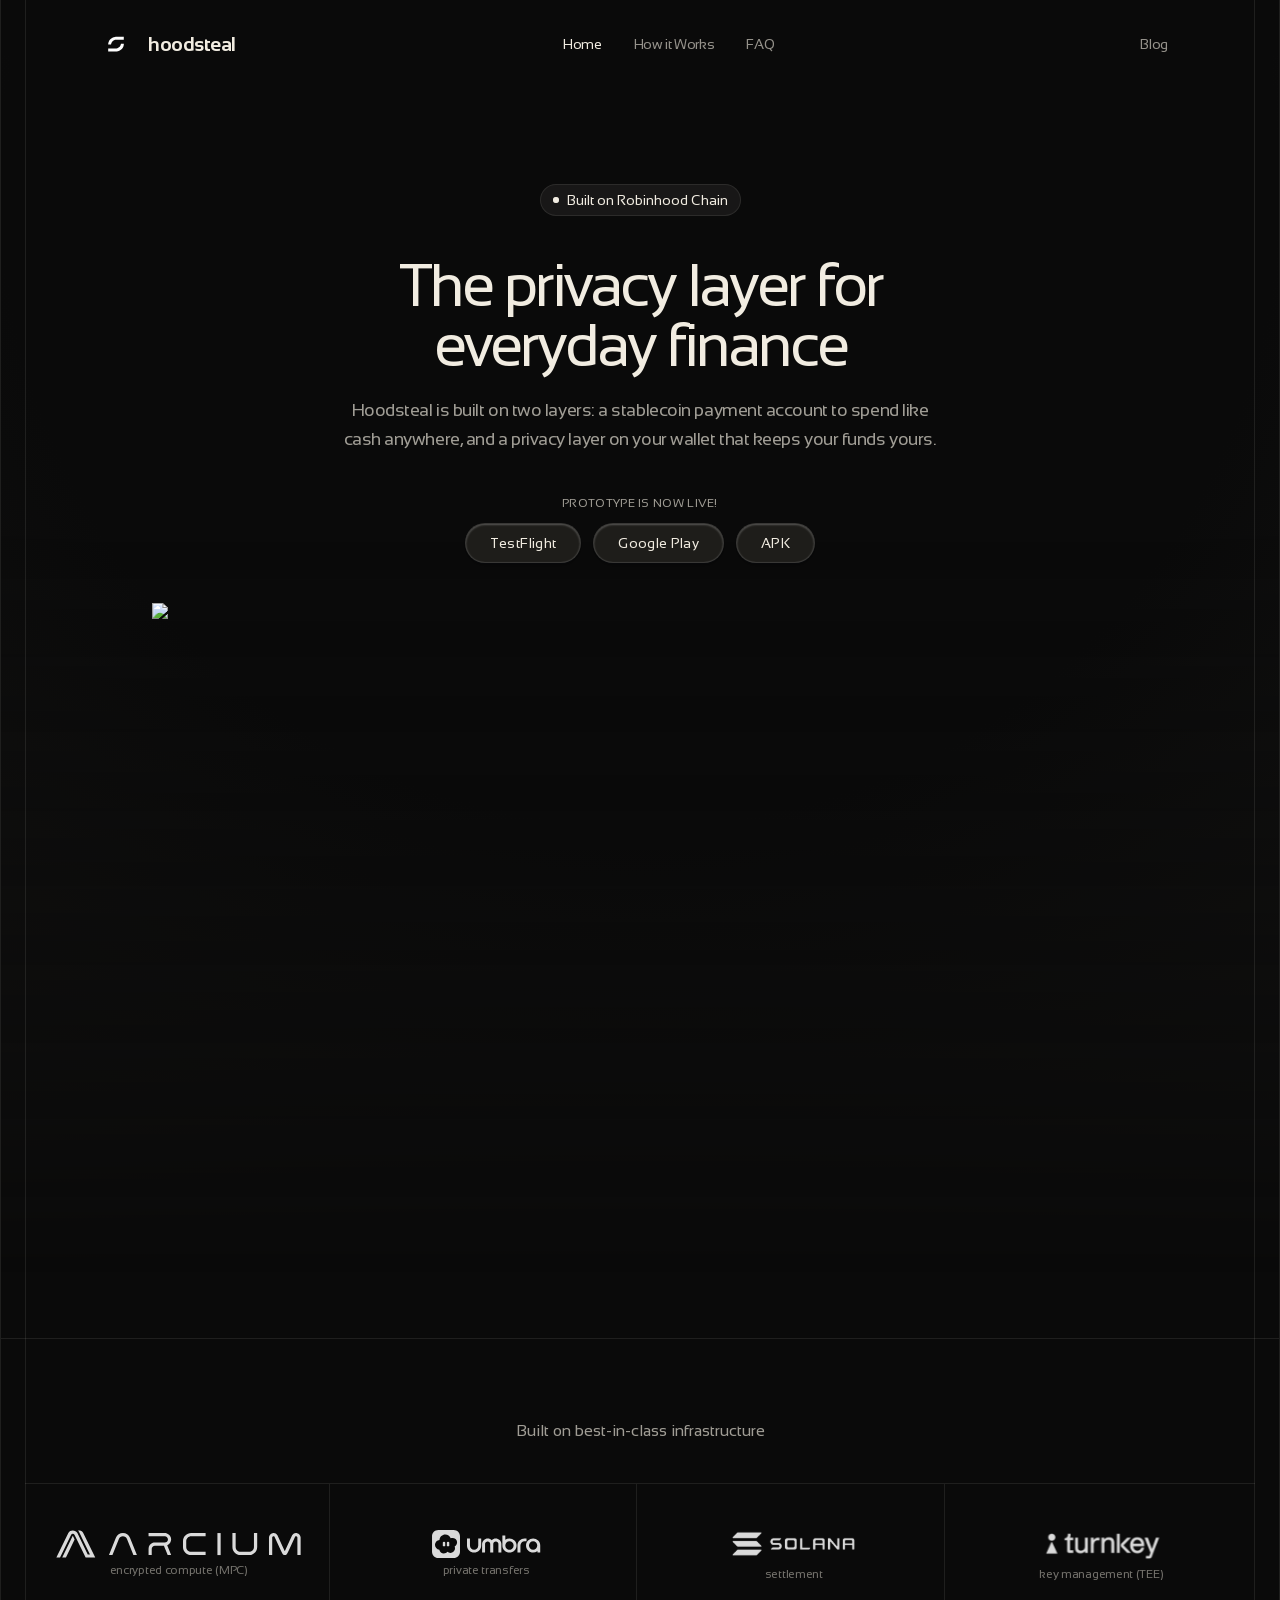
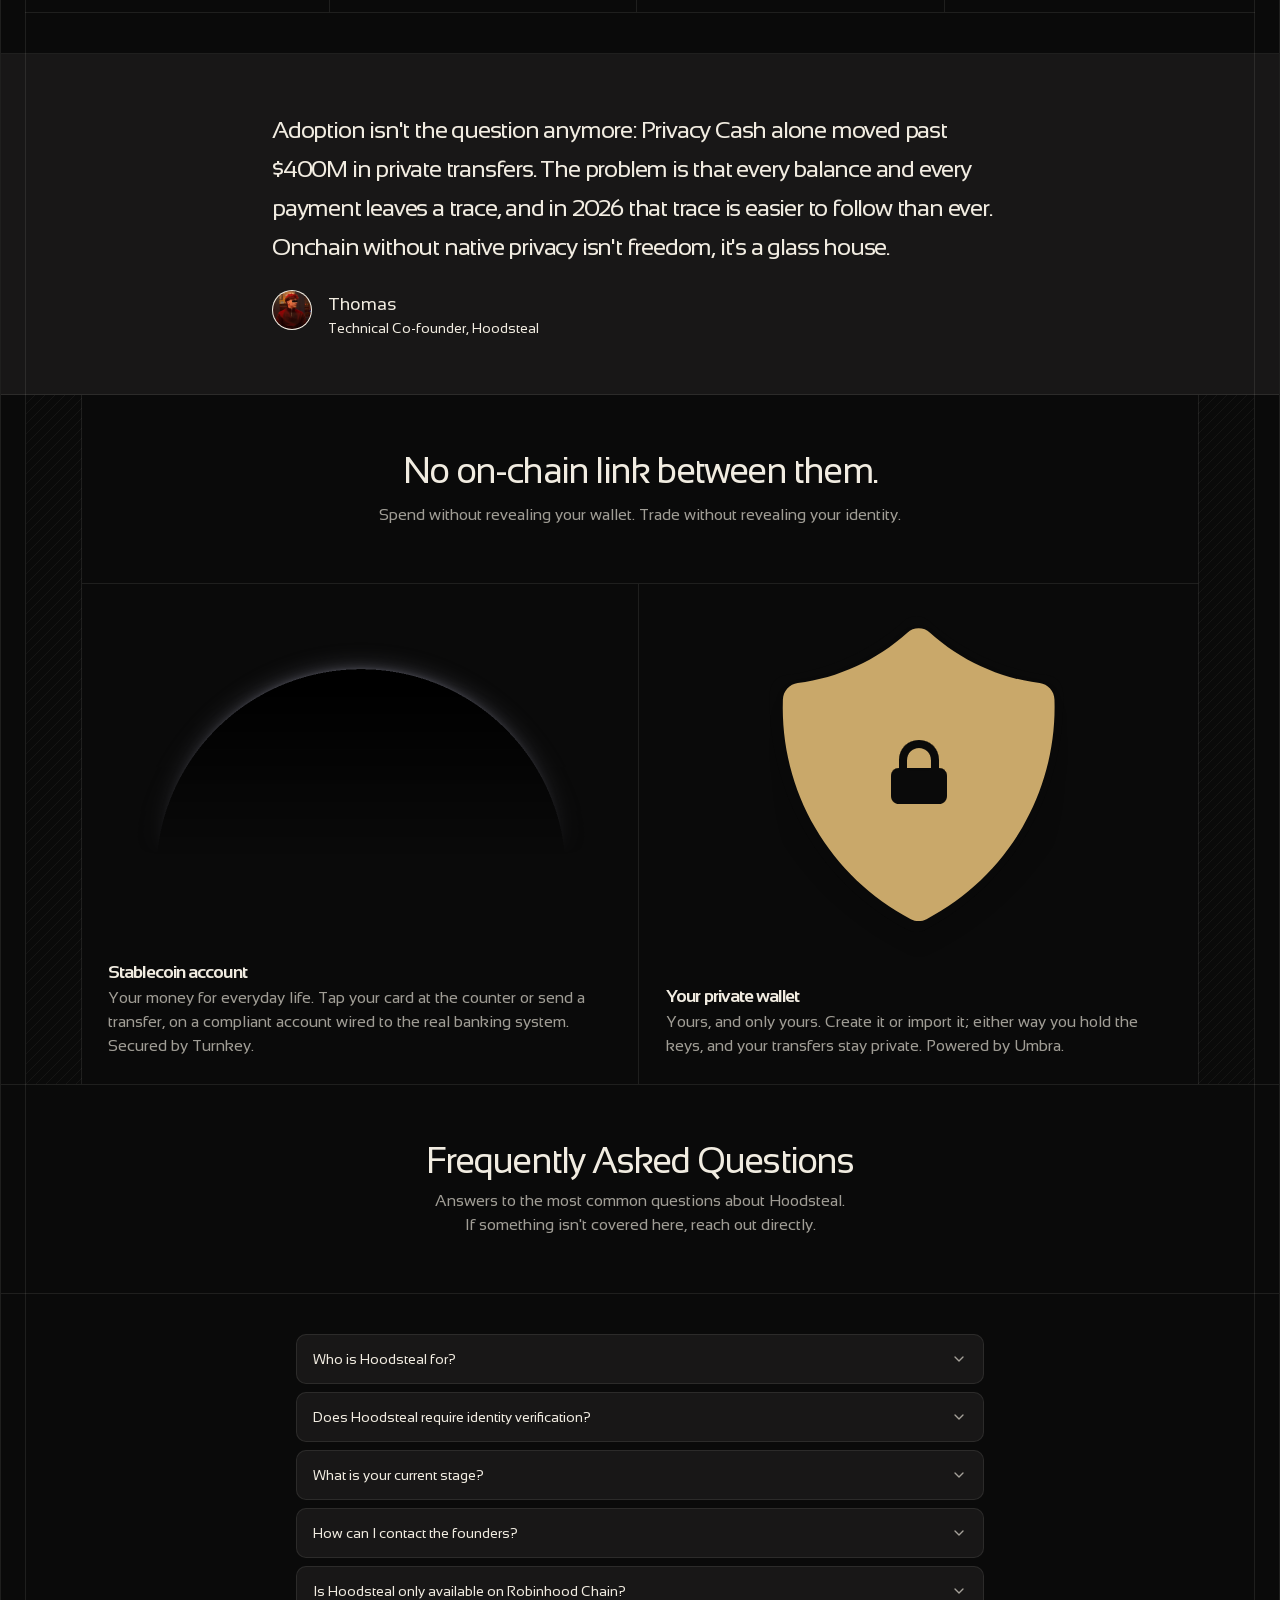
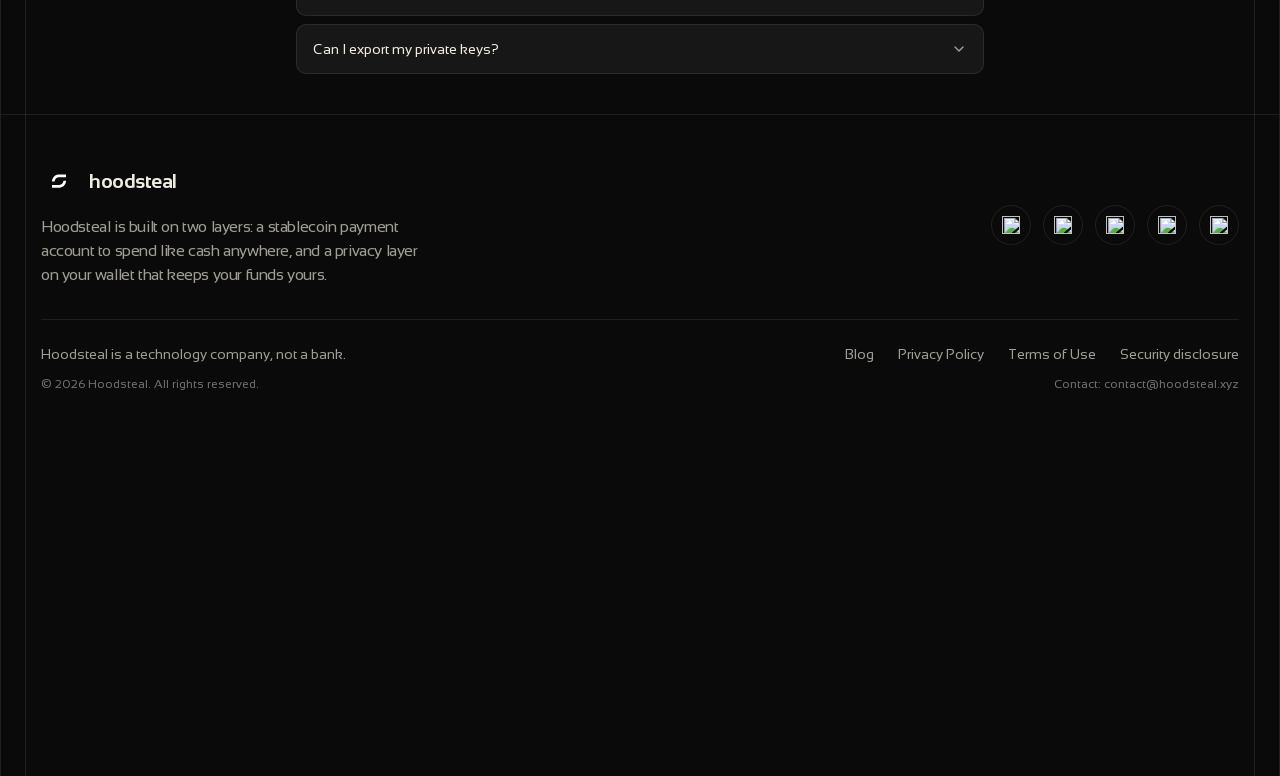
==== index.html @ ff201bd9 "Initial commit: Rebrand stealf.xyz to Hoodsteal on Robinhood Chain" ====
<!DOCTYPE html><html lang="en" class="__variable_ba67a9 __variable_a9c41c __variable_3c557b"><head><meta charSet="utf-8"/><meta name="viewport" content="width=device-width, initial-scale=1"/><link rel="preload" href="/_next/static/media/06fe7ea9749580c5-s.p.ttf" as="font" crossorigin="" type="font/ttf"/><link rel="preload" href="/_next/static/media/1c687d0862daded2-s.p.ttf" as="font" crossorigin="" type="font/ttf"/><link rel="preload" href="/_next/static/media/23cbcd542082c2af-s.p.ttf" as="font" crossorigin="" type="font/ttf"/><link rel="preload" href="/_next/static/media/3c3f42f396696eb4-s.p.ttf" as="font" crossorigin="" type="font/ttf"/><link rel="preload" href="/_next/static/media/5bea6daece9e2be8-s.p.ttf" as="font" crossorigin="" type="font/ttf"/><link rel="preload" href="/_next/static/media/920470eb51dfe776-s.p.woff2" as="font" crossorigin="" type="font/woff2"/><link rel="preload" href="/_next/static/media/bb3ef058b751a6ad-s.p.woff2" as="font" crossorigin="" type="font/woff2"/><link rel="preload" href="/_next/static/media/c4857e84db260e90-s.p.ttf" as="font" crossorigin="" type="font/ttf"/><link rel="preload" as="image" href="/logo-t.svg"/><link rel="preload" as="image" imageSrcSet="/_next/image?url=%2Fscreens%2Fstealth.png&amp;w=3840&amp;q=75 1x"/><link rel="preload" as="image" href="/ppp.jpg"/><link rel="stylesheet" href="/_next/static/css/27b34ae289f50dc9.css" data-precedence="next"/><link rel="preload" as="script" fetchPriority="low" href="/_next/static/chunks/webpack-2f84a1d40ce9568d.js"/><script src="/_next/static/chunks/83db829f-22a892fe2573d749.js" async=""></script><script src="/_next/static/chunks/290-7fe73a35433db22b.js" async=""></script><script src="/_next/static/chunks/main-app-5fc37a087f6f7d04.js" async=""></script><script src="/_next/static/chunks/942-6213d824976a6590.js" async=""></script><script src="/_next/static/chunks/450-610bcaa0eae041f2.js" async=""></script><script src="/_next/static/chunks/672-66812e7d692795d1.js" async=""></script><script src="/_next/static/chunks/app/layout-b8604949ff3d7496.js" async=""></script><script src="/_next/static/chunks/88-3aece5ede40f82ca.js" async=""></script><script src="/_next/static/chunks/app/page-c9288352ba126baf.js" async=""></script><meta name="next-size-adjust" content=""/><meta name="theme-color" content="black"/><title>Hoodsteal</title><meta name="description" content="Hoodsteal is a stablecoin-based neobank focused on privacy, we combine confidentiality with a complete banking experience while staying fully compliant."/><link rel="manifest" href="/site.webmanifest"/><meta property="og:title" content="Hoodsteal"/><meta property="og:description" content="Hoodsteal is a stablecoin-based neobank focused on privacy, we combine confidentiality with a complete banking experience while staying fully compliant."/><meta property="og:image:alt" content="Hoodsteal — privacy-first neobank on Robinhood Chain"/><meta property="og:image:type" content="image/png"/><meta property="og:image" content="https://hoodsteal.xyz/opengraph-image?9d8b057db3fbd80e"/><meta property="og:image:width" content="1200"/><meta property="og:image:height" content="630"/><meta name="twitter:card" content="summary_large_image"/><meta name="twitter:title" content="Hoodsteal"/><meta name="twitter:description" content="Hoodsteal is a stablecoin-based neobank focused on privacy, we combine confidentiality with a complete banking experience while staying fully compliant."/><meta name="twitter:image:alt" content="Hoodsteal — privacy-first neobank on Robinhood Chain"/><meta name="twitter:image:type" content="image/png"/><meta name="twitter:image" content="https://hoodsteal.xyz/opengraph-image?9d8b057db3fbd80e"/><meta name="twitter:image:width" content="1200"/><meta name="twitter:image:height" content="630"/><link rel="icon" href="/favicon.ico" sizes="any"/><link rel="icon" href="/favicon-16x16.png" type="image/png" sizes="16x16"/><link rel="icon" href="/favicon-32x32.png" type="image/png" sizes="32x32"/><link rel="apple-touch-icon" href="/apple-touch-icon.png" sizes="180x180"/><script src="/_next/static/chunks/polyfills-42372ed130431b0a.js" noModule=""></script></head><body class="antialiased font-sans bg-background overflow-x-clip"><script>((e,t,r,n,o,i,a,s)=>{let l=document.documentElement,u=["light","dark"];function c(t){var r;(Array.isArray(e)?e:[e]).forEach(e=>{let r="class"===e,n=r&&i?o.map(e=>i[e]||e):o;r?(l.classList.remove(...n),l.classList.add(i&&i[t]?i[t]:t)):l.setAttribute(e,t)}),r=t,s&&u.includes(r)&&(l.style.colorScheme=r)}if(n)c(n);else try{let e=localStorage.getItem(t)||r,n=a&&"system"===e?window.matchMedia("(prefers-color-scheme: dark)").matches?"dark":"light":e;c(n)}catch(e){}})("class","theme","dark",null,["light","dark"],null,true,true)</script><div class="max-w-7xl mx-auto border-x relative"><div class="block w-px h-full border-l border-border absolute top-0 left-6 z-10"></div><div class="block w-px h-full border-r border-border absolute top-0 right-6 z-10"></div><header class="sticky z-50 flex justify-center transition-all duration-300 md:mx-0 top-4 mx-0"><div style="max-width:100%;width:70rem"><div class="mx-auto max-w-7xl rounded-2xl transition-all duration-300 xl:px-0 shadow-none px-7"><div class="flex h-[56px] items-center justify-between p-4"><a class="flex items-center gap-3" href="/"><img alt="hoodsteal" width="40" height="40" decoding="async" data-nimg="1" class="size-7 md:size-10 object-contain" style="color:transparent" src="/logo-t.svg"/><p class="text-xl font-bold text-foreground tracking-tight">hoodsteal</p></a><div class="w-full hidden md:block"><ul class="relative mx-auto flex w-fit rounded-full h-11 px-2 items-center justify-center"><li class="z-10 cursor-pointer h-full flex items-center justify-center px-4 py-2 text-sm font-medium transition-colors duration-200 text-foreground tracking-tight"><a href="#hero">Home</a></li><li class="z-10 cursor-pointer h-full flex items-center justify-center px-4 py-2 text-sm font-medium transition-colors duration-200 text-foreground/60 hover:text-foreground tracking-tight"><a href="#bento">How it Works</a></li><li class="z-10 cursor-pointer h-full flex items-center justify-center px-4 py-2 text-sm font-medium transition-colors duration-200 text-foreground/60 hover:text-foreground tracking-tight"><a href="#faq">FAQ</a></li></ul></div><div class="flex flex-row items-center gap-1 md:gap-3 shrink-0"><a class="px-4 py-2 hidden md:flex items-center rounded-full text-sm font-medium tracking-tight transition-colors duration-200 text-foreground/60 hover:text-foreground" href="/blog">Blog</a><button class="md:hidden border border-border size-8 rounded-md cursor-pointer flex items-center justify-center"><svg xmlns="http://www.w3.org/2000/svg" width="24" height="24" viewBox="0 0 24 24" fill="none" stroke="currentColor" stroke-width="2" stroke-linecap="round" stroke-linejoin="round" class="lucide lucide-menu size-5"><line x1="4" x2="20" y1="12" y2="12"></line><line x1="4" x2="20" y1="6" y2="6"></line><line x1="4" x2="20" y1="18" y2="18"></line></svg></button></div></div></div></div></header><main class="flex flex-col items-center justify-center divide-y divide-border min-h-screen w-full"><section id="hero" class="w-full relative"><div class="relative flex flex-col items-center w-full px-6"><div class="absolute inset-0"><div class="absolute inset-0 -z-10 w-full h-full [background:radial-gradient(125%_125%_at_50%_10%,var(--background)_40%,var(--secondary)_100%)] rounded-b-xl" style="mask-image:linear-gradient(to bottom, black 35%, transparent 95%);-webkit-mask-image:linear-gradient(to bottom, black 35%, transparent 95%)"></div></div><div class="relative z-10 pt-20 md:pt-32 max-w-3xl mx-auto h-full w-full flex flex-col gap-10 items-center justify-center"><p class="border border-border bg-accent rounded-full text-sm h-8 px-3 flex items-center gap-2"><span class="relative flex size-1.5"><span class="absolute inline-flex h-full w-full animate-ping rounded-full bg-foreground opacity-60"></span><span class="relative inline-flex size-1.5 rounded-full bg-foreground"></span></span>Built on Robinhood Chain</p><div class="flex flex-col items-center justify-center gap-5"><h1 class="text-3xl md:text-4xl lg:text-5xl xl:text-6xl font-medium tracking-tighter text-balance text-center text-foreground">The privacy layer for everyday finance</h1><p class="text-base md:text-lg text-center text-muted-foreground font-medium text-balance leading-relaxed tracking-tight">Hoodsteal is built on two layers: a stablecoin payment account to spend like cash anywhere, and a privacy layer on your wallet that keeps your funds yours.</p></div><div class="flex flex-col items-center justify-center gap-3 w-full"><span class="text-xs font-medium uppercase tracking-wide text-muted-foreground">Prototype is now live!</span><div class="flex flex-col sm:flex-row items-center justify-center gap-3 w-full"><a target="_blank" rel="noreferrer" class="bg-secondary h-10 flex items-center justify-center text-sm font-medium tracking-wide rounded-full text-primary-foreground dark:text-secondary-foreground w-auto px-6 shadow-[inset_0_1px_2px_rgba(255,255,255,0.25),0_3px_3px_-1.5px_rgba(16,24,40,0.06),0_1px_1px_rgba(16,24,40,0.08)] border border-white/[0.12] hover:bg-secondary/80 transition-all ease-out active:scale-95" href="https://testflight.apple.com/join/TXbFmeER">TestFlight</a><a target="_blank" rel="noreferrer" class="bg-secondary h-10 flex items-center justify-center text-sm font-medium tracking-wide rounded-full text-primary-foreground dark:text-secondary-foreground w-auto px-6 shadow-[inset_0_1px_2px_rgba(255,255,255,0.25),0_3px_3px_-1.5px_rgba(16,24,40,0.06),0_1px_1px_rgba(16,24,40,0.08)] border border-white/[0.12] hover:bg-secondary/80 transition-all ease-out active:scale-95" href="https://play.google.com/apps/testing/com.hoodsteal.app">Google Play</a><a target="_blank" rel="noreferrer" class="bg-secondary h-10 flex items-center justify-center text-sm font-medium tracking-wide rounded-full text-primary-foreground dark:text-secondary-foreground w-auto px-6 shadow-[inset_0_1px_2px_rgba(255,255,255,0.25),0_3px_3px_-1.5px_rgba(16,24,40,0.06),0_1px_1px_rgba(16,24,40,0.08)] border border-white/[0.12] hover:bg-secondary/80 transition-all ease-out active:scale-95" href="https://expo.dev/artifacts/eas/7fjSoJZQP4zAuQrhsmGGUi.apk">APK</a></div></div></div><div class="relative z-10 w-full max-w-5xl mx-auto mt-10 px-6"><img alt="Hoodsteal app preview" width="2664" height="2008" decoding="async" data-nimg="1" class="w-full h-auto" style="color:transparent;mask-image:linear-gradient(to bottom, black 35%, transparent 95%);-webkit-mask-image:linear-gradient(to bottom, black 35%, transparent 95%)" srcSet="/_next/image?url=%2Fscreens%2Fstealth.png&amp;w=3840&amp;q=75 1x" src="/_next/image?url=%2Fscreens%2Fstealth.png&amp;w=3840&amp;q=75"/></div></div></section><section id="company" class="flex flex-col items-center justify-center gap-10 py-10 pt-20 w-full relative px-6"><p class="text-muted-foreground font-medium">Built on best-in-class infrastructure</p><div class="grid w-full max-w-7xl grid-cols-2 md:grid-cols-4 overflow-hidden border-y border-border items-center justify-center z-20"><a target="_blank" rel="noreferrer" class="group w-full h-24 md:h-32 flex flex-col items-center justify-center relative p-3 md:p-4 gap-1.5 md:gap-2 before:absolute before:-left-1 before:top-0 before:z-10 before:h-screen before:w-px before:bg-border before:content-[&#x27;&#x27;] after:absolute after:-top-1 after:left-0 after:z-10 after:h-px after:w-screen after:bg-border after:content-[&#x27;&#x27;]" href="https://www.arcium.com"><div class="transition-all duration-300 ease-[cubic-bezier(0.165,0.84,0.44,1)] translate-y-2 group-hover:-translate-y-3 grid place-items-center"><img alt="Arcium" loading="lazy" width="140" height="32" decoding="async" data-nimg="1" class="h-7 w-auto object-contain brightness-0 invert opacity-85" style="color:transparent" src="/icons-protocols/arcium.svg"/></div><span class="text-xs text-muted-foreground tracking-tight text-center transition-all duration-300 ease-[cubic-bezier(0.165,0.84,0.44,1)] opacity-70 group-hover:opacity-100 translate-y-1 group-hover:translate-y-0">encrypted compute (MPC)</span><div class="absolute bottom-2 right-3 opacity-0 group-hover:opacity-100 transition-opacity duration-300 ease-[cubic-bezier(0.165,0.84,0.44,1)]"><svg xmlns="http://www.w3.org/2000/svg" width="24" height="24" viewBox="0 0 24 24" fill="none" stroke="currentColor" stroke-width="2" stroke-linecap="round" stroke-linejoin="round" class="lucide lucide-arrow-right w-3.5 h-3.5 text-muted-foreground"><path d="M5 12h14"></path><path d="m12 5 7 7-7 7"></path></svg></div></a><a target="_blank" rel="noreferrer" class="group w-full h-24 md:h-32 flex flex-col items-center justify-center relative p-3 md:p-4 gap-1.5 md:gap-2 before:absolute before:-left-1 before:top-0 before:z-10 before:h-screen before:w-px before:bg-border before:content-[&#x27;&#x27;] after:absolute after:-top-1 after:left-0 after:z-10 after:h-px after:w-screen after:bg-border after:content-[&#x27;&#x27;]" href="https://www.umbraprivacy.com"><div class="transition-all duration-300 ease-[cubic-bezier(0.165,0.84,0.44,1)] translate-y-2 group-hover:-translate-y-3 grid place-items-center"><img alt="Arcium" loading="lazy" width="160" height="40" decoding="async" data-nimg="1" class="h-7 w-auto object-contain brightness-0 invert opacity-85" style="color:transparent" src="/icons-protocols/umbra.svg"/></div><span class="text-xs text-muted-foreground tracking-tight text-center transition-all duration-300 ease-[cubic-bezier(0.165,0.84,0.44,1)] opacity-70 group-hover:opacity-100 translate-y-1 group-hover:translate-y-0">private transfers</span><div class="absolute bottom-2 right-3 opacity-0 group-hover:opacity-100 transition-opacity duration-300 ease-[cubic-bezier(0.165,0.84,0.44,1)]"><svg xmlns="http://www.w3.org/2000/svg" width="24" height="24" viewBox="0 0 24 24" fill="none" stroke="currentColor" stroke-width="2" stroke-linecap="round" stroke-linejoin="round" class="lucide lucide-arrow-right w-3.5 h-3.5 text-muted-foreground"><path d="M5 12h14"></path><path d="m12 5 7 7-7 7"></path></svg></div></a><a target="_blank" rel="noreferrer" class="group w-full h-24 md:h-32 flex flex-col items-center justify-center relative p-3 md:p-4 gap-1.5 md:gap-2 before:absolute before:-left-1 before:top-0 before:z-10 before:h-screen before:w-px before:bg-border before:content-[&#x27;&#x27;] after:absolute after:-top-1 after:left-0 after:z-10 after:h-px after:w-screen after:bg-border after:content-[&#x27;&#x27;]" href="https://solana.com/"><div class="transition-all duration-300 ease-[cubic-bezier(0.165,0.84,0.44,1)] translate-y-2 group-hover:-translate-y-3 grid place-items-center"><img alt="Robinhood Chain" loading="lazy" width="140" height="32" decoding="async" data-nimg="1" class="h-9 w-auto object-contain brightness-0 invert opacity-85" style="color:transparent" src="/icons-protocols/solana.svg"/></div><span class="text-xs text-muted-foreground tracking-tight text-center transition-all duration-300 ease-[cubic-bezier(0.165,0.84,0.44,1)] opacity-70 group-hover:opacity-100 translate-y-1 group-hover:translate-y-0">settlement</span><div class="absolute bottom-2 right-3 opacity-0 group-hover:opacity-100 transition-opacity duration-300 ease-[cubic-bezier(0.165,0.84,0.44,1)]"><svg xmlns="http://www.w3.org/2000/svg" width="24" height="24" viewBox="0 0 24 24" fill="none" stroke="currentColor" stroke-width="2" stroke-linecap="round" stroke-linejoin="round" class="lucide lucide-arrow-right w-3.5 h-3.5 text-muted-foreground"><path d="M5 12h14"></path><path d="m12 5 7 7-7 7"></path></svg></div></a><a target="_blank" rel="noreferrer" class="group w-full h-24 md:h-32 flex flex-col items-center justify-center relative p-3 md:p-4 gap-1.5 md:gap-2 before:absolute before:-left-1 before:top-0 before:z-10 before:h-screen before:w-px before:bg-border before:content-[&#x27;&#x27;] after:absolute after:-top-1 after:left-0 after:z-10 after:h-px after:w-screen after:bg-border after:content-[&#x27;&#x27;]" href="https://www.turnkey.com"><div class="transition-all duration-300 ease-[cubic-bezier(0.165,0.84,0.44,1)] translate-y-2 group-hover:-translate-y-3 grid place-items-center"><img alt="Turnkey" loading="lazy" width="140" height="32" decoding="async" data-nimg="1" class="h-9 w-auto object-contain brightness-0 invert opacity-85" style="color:transparent" src="/icons-protocols/turnkey.svg"/></div><span class="text-xs text-muted-foreground tracking-tight text-center transition-all duration-300 ease-[cubic-bezier(0.165,0.84,0.44,1)] opacity-70 group-hover:opacity-100 translate-y-1 group-hover:translate-y-0">key management (TEE)</span><div class="absolute bottom-2 right-3 opacity-0 group-hover:opacity-100 transition-opacity duration-300 ease-[cubic-bezier(0.165,0.84,0.44,1)]"><svg xmlns="http://www.w3.org/2000/svg" width="24" height="24" viewBox="0 0 24 24" fill="none" stroke="currentColor" stroke-width="2" stroke-linecap="round" stroke-linejoin="round" class="lucide lucide-arrow-right w-3.5 h-3.5 text-muted-foreground"><path d="M5 12h14"></path><path d="m12 5 7 7-7 7"></path></svg></div></a></div></section><section id="quote" class="flex flex-col items-center justify-center gap-8 w-full p-14 bg-accent z-20"><blockquote class="max-w-3xl text-left px-4"><p class="text-xl md:text-2xl text-foreground leading-relaxed tracking-tighter font-medium mb-6">Adoption isn&#x27;t the question anymore: Privacy Cash alone moved past $400M in private transfers. The problem is that every balance and every payment leaves a trace, and in 2026 that trace is easier to follow than ever. Onchain without native privacy isn&#x27;t freedom, it&#x27;s a glass house.</p><div class="flex gap-4"><div class="size-10 rounded-full bg-primary border border-border"><img src="/ppp.jpg" alt="Thomas" class="size-full rounded-full object-contain"/></div><div class="text-left"><cite class="text-lg font-medium text-foreground not-italic">Thomas</cite><p class="text-sm text-foreground">Technical Co-founder, Hoodsteal</p></div></div></blockquote></section><section id="bento" class="flex flex-col items-center justify-center w-full relative px-5 md:px-10"><div class="border-x mx-5 md:mx-10 relative"><div class="absolute top-0 -left-4 md:-left-14 h-full w-4 md:w-14 text-foreground/5 bg-[size:10px_10px] [background-image:repeating-linear-gradient(315deg,currentColor_0_1px,#0000_0_50%)]"></div><div class="absolute top-0 -right-4 md:-right-14 h-full w-4 md:w-14 text-foreground/5 bg-[size:10px_10px] [background-image:repeating-linear-gradient(315deg,currentColor_0_1px,#0000_0_50%)]"></div><div class="border-b w-full h-full p-10 md:p-14"><div class="max-w-xl mx-auto flex flex-col items-center justify-center gap-2"><h2 class="text-3xl md:text-4xl font-medium tracking-tighter text-center text-balance pb-1">No on-chain link between them.</h2><p class="text-muted-foreground text-center text-balance font-medium">Spend without revealing your wallet. Trade without revealing your identity.</p></div></div><div class="grid grid-cols-1 md:grid-cols-2 overflow-hidden"><div class="flex flex-col items-start justify-end min-h-[600px] md:min-h-[500px] p-0.5 relative before:absolute before:-left-0.5 before:top-0 before:z-10 before:h-screen before:w-px before:bg-border before:content-[&#x27;&#x27;] after:absolute after:-top-0.5 after:left-0 after:z-10 after:h-px after:w-screen after:bg-border after:content-[&#x27;&#x27;] group cursor-pointer max-h-[400px] group"><div class="relative flex size-full items-center justify-center h-full overflow-hidden"><div class="relative flex size-full max-w-lg items-center justify-center overflow-hidden [mask-image:linear-gradient(to_top,transparent,black_50%)] -translate-y-20"><div class="absolute inset-0 mx-auto aspect-[1/1] w-full max-w-[600px] top-28"><canvas class="size-full opacity-0 transition-opacity duration-500 [contain:layout_paint_size]"></canvas></div></div></div><div class="flex-1 flex-col gap-2 p-6"><h3 class="text-lg tracking-tighter font-semibold">Stablecoin account</h3><p class="text-muted-foreground">Your money for everyday life. Tap your card at the counter or send a transfer, on a compliant account wired to the real banking system. Secured by Turnkey.</p></div></div><div class="flex flex-col items-start justify-end min-h-[600px] md:min-h-[500px] p-0.5 relative before:absolute before:-left-0.5 before:top-0 before:z-10 before:h-screen before:w-px before:bg-border before:content-[&#x27;&#x27;] after:absolute after:-top-0.5 after:left-0 after:z-10 after:h-px after:w-screen after:bg-border after:content-[&#x27;&#x27;] group cursor-pointer max-h-[400px] group"><div class="relative flex size-full items-center justify-center h-full overflow-hidden"><div class="relative flex size-full items-center justify-center overflow-hidden transition-all duration-300 hover:[mask-image:none] hover:[webkit-mask-image:none]" style="-webkit-mask-image:url(&quot;data:image/svg+xml,%3Csvg width=&#x27;265&#x27; height=&#x27;268&#x27; viewBox=&#x27;0 0 265 268&#x27; xmlns=&#x27;http://www.w3.org/2000/svg&#x27;%3E%3Cpath fillRule=&#x27;evenodd&#x27; clipRule=&#x27;evenodd&#x27; d=&#x27;M121.384 4.5393C124.406 1.99342 128.319 0.585938 132.374 0.585938C136.429 0.585938 140.342 1.99342 143.365 4.5393C173.074 29.6304 210.174 45.6338 249.754 50.4314C253.64 50.9018 257.221 52.6601 259.855 55.3912C262.489 58.1223 264.005 61.6477 264.13 65.3354C265.616 106.338 254.748 146.9 232.782 182.329C210.816 217.759 178.649 246.61 140.002 265.547C137.645 266.701 135.028 267.301 132.371 267.298C129.715 267.294 127.1 266.686 124.747 265.526C86.0991 246.59 53.9325 217.739 31.9665 182.309C10.0005 146.879 -0.867679 106.317 0.618784 65.3147C0.748654 61.6306 2.26627 58.1102 4.9001 55.3833C7.53394 52.6565 11.1121 50.9012 14.9945 50.4314C54.572 45.6396 91.6716 29.6435 121.384 4.56V4.5393Z&#x27; fill=&#x27;black&#x27;/%3E%3C/svg%3E&quot;);mask-image:url(&quot;data:image/svg+xml,%3Csvg width=&#x27;265&#x27; height=&#x27;268&#x27; viewBox=&#x27;0 0 265 268&#x27; xmlns=&#x27;http://www.w3.org/2000/svg&#x27;%3E%3Cpath fillRule=&#x27;evenodd&#x27; clipRule=&#x27;evenodd&#x27; d=&#x27;M121.384 4.5393C124.406 1.99342 128.319 0.585938 132.374 0.585938C136.429 0.585938 140.342 1.99342 143.365 4.5393C173.074 29.6304 210.174 45.6338 249.754 50.4314C253.64 50.9018 257.221 52.6601 259.855 55.3912C262.489 58.1223 264.005 61.6477 264.13 65.3354C265.616 106.338 254.748 146.9 232.782 182.329C210.816 217.759 178.649 246.61 140.002 265.547C137.645 266.701 135.028 267.301 132.371 267.298C129.715 267.294 127.1 266.686 124.747 265.526C86.0991 246.59 53.9325 217.739 31.9665 182.309C10.0005 146.879 -0.867679 106.317 0.618784 65.3147C0.748654 61.6306 2.26627 58.1102 4.9001 55.3833C7.53394 52.6565 11.1121 50.9012 14.9945 50.4314C54.572 45.6396 91.6716 29.6435 121.384 4.56V4.5393Z&#x27; fill=&#x27;black&#x27;/%3E%3C/svg%3E&quot;);-webkit-mask-size:contain;mask-size:contain;-webkit-mask-repeat:no-repeat;mask-position:center"><div class="absolute top-[55%] md:top-[58%] left-[55%] md:left-[57%] -translate-x-1/2 -translate-y-1/2  size-full z-10"><svg xmlns="http://www.w3.org/2000/svg" width="227" height="244" viewBox="0 0 227 244" fill="none" class="size-[90%] md:size-[85%] object-contain fill-background"><path fill-rule="evenodd" clip-rule="evenodd" d="M104.06 3.61671C106.656 1.28763 110.017 0 113.5 0C116.983 0 120.344 1.28763 122.94 3.61671C148.459 26.5711 180.325 41.2118 214.322 45.6008C217.66 46.0312 220.736 47.6398 222.999 50.1383C225.262 52.6369 226.563 55.862 226.67 59.2357C227.947 96.7468 218.612 133.854 199.744 166.267C180.877 198.68 153.248 225.074 120.052 242.398C118.028 243.454 115.779 244.003 113.498 244C111.216 243.997 108.969 243.441 106.948 242.379C73.7524 225.055 46.1231 198.661 27.2556 166.248C8.38807 133.835 -0.947042 96.7279 0.329744 59.2168C0.441295 55.8464 1.74484 52.6258 4.00715 50.1311C6.26946 47.6365 9.34293 46.0306 12.6777 45.6008C46.6725 41.2171 78.5389 26.5832 104.06 3.63565V3.61671Z"></path></svg></div><div class="absolute top-[58%] md:top-[60%] left-1/2 -translate-x-1/2 -translate-y-1/2  size-full z-20"><svg xmlns="http://www.w3.org/2000/svg" width="245" height="282" viewBox="0 0 245 282" class="size-full object-contain fill-[var(--gold)]"><g filter="url(#filter0_dddd_2_33)"><path fill-rule="evenodd" clip-rule="evenodd" d="M113.664 7.33065C116.025 5.21236 119.082 4.04126 122.25 4.04126C125.418 4.04126 128.475 5.21236 130.836 7.33065C154.045 28.2076 183.028 41.5233 213.948 45.5151C216.984 45.9065 219.781 47.3695 221.839 49.6419C223.897 51.9144 225.081 54.8476 225.178 57.916C226.339 92.0322 217.849 125.781 200.689 155.261C183.529 184.74 158.4 208.746 128.209 224.501C126.368 225.462 124.323 225.962 122.248 225.959C120.173 225.956 118.13 225.45 116.291 224.484C86.0997 208.728 60.971 184.723 43.811 155.244C26.6511 125.764 18.1608 92.015 19.322 57.8988C19.4235 54.8334 20.6091 51.9043 22.6666 49.6354C24.7242 47.3665 27.5195 45.906 30.5524 45.5151C61.4706 41.5281 90.4531 28.2186 113.664 7.34787V7.33065Z"></path></g><defs><filter id="filter0_dddd_2_33" x="0.217041" y="0.0412598" width="244.066" height="292.917" filterUnits="userSpaceOnUse" color-interpolation-filters="sRGB"><feFlood flood-opacity="0" result="BackgroundImageFix"></feFlood><feColorMatrix in="SourceAlpha" type="matrix" values="0 0 0 0 0 0 0 0 0 0 0 0 0 0 0 0 0 0 127 0" result="hardAlpha"></feColorMatrix><feOffset dy="3"></feOffset><feGaussianBlur stdDeviation="3.5"></feGaussianBlur><feColorMatrix type="matrix" values="0 0 0 0 0 0 0 0 0 0 0 0 0 0 0 0 0 0 0.04 0"></feColorMatrix><feBlend mode="normal" in2="BackgroundImageFix" result="effect1_dropShadow_2_33"></feBlend><feColorMatrix in="SourceAlpha" type="matrix" values="0 0 0 0 0 0 0 0 0 0 0 0 0 0 0 0 0 0 127 0" result="hardAlpha"></feColorMatrix><feOffset dy="12"></feOffset><feGaussianBlur stdDeviation="6"></feGaussianBlur><feColorMatrix type="matrix" values="0 0 0 0 0 0 0 0 0 0 0 0 0 0 0 0 0 0 0.04 0"></feColorMatrix><feBlend mode="normal" in2="effect1_dropShadow_2_33" result="effect2_dropShadow_2_33"></feBlend><feColorMatrix in="SourceAlpha" type="matrix" values="0 0 0 0 0 0 0 0 0 0 0 0 0 0 0 0 0 0 127 0" result="hardAlpha"></feColorMatrix><feOffset dy="27"></feOffset><feGaussianBlur stdDeviation="8"></feGaussianBlur><feColorMatrix type="matrix" values="0 0 0 0 0 0 0 0 0 0 0 0 0 0 0 0 0 0 0.02 0"></feColorMatrix><feBlend mode="normal" in2="effect2_dropShadow_2_33" result="effect3_dropShadow_2_33"></feBlend><feColorMatrix in="SourceAlpha" type="matrix" values="0 0 0 0 0 0 0 0 0 0 0 0 0 0 0 0 0 0 127 0" result="hardAlpha"></feColorMatrix><feOffset dy="48"></feOffset><feGaussianBlur stdDeviation="9.5"></feGaussianBlur><feColorMatrix type="matrix" values="0 0 0 0 0 0 0 0 0 0 0 0 0 0 0 0 0 0 0.01 0"></feColorMatrix><feBlend mode="normal" in2="effect3_dropShadow_2_33" result="effect4_dropShadow_2_33"></feBlend><feBlend mode="normal" in="SourceGraphic" in2="effect4_dropShadow_2_33" result="shape"></feBlend></filter></defs></svg></div><div class="absolute top-1/2 left-1/2 -translate-x-1/2 -translate-y-1/2 z-30"><svg xmlns="http://www.w3.org/2000/svg" width="81" height="80" viewBox="0 0 81 80" class="fill-background"><g filter="url(#filter0_iiii_2_34)"><path fill-rule="evenodd" clip-rule="evenodd" d="M20.5 36V28C20.5 22.6957 22.6071 17.6086 26.3579 13.8579C30.1086 10.1071 35.1957 8 40.5 8C45.8043 8 50.8914 10.1071 54.6421 13.8579C58.3929 17.6086 60.5 22.6957 60.5 28V36C62.6217 36 64.6566 36.8429 66.1569 38.3431C67.6571 39.8434 68.5 41.8783 68.5 44V64C68.5 66.1217 67.6571 68.1566 66.1569 69.6569C64.6566 71.1571 62.6217 72 60.5 72H20.5C18.3783 72 16.3434 71.1571 14.8431 69.6569C13.3429 68.1566 12.5 66.1217 12.5 64V44C12.5 41.8783 13.3429 39.8434 14.8431 38.3431C16.3434 36.8429 18.3783 36 20.5 36ZM52.5 28V36H28.5V28C28.5 24.8174 29.7643 21.7652 32.0147 19.5147C34.2652 17.2643 37.3174 16 40.5 16C43.6826 16 46.7348 17.2643 48.9853 19.5147C51.2357 21.7652 52.5 24.8174 52.5 28Z"></path></g><defs><filter id="filter0_iiii_2_34" x="12.5" y="8" width="56" height="70" filterUnits="userSpaceOnUse" color-interpolation-filters="sRGB"><feFlood flood-opacity="0" result="BackgroundImageFix"></feFlood><feBlend mode="normal" in="SourceGraphic" in2="BackgroundImageFix" result="shape"></feBlend><feColorMatrix in="SourceAlpha" type="matrix" values="0 0 0 0 0 0 0 0 0 0 0 0 0 0 0 0 0 0 127 0" result="hardAlpha"></feColorMatrix><feOffset dy="1"></feOffset><feGaussianBlur stdDeviation="1"></feGaussianBlur><feComposite in2="hardAlpha" operator="arithmetic" k2="-1" k3="1"></feComposite><feColorMatrix type="matrix" values="0 0 0 0 0 0 0 0 0 0 0 0 0 0 0 0 0 0 0.1 0"></feColorMatrix><feBlend mode="normal" in2="shape" result="effect1_innerShadow_2_34"></feBlend><feColorMatrix in="SourceAlpha" type="matrix" values="0 0 0 0 0 0 0 0 0 0 0 0 0 0 0 0 0 0 127 0" result="hardAlpha"></feColorMatrix><feOffset dy="3"></feOffset><feGaussianBlur stdDeviation="1.5"></feGaussianBlur><feComposite in2="hardAlpha" operator="arithmetic" k2="-1" k3="1"></feComposite><feColorMatrix type="matrix" values="0 0 0 0 0 0 0 0 0 0 0 0 0 0 0 0 0 0 0.09 0"></feColorMatrix><feBlend mode="normal" in2="effect1_innerShadow_2_34" result="effect2_innerShadow_2_34"></feBlend><feColorMatrix in="SourceAlpha" type="matrix" values="0 0 0 0 0 0 0 0 0 0 0 0 0 0 0 0 0 0 127 0" result="hardAlpha"></feColorMatrix><feOffset dy="8"></feOffset><feGaussianBlur stdDeviation="2.5"></feGaussianBlur><feComposite in2="hardAlpha" operator="arithmetic" k2="-1" k3="1"></feComposite><feColorMatrix type="matrix" values="0 0 0 0 0 0 0 0 0 0 0 0 0 0 0 0 0 0 0.05 0"></feColorMatrix><feBlend mode="normal" in2="effect2_innerShadow_2_34" result="effect3_innerShadow_2_34"></feBlend><feColorMatrix in="SourceAlpha" type="matrix" values="0 0 0 0 0 0 0 0 0 0 0 0 0 0 0 0 0 0 127 0" result="hardAlpha"></feColorMatrix><feOffset dy="14"></feOffset><feGaussianBlur stdDeviation="3"></feGaussianBlur><feComposite in2="hardAlpha" operator="arithmetic" k2="-1" k3="1"></feComposite><feColorMatrix type="matrix" values="0 0 0 0 0 0 0 0 0 0 0 0 0 0 0 0 0 0 0.01 0"></feColorMatrix><feBlend mode="normal" in2="effect3_innerShadow_2_34" result="effect4_innerShadow_2_34"></feBlend></filter></defs></svg></div><div class="size-full" style="opacity:0"><div class="size-full"><canvas class="pointer-events-none" style="width:0;height:0"></canvas></div></div></div></div><div class="flex-1 flex-col gap-2 p-6"><h3 class="text-lg tracking-tighter font-semibold">Your private wallet</h3><p class="text-muted-foreground">Yours, and only yours. Create it or import it; either way you hold the keys, and your transfers stay private. Powered by Umbra.</p></div></div></div></div></section><section id="faq" class="flex flex-col items-center justify-center gap-10 pb-10 w-full relative"><div class="border-b w-full h-full p-10 md:p-14"><div class="max-w-xl mx-auto flex flex-col items-center justify-center gap-2"><h2 class="text-3xl md:text-4xl font-medium tracking-tighter text-center text-balance">Frequently Asked Questions</h2><p class="text-muted-foreground text-center text-balance font-medium">Answers to the most common questions about Hoodsteal. If something isn&#x27;t covered here, reach out directly.</p></div></div><div class="max-w-3xl w-full mx-auto px-10"><div data-slot="accordion" class="w-full border-b-0 grid gap-2" data-orientation="vertical"><div data-state="closed" data-orientation="vertical" data-slot="accordion-item" class="last:border-b-0 border-0 grid gap-2"><h3 data-orientation="vertical" data-state="closed" class="flex"><button type="button" aria-controls="radix-«Rjaf5b»" aria-expanded="false" data-state="closed" data-orientation="vertical" id="radix-«R3af5b»" data-slot="accordion-trigger" class="focus-visible:border-ring focus-visible:ring-ring/50 flex flex-1 items-start justify-between gap-4 text-left text-sm font-medium transition-all outline-none focus-visible:ring-[3px] disabled:pointer-events-none disabled:opacity-50 [&amp;[data-state=open]&gt;svg]:rotate-180 border bg-accent border-border rounded-lg px-4 py-3.5 cursor-pointer no-underline hover:no-underline data-[state=open]:ring data-[state=open]:ring-primary/20" data-radix-collection-item="">Who is Hoodsteal for?<svg xmlns="http://www.w3.org/2000/svg" width="24" height="24" viewBox="0 0 24 24" fill="none" stroke="currentColor" stroke-width="2" stroke-linecap="round" stroke-linejoin="round" class="lucide lucide-chevron-down text-muted-foreground pointer-events-none size-4 shrink-0 translate-y-0.5 transition-transform duration-200"><path d="m6 9 6 6 6-6"></path></svg></button></h3><div data-state="closed" id="radix-«Rjaf5b»" hidden="" role="region" aria-labelledby="radix-«R3af5b»" data-orientation="vertical" data-slot="accordion-content" class="data-[state=closed]:animate-accordion-up data-[state=open]:animate-accordion-down overflow-hidden text-sm" style="--radix-accordion-content-height:var(--radix-collapsible-content-height);--radix-accordion-content-width:var(--radix-collapsible-content-width)"></div></div><div data-state="closed" data-orientation="vertical" data-slot="accordion-item" class="last:border-b-0 border-0 grid gap-2"><h3 data-orientation="vertical" data-state="closed" class="flex"><button type="button" aria-controls="radix-«Rlaf5b»" aria-expanded="false" data-state="closed" data-orientation="vertical" id="radix-«R5af5b»" data-slot="accordion-trigger" class="focus-visible:border-ring focus-visible:ring-ring/50 flex flex-1 items-start justify-between gap-4 text-left text-sm font-medium transition-all outline-none focus-visible:ring-[3px] disabled:pointer-events-none disabled:opacity-50 [&amp;[data-state=open]&gt;svg]:rotate-180 border bg-accent border-border rounded-lg px-4 py-3.5 cursor-pointer no-underline hover:no-underline data-[state=open]:ring data-[state=open]:ring-primary/20" data-radix-collection-item="">Does Hoodsteal require identity verification?<svg xmlns="http://www.w3.org/2000/svg" width="24" height="24" viewBox="0 0 24 24" fill="none" stroke="currentColor" stroke-width="2" stroke-linecap="round" stroke-linejoin="round" class="lucide lucide-chevron-down text-muted-foreground pointer-events-none size-4 shrink-0 translate-y-0.5 transition-transform duration-200"><path d="m6 9 6 6 6-6"></path></svg></button></h3><div data-state="closed" id="radix-«Rlaf5b»" hidden="" role="region" aria-labelledby="radix-«R5af5b»" data-orientation="vertical" data-slot="accordion-content" class="data-[state=closed]:animate-accordion-up data-[state=open]:animate-accordion-down overflow-hidden text-sm" style="--radix-accordion-content-height:var(--radix-collapsible-content-height);--radix-accordion-content-width:var(--radix-collapsible-content-width)"></div></div><div data-state="closed" data-orientation="vertical" data-slot="accordion-item" class="last:border-b-0 border-0 grid gap-2"><h3 data-orientation="vertical" data-state="closed" class="flex"><button type="button" aria-controls="radix-«Rnaf5b»" aria-expanded="false" data-state="closed" data-orientation="vertical" id="radix-«R7af5b»" data-slot="accordion-trigger" class="focus-visible:border-ring focus-visible:ring-ring/50 flex flex-1 items-start justify-between gap-4 text-left text-sm font-medium transition-all outline-none focus-visible:ring-[3px] disabled:pointer-events-none disabled:opacity-50 [&amp;[data-state=open]&gt;svg]:rotate-180 border bg-accent border-border rounded-lg px-4 py-3.5 cursor-pointer no-underline hover:no-underline data-[state=open]:ring data-[state=open]:ring-primary/20" data-radix-collection-item="">What is your current stage?<svg xmlns="http://www.w3.org/2000/svg" width="24" height="24" viewBox="0 0 24 24" fill="none" stroke="currentColor" stroke-width="2" stroke-linecap="round" stroke-linejoin="round" class="lucide lucide-chevron-down text-muted-foreground pointer-events-none size-4 shrink-0 translate-y-0.5 transition-transform duration-200"><path d="m6 9 6 6 6-6"></path></svg></button></h3><div data-state="closed" id="radix-«Rnaf5b»" hidden="" role="region" aria-labelledby="radix-«R7af5b»" data-orientation="vertical" data-slot="accordion-content" class="data-[state=closed]:animate-accordion-up data-[state=open]:animate-accordion-down overflow-hidden text-sm" style="--radix-accordion-content-height:var(--radix-collapsible-content-height);--radix-accordion-content-width:var(--radix-collapsible-content-width)"></div></div><div data-state="closed" data-orientation="vertical" data-slot="accordion-item" class="last:border-b-0 border-0 grid gap-2"><h3 data-orientation="vertical" data-state="closed" class="flex"><button type="button" aria-controls="radix-«Rpaf5b»" aria-expanded="false" data-state="closed" data-orientation="vertical" id="radix-«R9af5b»" data-slot="accordion-trigger" class="focus-visible:border-ring focus-visible:ring-ring/50 flex flex-1 items-start justify-between gap-4 text-left text-sm font-medium transition-all outline-none focus-visible:ring-[3px] disabled:pointer-events-none disabled:opacity-50 [&amp;[data-state=open]&gt;svg]:rotate-180 border bg-accent border-border rounded-lg px-4 py-3.5 cursor-pointer no-underline hover:no-underline data-[state=open]:ring data-[state=open]:ring-primary/20" data-radix-collection-item="">How can I contact the founders?<svg xmlns="http://www.w3.org/2000/svg" width="24" height="24" viewBox="0 0 24 24" fill="none" stroke="currentColor" stroke-width="2" stroke-linecap="round" stroke-linejoin="round" class="lucide lucide-chevron-down text-muted-foreground pointer-events-none size-4 shrink-0 translate-y-0.5 transition-transform duration-200"><path d="m6 9 6 6 6-6"></path></svg></button></h3><div data-state="closed" id="radix-«Rpaf5b»" hidden="" role="region" aria-labelledby="radix-«R9af5b»" data-orientation="vertical" data-slot="accordion-content" class="data-[state=closed]:animate-accordion-up data-[state=open]:animate-accordion-down overflow-hidden text-sm" style="--radix-accordion-content-height:var(--radix-collapsible-content-height);--radix-accordion-content-width:var(--radix-collapsible-content-width)"></div></div><div data-state="closed" data-orientation="vertical" data-slot="accordion-item" class="last:border-b-0 border-0 grid gap-2"><h3 data-orientation="vertical" data-state="closed" class="flex"><button type="button" aria-controls="radix-«Rraf5b»" aria-expanded="false" data-state="closed" data-orientation="vertical" id="radix-«Rbaf5b»" data-slot="accordion-trigger" class="focus-visible:border-ring focus-visible:ring-ring/50 flex flex-1 items-start justify-between gap-4 text-left text-sm font-medium transition-all outline-none focus-visible:ring-[3px] disabled:pointer-events-none disabled:opacity-50 [&amp;[data-state=open]&gt;svg]:rotate-180 border bg-accent border-border rounded-lg px-4 py-3.5 cursor-pointer no-underline hover:no-underline data-[state=open]:ring data-[state=open]:ring-primary/20" data-radix-collection-item="">Is Hoodsteal only available on Robinhood Chain?<svg xmlns="http://www.w3.org/2000/svg" width="24" height="24" viewBox="0 0 24 24" fill="none" stroke="currentColor" stroke-width="2" stroke-linecap="round" stroke-linejoin="round" class="lucide lucide-chevron-down text-muted-foreground pointer-events-none size-4 shrink-0 translate-y-0.5 transition-transform duration-200"><path d="m6 9 6 6 6-6"></path></svg></button></h3><div data-state="closed" id="radix-«Rraf5b»" hidden="" role="region" aria-labelledby="radix-«Rbaf5b»" data-orientation="vertical" data-slot="accordion-content" class="data-[state=closed]:animate-accordion-up data-[state=open]:animate-accordion-down overflow-hidden text-sm" style="--radix-accordion-content-height:var(--radix-collapsible-content-height);--radix-accordion-content-width:var(--radix-collapsible-content-width)"></div></div><div data-state="closed" data-orientation="vertical" data-slot="accordion-item" class="last:border-b-0 border-0 grid gap-2"><h3 data-orientation="vertical" data-state="closed" class="flex"><button type="button" aria-controls="radix-«Rtaf5b»" aria-expanded="false" data-state="closed" data-orientation="vertical" id="radix-«Rdaf5b»" data-slot="accordion-trigger" class="focus-visible:border-ring focus-visible:ring-ring/50 flex flex-1 items-start justify-between gap-4 text-left text-sm font-medium transition-all outline-none focus-visible:ring-[3px] disabled:pointer-events-none disabled:opacity-50 [&amp;[data-state=open]&gt;svg]:rotate-180 border bg-accent border-border rounded-lg px-4 py-3.5 cursor-pointer no-underline hover:no-underline data-[state=open]:ring data-[state=open]:ring-primary/20" data-radix-collection-item="">Can I export my private keys?<svg xmlns="http://www.w3.org/2000/svg" width="24" height="24" viewBox="0 0 24 24" fill="none" stroke="currentColor" stroke-width="2" stroke-linecap="round" stroke-linejoin="round" class="lucide lucide-chevron-down text-muted-foreground pointer-events-none size-4 shrink-0 translate-y-0.5 transition-transform duration-200"><path d="m6 9 6 6 6-6"></path></svg></button></h3><div data-state="closed" id="radix-«Rtaf5b»" hidden="" role="region" aria-labelledby="radix-«Rdaf5b»" data-orientation="vertical" data-slot="accordion-content" class="data-[state=closed]:animate-accordion-up data-[state=open]:animate-accordion-down overflow-hidden text-sm" style="--radix-accordion-content-height:var(--radix-collapsible-content-height);--radix-accordion-content-width:var(--radix-collapsible-content-width)"></div></div></div></div></section><footer id="footer" class="w-full pb-0"><div class="flex flex-col gap-8 px-10 pt-12 pb-8"><div class="flex flex-col md:flex-row md:items-center md:justify-between gap-8"><div class="flex flex-col items-start gap-y-4 max-w-sm"><a class="flex items-center gap-3 w-fit" href="/"><img alt="hoodsteal" loading="lazy" width="40" height="40" decoding="async" data-nimg="1" class="size-9 object-contain" style="color:transparent" src="/logo-t.svg"/><p class="text-xl font-bold text-foreground tracking-tight">hoodsteal</p></a><p class="tracking-tight text-muted-foreground font-medium">Hoodsteal is built on two layers: a stablecoin payment account to spend like cash anywhere, and a privacy layer on your wallet that keeps your funds yours.</p></div><div class="flex items-center gap-3"><a target="_blank" rel="noreferrer" aria-label="X" class="size-10 rounded-full border border-border flex items-center justify-center text-foreground/70 hover:text-foreground hover:bg-secondary transition-colors" href="https://x.com/hoodsteal"><img alt="" loading="lazy" width="20" height="20" decoding="async" data-nimg="1" class="size-[18px] object-contain " style="color:transparent" srcSet="/_next/image?url=%2Fsocial-icons%2Fx.png&amp;w=32&amp;q=75 1x, /_next/image?url=%2Fsocial-icons%2Fx.png&amp;w=48&amp;q=75 2x" src="/_next/image?url=%2Fsocial-icons%2Fx.png&amp;w=48&amp;q=75"/></a><a target="_blank" rel="noreferrer" aria-label="Discord" class="size-10 rounded-full border border-border flex items-center justify-center text-foreground/70 hover:text-foreground hover:bg-secondary transition-colors" href="https://discord.com/invite/7w2TFCm6Ft"><img alt="" loading="lazy" width="20" height="20" decoding="async" data-nimg="1" class="size-[18px] object-contain " style="color:transparent" srcSet="/_next/image?url=%2Fsocial-icons%2Fdiscord.png&amp;w=32&amp;q=75 1x, /_next/image?url=%2Fsocial-icons%2Fdiscord.png&amp;w=48&amp;q=75 2x" src="/_next/image?url=%2Fsocial-icons%2Fdiscord.png&amp;w=48&amp;q=75"/></a><a target="_blank" rel="noreferrer" aria-label="Telegram" class="size-10 rounded-full border border-border flex items-center justify-center text-foreground/70 hover:text-foreground hover:bg-secondary transition-colors" href="https://t.me/+1KiIlJTX5WIzMmM0"><img alt="" loading="lazy" width="20" height="20" decoding="async" data-nimg="1" class="size-[18px] object-contain " style="color:transparent" srcSet="/_next/image?url=%2Fsocial-icons%2Ftg.png&amp;w=32&amp;q=75 1x, /_next/image?url=%2Fsocial-icons%2Ftg.png&amp;w=48&amp;q=75 2x" src="/_next/image?url=%2Fsocial-icons%2Ftg.png&amp;w=48&amp;q=75"/></a><a target="_blank" rel="noreferrer" aria-label="LinkedIn" class="size-10 rounded-full border border-border flex items-center justify-center text-foreground/70 hover:text-foreground hover:bg-secondary transition-colors" href="https://www.linkedin.com/company/hoodsteal-finance/people/?viewAsMember=true"><img alt="" loading="lazy" width="20" height="20" decoding="async" data-nimg="1" class="size-[18px] object-contain " style="color:transparent" srcSet="/_next/image?url=%2Fsocial-icons%2Flinkedin.png&amp;w=32&amp;q=75 1x, /_next/image?url=%2Fsocial-icons%2Flinkedin.png&amp;w=48&amp;q=75 2x" src="/_next/image?url=%2Fsocial-icons%2Flinkedin.png&amp;w=48&amp;q=75"/></a><a target="_blank" rel="noreferrer" aria-label="Medium" class="size-10 rounded-full border border-border flex items-center justify-center text-foreground/70 hover:text-foreground hover:bg-secondary transition-colors" href="https://medium.com/p/bd5a6f88da14?postPublishedType=initial"><img alt="" loading="lazy" width="20" height="20" decoding="async" data-nimg="1" class="size-[18px] object-contain " style="color:transparent" srcSet="/_next/image?url=%2Fsocial-icons%2Fmedium.png&amp;w=32&amp;q=75 1x, /_next/image?url=%2Fsocial-icons%2Fmedium.png&amp;w=48&amp;q=75 2x" src="/_next/image?url=%2Fsocial-icons%2Fmedium.png&amp;w=48&amp;q=75"/></a></div></div><div class="flex flex-col gap-3 pt-6 border-t border-border text-sm text-muted-foreground"><div class="flex flex-col md:flex-row md:items-center md:justify-between gap-3"><span>Hoodsteal is a technology company, not a bank.</span><div class="flex flex-wrap items-center gap-x-6 gap-y-2"><a class="hover:text-foreground transition-colors" href="/blog">Blog</a><a class="hover:text-foreground transition-colors" href="/privacy">Privacy Policy</a><a class="hover:text-foreground transition-colors" href="/terms">Terms of Use</a><a href="mailto:contact@hoodsteal.xyz?subject=Security%20disclosure" class="hover:text-foreground transition-colors">Security disclosure</a></div></div><div class="flex flex-col md:flex-row md:items-center md:justify-between gap-3 text-xs"><span class="text-muted-foreground/70">© <!-- -->2026<!-- --> Hoodsteal. All rights reserved.</span><span class="text-muted-foreground/70">Contact:<!-- --> <a href="mailto:contact@hoodsteal.xyz" class="hover:text-foreground transition-colors">contact@hoodsteal.xyz</a></span></div></div></div><div class="w-full h-48 md:h-64 relative mt-24 z-0"><div class="absolute inset-0 bg-gradient-to-t from-transparent to-background z-10 from-40%"></div><div class="absolute inset-0 mx-6"><div class="h-full w-full"><canvas class="pointer-events-none" style="width:0;height:0"></canvas></div></div></div></footer></main></div><script src="/_next/static/chunks/webpack-2f84a1d40ce9568d.js" async=""></script><script>(self.__next_f=self.__next_f||[]).push([0])</script><script>self.__next_f.push([1,"1:\"$Sreact.fragment\"\n2:I[6563,[\"942\",\"static/chunks/942-6213d824976a6590.js\",\"450\",\"static/chunks/450-610bcaa0eae041f2.js\",\"672\",\"static/chunks/672-66812e7d692795d1.js\",\"177\",\"static/chunks/app/layout-b8604949ff3d7496.js\"],\"ThemeProvider\"]\n3:I[752,[\"942\",\"static/chunks/942-6213d824976a6590.js\",\"450\",\"static/chunks/450-610bcaa0eae041f2.js\",\"672\",\"static/chunks/672-66812e7d692795d1.js\",\"177\",\"static/chunks/app/layout-b8604949ff3d7496.js\"],\"Navbar\"]\n4:I[3915,[],\"\"]\n5:I[5975,[],\"\"]\n6:I[5618,[\"942\",\"static/chunks/942-6213d824976a6590.js\",\"88\",\"static/chunks/88-3aece5ede40f82ca.js\",\"672\",\"static/chunks/672-66812e7d692795d1.js\",\"974\",\"static/chunks/app/page-c9288352ba126baf.js\"],\"\"]\n7:I[6207,[\"942\",\"static/chunks/942-6213d824976a6590.js\",\"88\",\"static/chunks/88-3aece5ede40f82ca.js\",\"672\",\"static/chunks/672-66812e7d692795d1.js\",\"974\",\"static/chunks/app/page-c9288352ba126baf.js\"],\"Image\"]\n8:I[7288,[\"942\",\"static/chunks/942-6213d824976a6590.js\",\"88\",\"static/chunks/88-3aece5ede40f82ca.js\",\"672\",\"static/chunks/672-66812e7d692795d1.js\",\"974\",\"static/chunks/app/page-c9288352ba126baf.js\"],\"BentoSection\"]\n9:I[1725,[\"942\",\"static/chunks/942-6213d824976a6590.js\",\"88\",\"static/chunks/88-3aece5ede40f82ca.js\",\"672\",\"static/chunks/672-66812e7d692795d1.js\",\"974\",\"static/chunks/app/page-c9288352ba126baf.js\"],\"Accordion\"]\na:I[1725,[\"942\",\"static/chunks/942-6213d824976a6590.js\",\"88\",\"static/chunks/88-3aece5ede40f82ca.js\",\"672\",\"static/chunks/672-66812e7d692795d1.js\",\"974\",\"static/chunks/app/page-c9288352ba126baf.js\"],\"AccordionItem\"]\nb:I[1725,[\"942\",\"static/chunks/942-6213d824976a6590.js\",\"88\",\"static/chunks/88-3aece5ede40f82ca.js\",\"672\",\"static/chunks/672-66812e7d692795d1.js\",\"974\",\"static/chunks/app/page-c9288352ba126baf.js\"],\"AccordionTrigger\"]\nc:I[1725,[\"942\",\"static/chunks/942-6213d824976a6590.js\",\"88\",\"static/chunks/88-3aece5ede40f82ca.js\",\"672\",\"static/chunks/672-66812e7d692795d1.js\",\"974\",\"static/chunks/app/page-c9288352ba126baf.js\"],\"AccordionContent\"]\nd:I[9714,[\"942\",\"static/chunks/942-6213d824976a6590.js\",\"88\",\"static/chunks/88-3"])</script><script>self.__next_f.push([1,"aece5ede40f82ca.js\",\"672\",\"static/chunks/672-66812e7d692795d1.js\",\"974\",\"static/chunks/app/page-c9288352ba126baf.js\"],\"FooterSection\"]\ne:I[665,[],\"OutletBoundary\"]\n11:I[665,[],\"ViewportBoundary\"]\n13:I[665,[],\"MetadataBoundary\"]\n15:I[9022,[],\"\"]\n:HL[\"/_next/static/media/06fe7ea9749580c5-s.p.ttf\",\"font\",{\"crossOrigin\":\"\",\"type\":\"font/ttf\"}]\n:HL[\"/_next/static/media/1c687d0862daded2-s.p.ttf\",\"font\",{\"crossOrigin\":\"\",\"type\":\"font/ttf\"}]\n:HL[\"/_next/static/media/23cbcd542082c2af-s.p.ttf\",\"font\",{\"crossOrigin\":\"\",\"type\":\"font/ttf\"}]\n:HL[\"/_next/static/media/3c3f42f396696eb4-s.p.ttf\",\"font\",{\"crossOrigin\":\"\",\"type\":\"font/ttf\"}]\n:HL[\"/_next/static/media/5bea6daece9e2be8-s.p.ttf\",\"font\",{\"crossOrigin\":\"\",\"type\":\"font/ttf\"}]\n:HL[\"/_next/static/media/920470eb51dfe776-s.p.woff2\",\"font\",{\"crossOrigin\":\"\",\"type\":\"font/woff2\"}]\n:HL[\"/_next/static/media/bb3ef058b751a6ad-s.p.woff2\",\"font\",{\"crossOrigin\":\"\",\"type\":\"font/woff2\"}]\n:HL[\"/_next/static/media/c4857e84db260e90-s.p.ttf\",\"font\",{\"crossOrigin\":\"\",\"type\":\"font/ttf\"}]\n:HL[\"/_next/static/css/27b34ae289f50dc9.css\",\"style\"]\n"])</script><script>self.__next_f.push([1,"0:{\"P\":null,\"b\":\"fuaYF6F8lCTgTNXzeuWdl\",\"p\":\"\",\"c\":[\"\",\"\"],\"i\":false,\"f\":[[[\"\",{\"children\":[\"__PAGE__\",{}]},\"$undefined\",\"$undefined\",true],[\"\",[\"$\",\"$1\",\"c\",{\"children\":[[[\"$\",\"link\",\"0\",{\"rel\":\"stylesheet\",\"href\":\"/_next/static/css/27b34ae289f50dc9.css\",\"precedence\":\"next\",\"crossOrigin\":\"$undefined\",\"nonce\":\"$undefined\"}]],[\"$\",\"html\",null,{\"lang\":\"en\",\"suppressHydrationWarning\":true,\"className\":\"__variable_ba67a9 __variable_a9c41c __variable_3c557b\",\"children\":[\"$\",\"body\",null,{\"className\":\"antialiased font-sans bg-background overflow-x-clip\",\"children\":[\"$\",\"$L2\",null,{\"attribute\":\"class\",\"defaultTheme\":\"dark\",\"disableTransitionOnChange\":true,\"children\":[\"$\",\"div\",null,{\"className\":\"max-w-7xl mx-auto border-x relative\",\"children\":[[\"$\",\"div\",null,{\"className\":\"block w-px h-full border-l border-border absolute top-0 left-6 z-10\"}],[\"$\",\"div\",null,{\"className\":\"block w-px h-full border-r border-border absolute top-0 right-6 z-10\"}],[\"$\",\"$L3\",null,{}],[\"$\",\"$L4\",null,{\"parallelRouterKey\":\"children\",\"error\":\"$undefined\",\"errorStyles\":\"$undefined\",\"errorScripts\":\"$undefined\",\"template\":[\"$\",\"$L5\",null,{}],\"templateStyles\":\"$undefined\",\"templateScripts\":\"$undefined\",\"notFound\":[[[\"$\",\"title\",null,{\"children\":\"404: This page could not be found.\"}],[\"$\",\"div\",null,{\"style\":{\"fontFamily\":\"system-ui,\\\"Segoe UI\\\",Roboto,Helvetica,Arial,sans-serif,\\\"Apple Color Emoji\\\",\\\"Segoe UI Emoji\\\"\",\"height\":\"100vh\",\"textAlign\":\"center\",\"display\":\"flex\",\"flexDirection\":\"column\",\"alignItems\":\"center\",\"justifyContent\":\"center\"},\"children\":[\"$\",\"div\",null,{\"children\":[[\"$\",\"style\",null,{\"dangerouslySetInnerHTML\":{\"__html\":\"body{color:#000;background:#fff;margin:0}.next-error-h1{border-right:1px solid rgba(0,0,0,.3)}@media (prefers-color-scheme:dark){body{color:#fff;background:#000}.next-error-h1{border-right:1px solid rgba(255,255,255,.3)}}\"}}],[\"$\",\"h1\",null,{\"className\":\"next-error-h1\",\"style\":{\"display\":\"inline-block\",\"margin\":\"0 20px 0 0\",\"padding\":\"0 23px 0 0\",\"fontSize\":24,\"fontWeight\":500,\"verticalAlign\":\"top\",\"lineHeight\":\"49px\"},\"children\":404}],[\"$\",\"div\",null,{\"style\":{\"display\":\"inline-block\"},\"children\":[\"$\",\"h2\",null,{\"style\":{\"fontSize\":14,\"fontWeight\":400,\"lineHeight\":\"49px\",\"margin\":0},\"children\":\"This page could not be found.\"}]}]]}]}]],[]],\"forbidden\":\"$undefined\",\"unauthorized\":\"$undefined\"}]]}]}]}]}]]}],{\"children\":[\"__PAGE__\",[\"$\",\"$1\",\"c\",{\"children\":[[\"$\",\"main\",null,{\"className\":\"flex flex-col items-center justify-center divide-y divide-border min-h-screen w-full\",\"children\":[[\"$\",\"section\",null,{\"id\":\"hero\",\"className\":\"w-full relative\",\"children\":[\"$\",\"div\",null,{\"className\":\"relative flex flex-col items-center w-full px-6\",\"children\":[[\"$\",\"div\",null,{\"className\":\"absolute inset-0\",\"children\":[\"$\",\"div\",null,{\"className\":\"absolute inset-0 -z-10 w-full h-full [background:radial-gradient(125%_125%_at_50%_10%,var(--background)_40%,var(--secondary)_100%)] rounded-b-xl\",\"style\":{\"maskImage\":\"linear-gradient(to bottom, black 35%, transparent 95%)\",\"WebkitMaskImage\":\"linear-gradient(to bottom, black 35%, transparent 95%)\"}}]}],[\"$\",\"div\",null,{\"className\":\"relative z-10 pt-20 md:pt-32 max-w-3xl mx-auto h-full w-full flex flex-col gap-10 items-center justify-center\",\"children\":[[\"$\",\"p\",null,{\"className\":\"border border-border bg-accent rounded-full text-sm h-8 px-3 flex items-center gap-2\",\"children\":[[\"$\",\"span\",null,{\"className\":\"relative flex size-1.5\",\"children\":[[\"$\",\"span\",null,{\"className\":\"absolute inline-flex h-full w-full animate-ping rounded-full bg-foreground opacity-60\"}],[\"$\",\"span\",null,{\"className\":\"relative inline-flex size-1.5 rounded-full bg-foreground\"}]]}],\"Built on Robinhood Chain\"]}],[\"$\",\"div\",null,{\"className\":\"flex flex-col items-center justify-center gap-5\",\"children\":[[\"$\",\"h1\",null,{\"className\":\"text-3xl md:text-4xl lg:text-5xl xl:text-6xl font-medium tracking-tighter text-balance text-center text-foreground\",\"children\":\"The privacy layer for everyday finance\"}],[\"$\",\"p\",null,{\"className\":\"text-base md:text-lg text-center text-muted-foreground font-medium text-balance leading-relaxed tracking-tight\",\"children\":\"Hoodsteal is built on two layers: a stablecoin payment account to spend like cash anywhere, and a privacy layer on your wallet that keeps your funds yours.\"}]]}],[\"$\",\"div\",null,{\"className\":\"flex flex-col items-center justify-center gap-3 w-full\",\"children\":[[\"$\",\"span\",null,{\"className\":\"text-xs font-medium uppercase tracking-wide text-muted-foreground\",\"children\":\"Prototype is now live!\"}],[\"$\",\"div\",null,{\"className\":\"flex flex-col sm:flex-row items-center justify-center gap-3 w-full\",\"children\":[[\"$\",\"$L6\",\"1\",{\"href\":\"https://testflight.apple.com/join/TXbFmeER\",\"target\":\"_blank\",\"rel\":\"noreferrer\",\"className\":\"bg-secondary h-10 flex items-center justify-center text-sm font-medium tracking-wide rounded-full text-primary-foreground dark:text-secondary-foreground w-auto px-6 shadow-[inset_0_1px_2px_rgba(255,255,255,0.25),0_3px_3px_-1.5px_rgba(16,24,40,0.06),0_1px_1px_rgba(16,24,40,0.08)] border border-white/[0.12] hover:bg-secondary/80 transition-all ease-out active:scale-95\",\"children\":\"TestFlight\"}],[\"$\",\"$L6\",\"2\",{\"href\":\"https://play.google.com/apps/testing/com.hoodsteal.app\",\"target\":\"_blank\",\"rel\":\"noreferrer\",\"className\":\"bg-secondary h-10 flex items-center justify-center text-sm font-medium tracking-wide rounded-full text-primary-foreground dark:text-secondary-foreground w-auto px-6 shadow-[inset_0_1px_2px_rgba(255,255,255,0.25),0_3px_3px_-1.5px_rgba(16,24,40,0.06),0_1px_1px_rgba(16,24,40,0.08)] border border-white/[0.12] hover:bg-secondary/80 transition-all ease-out active:scale-95\",\"children\":\"Google Play\"}],[\"$\",\"$L6\",\"3\",{\"href\":\"https://expo.dev/artifacts/eas/7fjSoJZQP4zAuQrhsmGGUi.apk\",\"target\":\"_blank\",\"rel\":\"noreferrer\",\"className\":\"bg-secondary h-10 flex items-center justify-center text-sm font-medium tracking-wide rounded-full text-primary-foreground dark:text-secondary-foreground w-auto px-6 shadow-[inset_0_1px_2px_rgba(255,255,255,0.25),0_3px_3px_-1.5px_rgba(16,24,40,0.06),0_1px_1px_rgba(16,24,40,0.08)] border border-white/[0.12] hover:bg-secondary/80 transition-all ease-out active:scale-95\",\"children\":\"APK\"}]]}]]}]]}],[\"$\",\"div\",null,{\"className\":\"relative z-10 w-full max-w-5xl mx-auto mt-10 px-6\",\"children\":[\"$\",\"$L7\",null,{\"src\":\"/screens/stealth.png\",\"alt\":\"Hoodsteal app preview\",\"width\":2664,\"height\":2008,\"priority\":true,\"className\":\"w-full h-auto\",\"style\":{\"maskImage\":\"linear-gradient(to bottom, black 35%, transparent 95%)\",\"WebkitMaskImage\":\"linear-gradient(to bottom, black 35%, transparent 95%)\"}}]}]]}]}],[\"$\",\"section\",null,{\"id\":\"company\",\"className\":\"flex flex-col items-center justify-center gap-10 py-10 pt-20 w-full relative px-6\",\"children\":[[\"$\",\"p\",null,{\"className\":\"text-muted-foreground font-medium\",\"children\":\"Built on best-in-class infrastructure\"}],[\"$\",\"div\",null,{\"className\":\"grid w-full max-w-7xl grid-cols-2 md:grid-cols-4 overflow-hidden border-y border-border items-center justify-center z-20\",\"children\":[[\"$\",\"$L6\",\"1\",{\"href\":\"https://www.arcium.com\",\"target\":\"_blank\",\"rel\":\"noreferrer\",\"className\":\"group w-full h-24 md:h-32 flex flex-col items-center justify-center relative p-3 md:p-4 gap-1.5 md:gap-2 before:absolute before:-left-1 before:top-0 before:z-10 before:h-screen before:w-px before:bg-border before:content-[''] after:absolute after:-top-1 after:left-0 after:z-10 after:h-px after:w-screen after:bg-border after:content-['']\",\"children\":[[\"$\",\"div\",null,{\"className\":\"transition-all duration-300 ease-[cubic-bezier(0.165,0.84,0.44,1)] translate-y-2 group-hover:-translate-y-3 grid place-items-center\",\"children\":[\"$\",\"$L7\",null,{\"src\":\"/icons-protocols/arcium.svg\",\"alt\":\"Arcium\",\"width\":140,\"height\":32,\"className\":\"h-7 w-auto object-contain brightness-0 invert opacity-85\"}]}],[\"$\",\"span\",null,{\"className\":\"text-xs text-muted-foreground tracking-tight text-center transition-all duration-300 ease-[cubic-bezier(0.165,0.84,0.44,1)] opacity-70 group-hover:opacity-100 translate-y-1 group-hover:translate-y-0\",\"children\":\"encrypted compute (MPC)\"}],[\"$\",\"div\",null,{\"className\":\"absolute bottom-2 right-3 opacity-0 group-hover:opacity-100 transition-opacity duration-300 ease-[cubic-bezier(0.165,0.84,0.44,1)]\",\"children\":[\"$\",\"svg\",null,{\"ref\":\"$undefined\",\"xmlns\":\"http://www.w3.org/2000/svg\",\"width\":24,\"height\":24,\"viewBox\":\"0 0 24 24\",\"fill\":\"none\",\"stroke\":\"currentColor\",\"strokeWidth\":2,\"strokeLinecap\":\"round\",\"strokeLinejoin\":\"round\",\"className\":\"lucide lucide-arrow-right w-3.5 h-3.5 text-muted-foreground\",\"children\":[[\"$\",\"path\",\"1ays0h\",{\"d\":\"M5 12h14\"}],[\"$\",\"path\",\"xquz4c\",{\"d\":\"m12 5 7 7-7 7\"}],\"$undefined\"]}]}]]}],[\"$\",\"$L6\",\"2\",{\"href\":\"https://www.umbraprivacy.com\",\"target\":\"_blank\",\"rel\":\"noreferrer\",\"className\":\"group w-full h-24 md:h-32 flex flex-col items-center justify-center relative p-3 md:p-4 gap-1.5 md:gap-2 before:absolute before:-left-1 before:top-0 before:z-10 before:h-screen before:w-px before:bg-border before:content-[''] after:absolute after:-top-1 after:left-0 after:z-10 after:h-px after:w-screen after:bg-border after:content-['']\",\"children\":[[\"$\",\"div\",null,{\"className\":\"transition-all duration-300 ease-[cubic-bezier(0.165,0.84,0.44,1)] translate-y-2 group-hover:-translate-y-3 grid place-items-center\",\"children\":[\"$\",\"$L7\",null,{\"src\":\"/icons-protocols/umbra.svg\",\"alt\":\"Arcium\",\"width\":160,\"height\":40,\"className\":\"h-7 w-auto object-contain brightness-0 invert opacity-85\"}]}],[\"$\",\"span\",null,{\"className\":\"text-xs text-muted-foreground tracking-tight text-center transition-all duration-300 ease-[cubic-bezier(0.165,0.84,0.44,1)] opacity-70 group-hover:opacity-100 translate-y-1 group-hover:translate-y-0\",\"children\":\"private transfers\"}],[\"$\",\"div\",null,{\"className\":\"absolute bottom-2 right-3 opacity-0 group-hover:opacity-100 transition-opacity duration-300 ease-[cubic-bezier(0.165,0.84,0.44,1)]\",\"children\":[\"$\",\"svg\",null,{\"ref\":\"$undefined\",\"xmlns\":\"http://www.w3.org/2000/svg\",\"width\":24,\"height\":24,\"viewBox\":\"0 0 24 24\",\"fill\":\"none\",\"stroke\":\"currentColor\",\"strokeWidth\":2,\"strokeLinecap\":\"round\",\"strokeLinejoin\":\"round\",\"className\":\"lucide lucide-arrow-right w-3.5 h-3.5 text-muted-foreground\",\"children\":[[\"$\",\"path\",\"1ays0h\",{\"d\":\"M5 12h14\"}],[\"$\",\"path\",\"xquz4c\",{\"d\":\"m12 5 7 7-7 7\"}],\"$undefined\"]}]}]]}],[\"$\",\"$L6\",\"3\",{\"href\":\"https://solana.com/\",\"target\":\"_blank\",\"rel\":\"noreferrer\",\"className\":\"group w-full h-24 md:h-32 flex flex-col items-center justify-center relative p-3 md:p-4 gap-1.5 md:gap-2 before:absolute before:-left-1 before:top-0 before:z-10 before:h-screen before:w-px before:bg-border before:content-[''] after:absolute after:-top-1 after:left-0 after:z-10 after:h-px after:w-screen after:bg-border after:content-['']\",\"children\":[[\"$\",\"div\",null,{\"className\":\"transition-all duration-300 ease-[cubic-bezier(0.165,0.84,0.44,1)] translate-y-2 group-hover:-translate-y-3 grid place-items-center\",\"children\":[\"$\",\"$L7\",null,{\"src\":\"/icons-protocols/solana.svg\",\"alt\":\"Solana\",\"width\":140,\"height\":32,\"className\":\"h-9 w-auto object-contain brightness-0 invert opacity-85\"}]}],[\"$\",\"span\",null,{\"className\":\"text-xs text-muted-foreground tracking-tight text-center transition-all duration-300 ease-[cubic-bezier(0.165,0.84,0.44,1)] opacity-70 group-hover:opacity-100 translate-y-1 group-hover:translate-y-0\",\"children\":\"settlement\"}],[\"$\",\"div\",null,{\"className\":\"absolute bottom-2 right-3 opacity-0 group-hover:opacity-100 transition-opacity duration-300 ease-[cubic-bezier(0.165,0.84,0.44,1)]\",\"children\":[\"$\",\"svg\",null,{\"ref\":\"$undefined\",\"xmlns\":\"http://www.w3.org/2000/svg\",\"width\":24,\"height\":24,\"viewBox\":\"0 0 24 24\",\"fill\":\"none\",\"stroke\":\"currentColor\",\"strokeWidth\":2,\"strokeLinecap\":\"round\",\"strokeLinejoin\":\"round\",\"className\":\"lucide lucide-arrow-right w-3.5 h-3.5 text-muted-foreground\",\"children\":[[\"$\",\"path\",\"1ays0h\",{\"d\":\"M5 12h14\"}],[\"$\",\"path\",\"xquz4c\",{\"d\":\"m12 5 7 7-7 7\"}],\"$undefined\"]}]}]]}],[\"$\",\"$L6\",\"4\",{\"href\":\"https://www.turnkey.com\",\"target\":\"_blank\",\"rel\":\"noreferrer\",\"className\":\"group w-full h-24 md:h-32 flex flex-col items-center justify-center relative p-3 md:p-4 gap-1.5 md:gap-2 before:absolute before:-left-1 before:top-0 before:z-10 before:h-screen before:w-px before:bg-border before:content-[''] after:absolute after:-top-1 after:left-0 after:z-10 after:h-px after:w-screen after:bg-border after:content-['']\",\"children\":[[\"$\",\"div\",null,{\"className\":\"transition-all duration-300 ease-[cubic-bezier(0.165,0.84,0.44,1)] translate-y-2 group-hover:-translate-y-3 grid place-items-center\",\"children\":[\"$\",\"$L7\",null,{\"src\":\"/icons-protocols/turnkey.svg\",\"alt\":\"Turnkey\",\"width\":140,\"height\":32,\"className\":\"h-9 w-auto object-contain brightness-0 invert opacity-85\"}]}],[\"$\",\"span\",null,{\"className\":\"text-xs text-muted-foreground tracking-tight text-center transition-all duration-300 ease-[cubic-bezier(0.165,0.84,0.44,1)] opacity-70 group-hover:opacity-100 translate-y-1 group-hover:translate-y-0\",\"children\":\"key management (TEE)\"}],[\"$\",\"div\",null,{\"className\":\"absolute bottom-2 right-3 opacity-0 group-hover:opacity-100 transition-opacity duration-300 ease-[cubic-bezier(0.165,0.84,0.44,1)]\",\"children\":[\"$\",\"svg\",null,{\"ref\":\"$undefined\",\"xmlns\":\"http://www.w3.org/2000/svg\",\"width\":24,\"height\":24,\"viewBox\":\"0 0 24 24\",\"fill\":\"none\",\"stroke\":\"currentColor\",\"strokeWidth\":2,\"strokeLinecap\":\"round\",\"strokeLinejoin\":\"round\",\"className\":\"lucide lucide-arrow-right w-3.5 h-3.5 text-muted-foreground\",\"children\":[[\"$\",\"path\",\"1ays0h\",{\"d\":\"M5 12h14\"}],[\"$\",\"path\",\"xquz4c\",{\"d\":\"m12 5 7 7-7 7\"}],\"$undefined\"]}]}]]}]]}]]}],[\"$\",\"section\",null,{\"id\":\"quote\",\"className\":\"flex flex-col items-center justify-center gap-8 w-full p-14 bg-accent z-20\",\"children\":[\"$\",\"blockquote\",null,{\"className\":\"max-w-3xl text-left px-4\",\"children\":[[\"$\",\"p\",null,{\"className\":\"text-xl md:text-2xl text-foreground leading-relaxed tracking-tighter font-medium mb-6\",\"children\":\"Adoption isn't the question anymore: Privacy Cash alone moved past $400M in private transfers. The problem is that every balance and every payment leaves a trace, and in 2026 that trace is easier to follow than ever. Onchain without native privacy isn't freedom, it's a glass house.\"}],[\"$\",\"div\",null,{\"className\":\"flex gap-4\",\"children\":[[\"$\",\"div\",null,{\"className\":\"size-10 rounded-full bg-primary border border-border\",\"children\":[\"$\",\"img\",null,{\"src\":\"/ppp.jpg\",\"alt\":\"Thomas\",\"className\":\"size-full rounded-full object-contain\"}]}],[\"$\",\"div\",null,{\"className\":\"text-left\",\"children\":[[\"$\",\"cite\",null,{\"className\":\"text-lg font-medium text-foreground not-italic\",\"children\":\"Thomas\"}],[\"$\",\"p\",null,{\"className\":\"text-sm text-foreground\",\"children\":\"Technical Co-founder, Hoodsteal\"}]]}]]}]]}]}],[\"$\",\"$L8\",null,{}],[\"$\",\"section\",null,{\"id\":\"faq\",\"className\":\"flex flex-col items-center justify-center gap-10 pb-10 w-full relative\",\"children\":[[\"$\",\"div\",null,{\"className\":\"border-b w-full h-full p-10 md:p-14\",\"children\":[\"$\",\"div\",null,{\"className\":\"max-w-xl mx-auto flex flex-col items-center justify-center gap-2\",\"children\":[[\"$\",\"h2\",null,{\"className\":\"text-3xl md:text-4xl font-medium tracking-tighter text-center text-balance\",\"children\":\"Frequently Asked Questions\"}],[\"$\",\"p\",null,{\"className\":\"text-muted-foreground text-center text-balance font-medium\",\"children\":\"Answers to the most common questions about Hoodsteal. If something isn't covered here, reach out directly.\"}]]}]}],[\"$\",\"div\",null,{\"className\":\"max-w-3xl w-full mx-auto px-10\",\"children\":[\"$\",\"$L9\",null,{\"type\":\"single\",\"collapsible\":true,\"className\":\"w-full border-b-0 grid gap-2\",\"children\":[[\"$\",\"$La\",\"0\",{\"value\":\"0\",\"className\":\"border-0 grid gap-2\",\"children\":[[\"$\",\"$Lb\",null,{\"className\":\"border bg-accent border-border rounded-lg px-4 py-3.5 cursor-pointer no-underline hover:no-underline data-[state=open]:ring data-[state=open]:ring-primary/20\",\"children\":\"Who is Hoodsteal for?\"}],[\"$\",\"$Lc\",null,{\"className\":\"p-3 border text-foreground rounded-lg bg-accent\",\"children\":[\"$\",\"p\",null,{\"className\":\"text-foreground font-medium leading-relaxed\",\"children\":\"Crypto-native users whose financial life already lives onchain: traders, freelancers paid in USDC, founders. They want to run their money from their phone and stay private by default, without giving up the cards and bank transfers they still rely on every day.\"}]}]]}],[\"$\",\"$La\",\"1\",{\"value\":\"1\",\"className\":\"border-0 grid gap-2\",\"children\":[[\"$\",\"$Lb\",null,{\"className\":\"border bg-accent border-border rounded-lg px-4 py-3.5 cursor-pointer no-underline hover:no-underline data-[state=open]:ring data-[state=open]:ring-primary/20\",\"children\":\"Does Hoodsteal require identity verification?\"}],[\"$\",\"$Lc\",null,{\"className\":\"p-3 border text-foreground rounded-lg bg-accent\",\"children\":[\"$\",\"p\",null,{\"className\":\"text-foreground font-medium leading-relaxed\",\"children\":\"Only for the banking side: cards, virtual account, bank transfers. The private wallet stays permissionless, and you can use it without ever passing KYC. We apply KYC where the law demands it, not across the whole product.\"}]}]]}],[\"$\",\"$La\",\"2\",{\"value\":\"2\",\"className\":\"border-0 grid gap-2\",\"children\":[[\"$\",\"$Lb\",null,{\"className\":\"border bg-accent border-border rounded-lg px-4 py-3.5 cursor-pointer no-underline hover:no-underline data-[state=open]:ring data-[state=open]:ring-primary/20\",\"children\":\"What is your current stage?\"}],[\"$\",\"$Lc\",null,{\"className\":\"p-3 border text-foreground rounded-lg bg-accent\",\"children\":[\"$\",\"p\",null,{\"className\":\"text-foreground font-medium leading-relaxed\",\"children\":\"Hoodsteal is in private beta with private transfers and the dual-layer architecture already live. We're currently raising our first round.\"}]}]]}],[\"$\",\"$La\",\"3\",{\"value\":\"3\",\"className\":\"border-0 grid gap-2\",\"children\":[[\"$\",\"$Lb\",null,{\"className\":\"border bg-accent border-border rounded-lg px-4 py-3.5 cursor-pointer no-underline hover:no-underline data-[state=open]:ring data-[state=open]:ring-primary/20\",\"children\":\"How can I contact the founders?\"}],[\"$\",\"$Lc\",null,{\"className\":\"p-3 border text-foreground rounded-lg bg-accent\",\"children\":[\"$\",\"p\",null,{\"className\":\"text-foreground font-medium leading-relaxed\",\"children\":\"Reach us on Telegram: @CECOR2B\"}]}]]}],[\"$\",\"$La\",\"4\",{\"value\":\"4\",\"className\":\"border-0 grid gap-2\",\"children\":[[\"$\",\"$Lb\",null,{\"className\":\"border bg-accent border-border rounded-lg px-4 py-3.5 cursor-pointer no-underline hover:no-underline data-[state=open]:ring data-[state=open]:ring-primary/20\",\"children\":\"Is Hoodsteal only available on Robinhood Chain?\"}],[\"$\",\"$Lc\",null,{\"className\":\"p-3 border text-foreground rounded-lg bg-accent\",\"children\":[\"$\",\"p\",null,{\"className\":\"text-foreground font-medium leading-relaxed\",\"children\":\"Yes. Arcium brings protocol-level confidentiality to Robinhood Chain without giving up the liquidity and DeFi depth that make the chain worth using. Zcash and Monero solved privacy years ago, but neither has that ecosystem around it, so you'd be trading one problem for another.\"}]}]]}],[\"$\",\"$La\",\"5\",{\"value\":\"5\",\"className\":\"border-0 grid gap-2\",\"children\":[[\"$\",\"$Lb\",null,{\"className\":\"border bg-accent border-border rounded-lg px-4 py-3.5 cursor-pointer no-underline hover:no-underline data-[state=open]:ring data-[state=open]:ring-primary/20\",\"children\":\"Can I export my private keys?\"}],[\"$\",\"$Lc\",null,{\"className\":\"p-3 border text-foreground rounded-lg bg-accent\",\"children\":[\"$\",\"p\",null,{\"className\":\"text-foreground font-medium leading-relaxed\",\"children\":\"Yes. Hoodsteal is self-custodial. Turnkey holds your stablecoin account key inside a Trusted Execution Environment, so it's never exposed. Your private wallet key never leaves your device.\"}]}]]}]]}]}]]}],[\"$\",\"$Ld\",null,{}]]}],\"$undefined\",null,[\"$\",\"$Le\",null,{\"children\":[\"$Lf\",\"$L10\",null]}]]}],{},null,false]},null,false],[\"$\",\"$1\",\"h\",{\"children\":[null,[\"$\",\"$1\",\"KTIKehc3h4Zgm3Ex0lFiE\",{\"children\":[[\"$\",\"$L11\",null,{\"children\":\"$L12\"}],[\"$\",\"meta\",null,{\"name\":\"next-size-adjust\",\"content\":\"\"}]]}],[\"$\",\"$L13\",null,{\"children\":\"$L14\"}]]}],false]],\"m\":\"$undefined\",\"G\":[\"$15\",\"$undefined\"],\"s\":false,\"S\":true}\n"])</script><script>self.__next_f.push([1,"12:[[\"$\",\"meta\",\"0\",{\"charSet\":\"utf-8\"}],[\"$\",\"meta\",\"1\",{\"name\":\"viewport\",\"content\":\"width=device-width, initial-scale=1\"}],[\"$\",\"meta\",\"2\",{\"name\":\"theme-color\",\"content\":\"black\"}]]\nf:null\n"])</script><script>self.__next_f.push([1,"10:null\n"])</script><script>self.__next_f.push([1,"14:[[\"$\",\"title\",\"0\",{\"children\":\"Hoodsteal\"}],[\"$\",\"meta\",\"1\",{\"name\":\"description\",\"content\":\"Hoodsteal is a stablecoin-based neobank focused on privacy, we combine confidentiality with a complete banking experience while staying fully compliant.\"}],[\"$\",\"link\",\"2\",{\"rel\":\"manifest\",\"href\":\"/site.webmanifest\",\"crossOrigin\":\"$undefined\"}],[\"$\",\"meta\",\"3\",{\"property\":\"og:title\",\"content\":\"Hoodsteal\"}],[\"$\",\"meta\",\"4\",{\"property\":\"og:description\",\"content\":\"Hoodsteal is a stablecoin-based neobank focused on privacy, we combine confidentiality with a complete banking experience while staying fully compliant.\"}],[\"$\",\"meta\",\"5\",{\"property\":\"og:image:alt\",\"content\":\"Hoodsteal — privacy-first neobank on Robinhood Chain\"}],[\"$\",\"meta\",\"6\",{\"property\":\"og:image:type\",\"content\":\"image/png\"}],[\"$\",\"meta\",\"7\",{\"property\":\"og:image\",\"content\":\"https://hoodsteal.xyz/opengraph-image?9d8b057db3fbd80e\"}],[\"$\",\"meta\",\"8\",{\"property\":\"og:image:width\",\"content\":\"1200\"}],[\"$\",\"meta\",\"9\",{\"property\":\"og:image:height\",\"content\":\"630\"}],[\"$\",\"meta\",\"10\",{\"name\":\"twitter:card\",\"content\":\"summary_large_image\"}],[\"$\",\"meta\",\"11\",{\"name\":\"twitter:title\",\"content\":\"Hoodsteal\"}],[\"$\",\"meta\",\"12\",{\"name\":\"twitter:description\",\"content\":\"Hoodsteal is a stablecoin-based neobank focused on privacy, we combine confidentiality with a complete banking experience while staying fully compliant.\"}],[\"$\",\"meta\",\"13\",{\"name\":\"twitter:image:alt\",\"content\":\"Hoodsteal — privacy-first neobank on Robinhood Chain\"}],[\"$\",\"meta\",\"14\",{\"name\":\"twitter:image:type\",\"content\":\"image/png\"}],[\"$\",\"meta\",\"15\",{\"name\":\"twitter:image\",\"content\":\"https://hoodsteal.xyz/opengraph-image?9d8b057db3fbd80e\"}],[\"$\",\"meta\",\"16\",{\"name\":\"twitter:image:width\",\"content\":\"1200\"}],[\"$\",\"meta\",\"17\",{\"name\":\"twitter:image:height\",\"content\":\"630\"}],[\"$\",\"link\",\"18\",{\"rel\":\"icon\",\"href\":\"/favicon.ico\",\"sizes\":\"any\"}],[\"$\",\"link\",\"19\",{\"rel\":\"icon\",\"href\":\"/favicon-16x16.png\",\"type\":\"image/png\",\"sizes\":\"16x16\"}],[\"$\",\"link\",\"20\",{\"rel\":\"icon\",\"href\":\"/favicon-32x32.png\",\"type\":\"image/png\",\"sizes\":\"32x32\"}],[\"$\",\"link\",\"21\",{\"rel\":\"apple-touch-icon\",\"href\":\"/apple-touch-icon.png\",\"sizes\":\"180x180\"}]]\n"])</script></body></html>
---- _next/static/css/27b34ae289f50dc9.css ----
@font-face{font-family:sansation;src:url(/_next/static/media/23cbcd542082c2af-s.p.ttf) format("truetype");font-display:swap;font-weight:300;font-style:normal}@font-face{font-family:sansation;src:url(/_next/static/media/c4857e84db260e90-s.p.ttf) format("truetype");font-display:swap;font-weight:300;font-style:italic}@font-face{font-family:sansation;src:url(/_next/static/media/5bea6daece9e2be8-s.p.ttf) format("truetype");font-display:swap;font-weight:400;font-style:normal}@font-face{font-family:sansation;src:url(/_next/static/media/06fe7ea9749580c5-s.p.ttf) format("truetype");font-display:swap;font-weight:400;font-style:italic}@font-face{font-family:sansation;src:url(/_next/static/media/1c687d0862daded2-s.p.ttf) format("truetype");font-display:swap;font-weight:700;font-style:normal}@font-face{font-family:sansation;src:url(/_next/static/media/3c3f42f396696eb4-s.p.ttf) format("truetype");font-display:swap;font-weight:700;font-style:italic}@font-face{font-family:sansation Fallback;src:local("Arial");ascent-override:87.94%;descent-override:20.78%;line-gap-override:0.00%;size-adjust:102.94%}.__className_ba67a9{font-family:sansation,sansation Fallback}.__variable_ba67a9{--font-sans:"sansation","sansation Fallback"}@font-face{font-family:Cormorant Garamond;font-style:italic;font-weight:500;font-display:swap;src:url(/_next/static/media/9564176a1c72e95e-s.woff2) format("woff2");unicode-range:u+0460-052f,u+1c80-1c8a,u+20b4,u+2de0-2dff,u+a640-a69f,u+fe2e-fe2f}@font-face{font-family:Cormorant Garamond;font-style:italic;font-weight:500;font-display:swap;src:url(/_next/static/media/16f2640564796f51-s.woff2) format("woff2");unicode-range:u+0301,u+0400-045f,u+0490-0491,u+04b0-04b1,u+2116}@font-face{font-family:Cormorant Garamond;font-style:italic;font-weight:500;font-display:swap;src:url(/_next/static/media/2e714ea0a947acb0-s.woff2) format("woff2");unicode-range:u+0102-0103,u+0110-0111,u+0128-0129,u+0168-0169,u+01a0-01a1,u+01af-01b0,u+0300-0301,u+0303-0304,u+0308-0309,u+0323,u+0329,u+1ea0-1ef9,u+20ab}@font-face{font-family:Cormorant Garamond;font-style:italic;font-weight:500;font-display:swap;src:url(/_next/static/media/986d0b4e8c08be46-s.woff2) format("woff2");unicode-range:u+0100-02ba,u+02bd-02c5,u+02c7-02cc,u+02ce-02d7,u+02dd-02ff,u+0304,u+0308,u+0329,u+1d00-1dbf,u+1e00-1e9f,u+1ef2-1eff,u+2020,u+20a0-20ab,u+20ad-20c0,u+2113,u+2c60-2c7f,u+a720-a7ff}@font-face{font-family:Cormorant Garamond;font-style:italic;font-weight:500;font-display:swap;src:url(/_next/static/media/920470eb51dfe776-s.p.woff2) format("woff2");unicode-range:u+00??,u+0131,u+0152-0153,u+02bb-02bc,u+02c6,u+02da,u+02dc,u+0304,u+0308,u+0329,u+2000-206f,u+20ac,u+2122,u+2191,u+2193,u+2212,u+2215,u+feff,u+fffd}@font-face{font-family:Cormorant Garamond Fallback;src:local("Times New Roman");ascent-override:95.27%;descent-override:29.59%;line-gap-override:0.00%;size-adjust:96.98%}.__className_a9c41c{font-family:Cormorant Garamond,Cormorant Garamond Fallback;font-weight:500;font-style:italic}.__variable_a9c41c{--font-serif:"Cormorant Garamond","Cormorant Garamond Fallback"}@font-face{font-family:JetBrains Mono;font-style:normal;font-weight:100 800;font-display:swap;src:url(/_next/static/media/886030b0b59bc5a7-s.woff2) format("woff2");unicode-range:u+0460-052f,u+1c80-1c8a,u+20b4,u+2de0-2dff,u+a640-a69f,u+fe2e-fe2f}@font-face{font-family:JetBrains Mono;font-style:normal;font-weight:100 800;font-display:swap;src:url(/_next/static/media/0aa834ed78bf6d07-s.woff2) format("woff2");unicode-range:u+0301,u+0400-045f,u+0490-0491,u+04b0-04b1,u+2116}@font-face{font-family:JetBrains Mono;font-style:normal;font-weight:100 800;font-display:swap;src:url(/_next/static/media/67957d42bae0796d-s.woff2) format("woff2");unicode-range:u+0370-0377,u+037a-037f,u+0384-038a,u+038c,u+038e-03a1,u+03a3-03ff}@font-face{font-family:JetBrains Mono;font-style:normal;font-weight:100 800;font-display:swap;src:url(/_next/static/media/f911b923c6adde36-s.woff2) format("woff2");unicode-range:u+0102-0103,u+0110-0111,u+0128-0129,u+0168-0169,u+01a0-01a1,u+01af-01b0,u+0300-0301,u+0303-0304,u+0308-0309,u+0323,u+0329,u+1ea0-1ef9,u+20ab}@font-face{font-family:JetBrains Mono;font-style:normal;font-weight:100 800;font-display:swap;src:url(/_next/static/media/939c4f875ee75fbb-s.woff2) format("woff2");unicode-range:u+0100-02ba,u+02bd-02c5,u+02c7-02cc,u+02ce-02d7,u+02dd-02ff,u+0304,u+0308,u+0329,u+1d00-1dbf,u+1e00-1e9f,u+1ef2-1eff,u+2020,u+20a0-20ab,u+20ad-20c0,u+2113,u+2c60-2c7f,u+a720-a7ff}@font-face{font-family:JetBrains Mono;font-style:normal;font-weight:100 800;font-display:swap;src:url(/_next/static/media/bb3ef058b751a6ad-s.p.woff2) format("woff2");unicode-range:u+00??,u+0131,u+0152-0153,u+02bb-02bc,u+02c6,u+02da,u+02dc,u+0304,u+0308,u+0329,u+2000-206f,u+20ac,u+2122,u+2191,u+2193,u+2212,u+2215,u+feff,u+fffd}@font-face{font-family:JetBrains Mono Fallback;src:local("Arial");ascent-override:75.79%;descent-override:22.29%;line-gap-override:0.00%;size-adjust:134.59%}.__className_3c557b{font-family:JetBrains Mono,JetBrains Mono Fallback;font-style:normal}.__variable_3c557b{--font-mono:"JetBrains Mono","JetBrains Mono Fallback"}

/*! tailwindcss v4.0.13 | MIT License | https://tailwindcss.com */@layer theme{:host,:root{--font-sans:var(--font-sans);--font-serif:var(--font-serif);--font-mono:var(--font-mono);--color-red-200:oklch(.885 .062 18.334);--color-red-500:oklch(.637 .237 25.331);--color-red-700:oklch(.505 .213 27.518);--color-blue-200:oklch(.882 .059 254.128);--color-blue-500:oklch(.623 .214 259.815);--color-blue-700:oklch(.488 .243 264.376);--color-zinc-800:oklch(.274 .006 286.033);--color-neutral-300:oklch(.87 0 0);--color-neutral-500:oklch(.556 0 0);--color-black:#000;--color-white:#fff;--spacing:.25rem;--container-sm:24rem;--container-lg:32rem;--container-xl:36rem;--container-3xl:48rem;--container-4xl:56rem;--container-5xl:64rem;--container-7xl:80rem;--text-xs:.75rem;--text-xs--line-height:calc(1/.75);--text-sm:.875rem;--text-sm--line-height:calc(1.25/.875);--text-base:1rem;--text-base--line-height:calc(1.5/1);--text-lg:1.125rem;--text-lg--line-height:calc(1.75/1.125);--text-xl:1.25rem;--text-xl--line-height:calc(1.75/1.25);--text-2xl:1.5rem;--text-2xl--line-height:calc(2/1.5);--text-3xl:1.875rem;--text-3xl--line-height:calc(2.25/1.875);--text-4xl:2.25rem;--text-4xl--line-height:calc(2.5/2.25);--text-5xl:3rem;--text-5xl--line-height:1;--text-6xl:3.75rem;--text-6xl--line-height:1;--font-weight-medium:500;--font-weight-semibold:600;--font-weight-bold:700;--tracking-tighter:-.05em;--tracking-tight:-.025em;--tracking-wide:.025em;--leading-relaxed:1.625;--radius-2xl:1rem;--ease-out:cubic-bezier(0,0,.2,1);--animate-ping:ping 1s cubic-bezier(0,0,.2,1)infinite;--blur-sm:8px;--blur-lg:16px;--blur-3xl:64px;--default-transition-duration:.15s;--default-transition-timing-function:cubic-bezier(.4,0,.2,1);--default-font-family:var(--font-sans);--default-font-feature-settings:var(--font-sans--font-feature-settings);--default-font-variation-settings:var(--font-sans--font-variation-settings);--default-mono-font-family:var(--font-mono);--default-mono-font-feature-settings:var(--font-mono--font-feature-settings);--default-mono-font-variation-settings:var(--font-mono--font-variation-settings)}}@layer base{*,::backdrop,:after,:before{box-sizing:border-box;border:0 solid;margin:0;padding:0}::file-selector-button{box-sizing:border-box;border:0 solid;margin:0;padding:0}:host,html{-webkit-text-size-adjust:100%;tab-size:4;line-height:1.5;font-family:var(--default-font-family,ui-sans-serif,system-ui,sans-serif,"Apple Color Emoji","Segoe UI Emoji","Segoe UI Symbol","Noto Color Emoji");font-feature-settings:var(--default-font-feature-settings,normal);font-variation-settings:var(--default-font-variation-settings,normal);-webkit-tap-highlight-color:transparent}body{line-height:inherit}hr{height:0;color:inherit;border-top-width:1px}abbr:where([title]){-webkit-text-decoration:underline dotted;text-decoration:underline dotted}h1,h2,h3,h4,h5,h6{font-size:inherit;font-weight:inherit}a{color:inherit;-webkit-text-decoration:inherit;text-decoration:inherit}b,strong{font-weight:bolder}code,kbd,pre,samp{font-family:var(--default-mono-font-family,ui-monospace,SFMono-Regular,Menlo,Monaco,Consolas,"Liberation Mono","Courier New",monospace);font-feature-settings:var(--default-mono-font-feature-settings,normal);font-variation-settings:var(--default-mono-font-variation-settings,normal);font-size:1em}small{font-size:80%}sub,sup{vertical-align:baseline;font-size:75%;line-height:0;position:relative}sub{bottom:-.25em}sup{top:-.5em}table{text-indent:0;border-color:inherit;border-collapse:collapse}:-moz-focusring{outline:auto}progress{vertical-align:baseline}summary{display:list-item}menu,ol,ul{list-style:none}audio,canvas,embed,iframe,img,object,svg,video{vertical-align:middle;display:block}img,video{max-width:100%;height:auto}button,input,optgroup,select,textarea{font:inherit;font-feature-settings:inherit;font-variation-settings:inherit;letter-spacing:inherit;color:inherit;opacity:1;background-color:#0000;border-radius:0}::file-selector-button{font:inherit;font-feature-settings:inherit;font-variation-settings:inherit;letter-spacing:inherit;color:inherit;opacity:1;background-color:#0000;border-radius:0}:where(select:is([multiple],[size])) optgroup{font-weight:bolder}:where(select:is([multiple],[size])) optgroup option{padding-inline-start:20px}::file-selector-button{margin-inline-end:4px}::placeholder{opacity:1;color:color-mix(in oklab,currentColor 50%,transparent)}textarea{resize:vertical}::-webkit-search-decoration{-webkit-appearance:none}::-webkit-date-and-time-value{min-height:1lh;text-align:inherit}::-webkit-datetime-edit{display:inline-flex}::-webkit-datetime-edit-fields-wrapper{padding:0}::-webkit-datetime-edit,::-webkit-datetime-edit-year-field{padding-block:0}::-webkit-datetime-edit-day-field,::-webkit-datetime-edit-month-field{padding-block:0}::-webkit-datetime-edit-hour-field,::-webkit-datetime-edit-minute-field{padding-block:0}::-webkit-datetime-edit-millisecond-field,::-webkit-datetime-edit-second-field{padding-block:0}::-webkit-datetime-edit-meridiem-field{padding-block:0}:-moz-ui-invalid{box-shadow:none}button,input:where([type=button],[type=reset],[type=submit]){appearance:button}::file-selector-button{appearance:button}::-webkit-inner-spin-button,::-webkit-outer-spin-button{height:auto}[hidden]:where(:not([hidden=until-found])){display:none!important}*{border-color:var(--border);outline-color:color-mix(in oklab,var(--ring)50%,transparent)}html{scroll-behavior:smooth}body,html{overflow-x:clip}body{background-color:var(--background);color:var(--foreground)}}@layer components;@layer utilities{.pointer-events-none{pointer-events:none}.visible{visibility:visible}.sr-only{clip:rect(0,0,0,0);white-space:nowrap;border-width:0;width:1px;height:1px;margin:-1px;padding:0;overflow:hidden}.absolute,.sr-only{position:absolute}.fixed{position:fixed}.relative{position:relative}.static{position:static}.sticky{position:sticky}.inset-0{inset:calc(var(--spacing)*0)}.-inset-x-64{inset-inline:calc(var(--spacing)*-64)}.inset-x-0{inset-inline:calc(var(--spacing)*0)}.-inset-y-24{inset-block:calc(var(--spacing)*-24)}.top-0{top:calc(var(--spacing)*0)}.top-1\/2{top:50%}.top-4{top:calc(var(--spacing)*4)}.top-6{top:calc(var(--spacing)*6)}.top-28{top:calc(var(--spacing)*28)}.top-\[55\%\]{top:55%}.top-\[58\%\]{top:58%}.-right-4{right:calc(var(--spacing)*-4)}.right-0{right:calc(var(--spacing)*0)}.right-3{right:calc(var(--spacing)*3)}.right-6{right:calc(var(--spacing)*6)}.bottom-0{bottom:calc(var(--spacing)*0)}.bottom-2{bottom:calc(var(--spacing)*2)}.bottom-3{bottom:calc(var(--spacing)*3)}.-left-4{left:calc(var(--spacing)*-4)}.left-0{left:calc(var(--spacing)*0)}.left-1\/2{left:50%}.left-6{left:calc(var(--spacing)*6)}.left-\[55\%\]{left:55%}.-z-10{z-index:calc(10*-1)}.z-0{z-index:0}.z-10{z-index:10}.z-20{z-index:20}.z-30{z-index:30}.z-50{z-index:50}.col-span-2{grid-column:span 2/span 2}.col-span-5{grid-column:span 5/span 5}.container{width:100%}@media (width>=40rem){.container{max-width:40rem}}@media (width>=48rem){.container{max-width:48rem}}@media (width>=64rem){.container{max-width:64rem}}@media (width>=80rem){.container{max-width:80rem}}@media (width>=96rem){.container{max-width:96rem}}.mx-0{margin-inline:calc(var(--spacing)*0)}.mx-4{margin-inline:calc(var(--spacing)*4)}.mx-5{margin-inline:calc(var(--spacing)*5)}.mx-6{margin-inline:calc(var(--spacing)*6)}.mx-auto{margin-inline:auto}.my-1\.5{margin-block:calc(var(--spacing)*1.5)}.mt-10{margin-top:calc(var(--spacing)*10)}.mt-24{margin-top:calc(var(--spacing)*24)}.mt-auto{margin-top:auto}.mt-px{margin-top:1px}.mb-4{margin-bottom:calc(var(--spacing)*4)}.mb-6{margin-bottom:calc(var(--spacing)*6)}.mb-10{margin-bottom:calc(var(--spacing)*10)}.mb-12{margin-bottom:calc(var(--spacing)*12)}.block{display:block}.contents{display:contents}.flex{display:flex}.grid{display:grid}.hidden{display:none}.inline{display:inline}.inline-flex{display:inline-flex}.table{display:table}.aspect-\[1\/1\]{aspect-ratio:1}.aspect-\[3\/1\]{aspect-ratio:3}.aspect-\[2211\/3490\]{aspect-ratio:2211/3490}.aspect-auto{aspect-ratio:auto}.size-1\.5{width:calc(var(--spacing)*1.5);height:calc(var(--spacing)*1.5)}.size-4{width:calc(var(--spacing)*4);height:calc(var(--spacing)*4)}.size-5{width:calc(var(--spacing)*5);height:calc(var(--spacing)*5)}.size-7{width:calc(var(--spacing)*7);height:calc(var(--spacing)*7)}.size-8{width:calc(var(--spacing)*8);height:calc(var(--spacing)*8)}.size-9{width:calc(var(--spacing)*9);height:calc(var(--spacing)*9)}.size-10{width:calc(var(--spacing)*10);height:calc(var(--spacing)*10)}.size-\[18px\]{width:18px;height:18px}.size-\[90\%\]{width:90%;height:90%}.size-\[var\(--icon-size\)\]{width:var(--icon-size);height:var(--icon-size)}.size-full{width:100%;height:100%}.h-0{height:calc(var(--spacing)*0)}.h-0\.5{height:calc(var(--spacing)*.5)}.h-3\.5{height:calc(var(--spacing)*3.5)}.h-7{height:calc(var(--spacing)*7)}.h-8{height:calc(var(--spacing)*8)}.h-9{height:calc(var(--spacing)*9)}.h-10{height:calc(var(--spacing)*10)}.h-11{height:calc(var(--spacing)*11)}.h-24{height:calc(var(--spacing)*24)}.h-48{height:calc(var(--spacing)*48)}.h-\[1\.2rem\]{height:1.2rem}.h-\[45px\]{height:45px}.h-\[56px\]{height:56px}.h-auto{height:auto}.h-full{height:100%}.max-h-\[400px\]{max-height:400px}.min-h-\[600px\]{min-height:600px}.min-h-screen{min-height:100vh}.w-0{width:calc(var(--spacing)*0)}.w-0\.5{width:calc(var(--spacing)*.5)}.w-3\.5{width:calc(var(--spacing)*3.5)}.w-4{width:calc(var(--spacing)*4)}.w-8{width:calc(var(--spacing)*8)}.w-\[1\.2rem\]{width:1.2rem}.w-\[95\%\]{width:95%}.w-\[220px\]{width:220px}.w-auto{width:auto}.w-fit{width:fit-content}.w-full{width:100%}.w-px{width:1px}.max-w-3xl{max-width:var(--container-3xl)}.max-w-4xl{max-width:var(--container-4xl)}.max-w-5xl{max-width:var(--container-5xl)}.max-w-7xl{max-width:var(--container-7xl)}.max-w-64{max-width:calc(var(--spacing)*64)}.max-w-\[600px\]{max-width:600px}.max-w-lg{max-width:var(--container-lg)}.max-w-sm{max-width:var(--container-sm)}.max-w-xl{max-width:var(--container-xl)}.flex-1{flex:1}.shrink-0{flex-shrink:0}.-translate-x-1\/2{--tw-translate-x:calc(calc(1/2*100%)*-1)}.-translate-x-1\/2,.-translate-y-1\/2{translate:var(--tw-translate-x)var(--tw-translate-y)}.-translate-y-1\/2{--tw-translate-y:calc(calc(1/2*100%)*-1)}.-translate-y-20{--tw-translate-y:calc(var(--spacing)*-20)}.-translate-y-20,.translate-y-0\.5{translate:var(--tw-translate-x)var(--tw-translate-y)}.translate-y-0\.5{--tw-translate-y:calc(var(--spacing)*.5)}.translate-y-1{--tw-translate-y:calc(var(--spacing)*1)}.translate-y-1,.translate-y-2{translate:var(--tw-translate-x)var(--tw-translate-y)}.translate-y-2{--tw-translate-y:calc(var(--spacing)*2)}.scale-0{--tw-scale-x:0%;--tw-scale-y:0%;--tw-scale-z:0%}.scale-0,.scale-100{scale:var(--tw-scale-x)var(--tw-scale-y)}.scale-100{--tw-scale-x:100%;--tw-scale-y:100%;--tw-scale-z:100%}.rotate-0{rotate:none}.rotate-90{rotate:90deg}.transform{transform:var(--tw-rotate-x)var(--tw-rotate-y)var(--tw-rotate-z)var(--tw-skew-x)var(--tw-skew-y)}.transform-gpu{transform:translateZ(0)var(--tw-rotate-x)var(--tw-rotate-y)var(--tw-rotate-z)var(--tw-skew-x)var(--tw-skew-y)}.animate-marquee{animation:marquee var(--duration)infinite linear}.animate-marquee-vertical{animation:marquee-vertical var(--duration)linear infinite}.animate-orbit{animation:orbit calc(var(--duration)*1s)linear infinite}.animate-ping{animation:var(--animate-ping)}.cursor-pointer{cursor:pointer}.resize{resize:both}.snap-x{scroll-snap-type:x var(--tw-scroll-snap-strictness)}.snap-mandatory{--tw-scroll-snap-strictness:mandatory}.list-disc{list-style-type:disc}.grid-cols-1{grid-template-columns:repeat(1,minmax(0,1fr))}.grid-cols-2{grid-template-columns:repeat(2,minmax(0,1fr))}.grid-cols-5{grid-template-columns:repeat(5,minmax(0,1fr))}.flex-col{flex-direction:column}.flex-row{flex-direction:row}.flex-nowrap{flex-wrap:nowrap}.flex-wrap{flex-wrap:wrap}.place-items-center{place-items:center}.items-center{align-items:center}.items-start{align-items:flex-start}.justify-around{justify-content:space-around}.justify-between{justify-content:space-between}.justify-center{justify-content:center}.justify-end{justify-content:flex-end}.justify-start{justify-content:flex-start}.\[gap\:var\(--gap\)\]{gap:var(--gap)}.gap-1{gap:calc(var(--spacing)*1)}.gap-1\.5{gap:calc(var(--spacing)*1.5)}.gap-2{gap:calc(var(--spacing)*2)}.gap-3{gap:calc(var(--spacing)*3)}.gap-4{gap:calc(var(--spacing)*4)}.gap-5{gap:calc(var(--spacing)*5)}.gap-8{gap:calc(var(--spacing)*8)}.gap-10{gap:calc(var(--spacing)*10)}:where(.space-y-1>:not(:last-child)){--tw-space-y-reverse:0;margin-block-start:calc(calc(var(--spacing)*1)*var(--tw-space-y-reverse));margin-block-end:calc(calc(var(--spacing)*1)*calc(1 - var(--tw-space-y-reverse)))}:where(.space-y-2>:not(:last-child)){--tw-space-y-reverse:0;margin-block-start:calc(calc(var(--spacing)*2)*var(--tw-space-y-reverse));margin-block-end:calc(calc(var(--spacing)*2)*calc(1 - var(--tw-space-y-reverse)))}:where(.space-y-3>:not(:last-child)){--tw-space-y-reverse:0;margin-block-start:calc(calc(var(--spacing)*3)*var(--tw-space-y-reverse));margin-block-end:calc(calc(var(--spacing)*3)*calc(1 - var(--tw-space-y-reverse)))}:where(.space-y-4>:not(:last-child)){--tw-space-y-reverse:0;margin-block-start:calc(calc(var(--spacing)*4)*var(--tw-space-y-reverse));margin-block-end:calc(calc(var(--spacing)*4)*calc(1 - var(--tw-space-y-reverse)))}:where(.space-y-10>:not(:last-child)){--tw-space-y-reverse:0;margin-block-start:calc(calc(var(--spacing)*10)*var(--tw-space-y-reverse));margin-block-end:calc(calc(var(--spacing)*10)*calc(1 - var(--tw-space-y-reverse)))}.gap-x-6{column-gap:calc(var(--spacing)*6)}.gap-x-10{column-gap:calc(var(--spacing)*10)}.gap-y-2{row-gap:calc(var(--spacing)*2)}.gap-y-4{row-gap:calc(var(--spacing)*4)}:where(.divide-y>:not(:last-child)){--tw-divide-y-reverse:0;border-bottom-style:var(--tw-border-style);border-top-style:var(--tw-border-style);border-top-width:calc(1px*var(--tw-divide-y-reverse));border-bottom-width:calc(1px*calc(1 - var(--tw-divide-y-reverse)))}:where(.divide-border>:not(:last-child)){border-color:var(--border)}.overflow-hidden{overflow:hidden}.overflow-x-auto{overflow-x:auto}.overflow-x-clip{overflow-x:clip}.rounded-2xl{border-radius:var(--radius-2xl)}.rounded-full{border-radius:3.40282e+38px}.rounded-lg{border-radius:var(--radius)}.rounded-md{border-radius:calc(var(--radius) - 2px)}.rounded-xl{border-radius:calc(var(--radius) + 4px)}.rounded-b-xl{border-bottom-right-radius:calc(var(--radius) + 4px);border-bottom-left-radius:calc(var(--radius) + 4px)}.border{border-style:var(--tw-border-style);border-width:1px}.border-0{border-style:var(--tw-border-style);border-width:0}.border-x{border-inline-style:var(--tw-border-style);border-inline-width:1px}.border-y{border-block-style:var(--tw-border-style);border-block-width:1px}.border-t{border-top-style:var(--tw-border-style);border-top-width:1px}.border-r{border-right-style:var(--tw-border-style);border-right-width:1px}.border-b{border-bottom-style:var(--tw-border-style);border-bottom-width:1px}.border-b-0{border-bottom-style:var(--tw-border-style);border-bottom-width:0}.border-l{border-left-style:var(--tw-border-style);border-left-width:1px}.border-\[0\,0\,0\,0\.07\]{border-color:0,0,0,.07}.border-border{border-color:var(--border)}.border-input{border-color:var(--input)}.border-red-500{border-color:var(--color-red-500)}.border-white\/\[0\.12\]{border-color:color-mix(in oklab,var(--color-white)12%,transparent)}.bg-accent{background-color:var(--accent)}.bg-accent\/60{background-color:color-mix(in oklab,var(--accent)60%,transparent)}.bg-background{background-color:var(--background)}.bg-background\/75{background-color:color-mix(in oklab,var(--background)75%,transparent)}.bg-black\/50{background-color:color-mix(in oklab,var(--color-black)50%,transparent)}.bg-destructive{background-color:var(--destructive)}.bg-foreground{background-color:var(--foreground)}.bg-neutral-300\/50{background-color:color-mix(in oklab,var(--color-neutral-300)50%,transparent)}.bg-neutral-500{background-color:var(--color-neutral-500)}.bg-primary{background-color:var(--primary)}.bg-secondary{background-color:var(--secondary)}.bg-secondary\/30{background-color:color-mix(in oklab,var(--secondary)30%,transparent)}.bg-gradient-to-b{--tw-gradient-position:to bottom in oklab}.bg-gradient-to-b,.bg-gradient-to-t{background-image:linear-gradient(var(--tw-gradient-stops))}.bg-gradient-to-t{--tw-gradient-position:to top in oklab}.\[background-image\:repeating-linear-gradient\(315deg\,currentColor_0_1px\,\#0000_0_50\%\)\]{background-image:repeating-linear-gradient(315deg,currentColor 0 1px,#0000 0 50%)}.from-\[rgba\(0\,0\,0\,0\.05\)\]{--tw-gradient-from:#0000000d;--tw-gradient-stops:var(--tw-gradient-via-stops,var(--tw-gradient-position),var(--tw-gradient-from)var(--tw-gradient-from-position),var(--tw-gradient-to)var(--tw-gradient-to-position))}.from-transparent{--tw-gradient-from:transparent;--tw-gradient-stops:var(--tw-gradient-via-stops,var(--tw-gradient-position),var(--tw-gradient-from)var(--tw-gradient-from-position),var(--tw-gradient-to)var(--tw-gradient-to-position))}.from-0\%{--tw-gradient-from-position:0%}.from-40\%{--tw-gradient-from-position:40%}.via-\[rgba\(249\,250\,251\,0\.00\)\]{--tw-gradient-via:#f9fafb00;--tw-gradient-via-stops:var(--tw-gradient-position),var(--tw-gradient-from)var(--tw-gradient-from-position),var(--tw-gradient-via)var(--tw-gradient-via-position),var(--tw-gradient-to)var(--tw-gradient-to-position);--tw-gradient-stops:var(--tw-gradient-via-stops)}.to-background{--tw-gradient-to:var(--background);--tw-gradient-stops:var(--tw-gradient-via-stops,var(--tw-gradient-position),var(--tw-gradient-from)var(--tw-gradient-from-position),var(--tw-gradient-to)var(--tw-gradient-to-position))}.bg-\[size\:10px_10px\]{background-size:10px 10px}.fill-\[var\(--gold\)\]{fill:var(--gold)}.fill-\[var\(--secondary\)\]{fill:var(--secondary)}.fill-background{fill:var(--background)}.object-contain{object-fit:contain}.object-cover{object-fit:cover}.p-0\.5{padding:calc(var(--spacing)*.5)}.p-1{padding:calc(var(--spacing)*1)}.p-2{padding:calc(var(--spacing)*2)}.p-2\.5{padding:calc(var(--spacing)*2.5)}.p-3{padding:calc(var(--spacing)*3)}.p-4{padding:calc(var(--spacing)*4)}.p-6{padding:calc(var(--spacing)*6)}.p-10{padding:calc(var(--spacing)*10)}.p-14{padding:calc(var(--spacing)*14)}.px-2{padding-inline:calc(var(--spacing)*2)}.px-3{padding-inline:calc(var(--spacing)*3)}.px-4{padding-inline:calc(var(--spacing)*4)}.px-5{padding-inline:calc(var(--spacing)*5)}.px-6{padding-inline:calc(var(--spacing)*6)}.px-7{padding-inline:calc(var(--spacing)*7)}.px-8{padding-inline:calc(var(--spacing)*8)}.px-10{padding-inline:calc(var(--spacing)*10)}.py-0\.5{padding-block:calc(var(--spacing)*.5)}.py-2{padding-block:calc(var(--spacing)*2)}.py-3{padding-block:calc(var(--spacing)*3)}.py-3\.5{padding-block:calc(var(--spacing)*3.5)}.py-4{padding-block:calc(var(--spacing)*4)}.py-8{padding-block:calc(var(--spacing)*8)}.py-10{padding-block:calc(var(--spacing)*10)}.py-12{padding-block:calc(var(--spacing)*12)}.py-24{padding-block:calc(var(--spacing)*24)}.pt-0{padding-top:calc(var(--spacing)*0)}.pt-6{padding-top:calc(var(--spacing)*6)}.pt-12{padding-top:calc(var(--spacing)*12)}.pt-20{padding-top:calc(var(--spacing)*20)}.pt-40{padding-top:calc(var(--spacing)*40)}.pb-0{padding-bottom:calc(var(--spacing)*0)}.pb-1{padding-bottom:calc(var(--spacing)*1)}.pb-4{padding-bottom:calc(var(--spacing)*4)}.pb-8{padding-bottom:calc(var(--spacing)*8)}.pb-10{padding-bottom:calc(var(--spacing)*10)}.pl-6{padding-left:calc(var(--spacing)*6)}.text-center{text-align:center}.text-left{text-align:left}.font-sans{font-family:var(--font-sans)}.text-2xl{font-size:var(--text-2xl);line-height:var(--tw-leading,var(--text-2xl--line-height))}.text-3xl{font-size:var(--text-3xl);line-height:var(--tw-leading,var(--text-3xl--line-height))}.text-4xl{font-size:var(--text-4xl);line-height:var(--tw-leading,var(--text-4xl--line-height))}.text-base{font-size:var(--text-base);line-height:var(--tw-leading,var(--text-base--line-height))}.text-lg{font-size:var(--text-lg);line-height:var(--tw-leading,var(--text-lg--line-height))}.text-sm{font-size:var(--text-sm);line-height:var(--tw-leading,var(--text-sm--line-height))}.text-xl{font-size:var(--text-xl);line-height:var(--tw-leading,var(--text-xl--line-height))}.text-xs{font-size:var(--text-xs);line-height:var(--tw-leading,var(--text-xs--line-height))}.text-\[15px\]{font-size:15px}.leading-none{--tw-leading:1;line-height:1}.leading-relaxed{--tw-leading:var(--leading-relaxed);line-height:var(--leading-relaxed)}.font-bold{--tw-font-weight:var(--font-weight-bold);font-weight:var(--font-weight-bold)}.font-medium{--tw-font-weight:var(--font-weight-medium);font-weight:var(--font-weight-medium)}.font-semibold{--tw-font-weight:var(--font-weight-semibold);font-weight:var(--font-weight-semibold)}.tracking-tight{--tw-tracking:var(--tracking-tight);letter-spacing:var(--tracking-tight)}.tracking-tighter{--tw-tracking:var(--tracking-tighter);letter-spacing:var(--tracking-tighter)}.tracking-wide{--tw-tracking:var(--tracking-wide);letter-spacing:var(--tracking-wide)}.text-balance{text-wrap:balance}.whitespace-nowrap{white-space:nowrap}.text-foreground{color:var(--foreground)}.text-foreground\/5{color:color-mix(in oklab,var(--foreground)5%,transparent)}.text-foreground\/60{color:color-mix(in oklab,var(--foreground)60%,transparent)}.text-foreground\/70{color:color-mix(in oklab,var(--foreground)70%,transparent)}.text-muted-foreground{color:var(--muted-foreground)}.text-muted-foreground\/70{color:color-mix(in oklab,var(--muted-foreground)70%,transparent)}.text-primary{color:var(--primary)}.text-primary-foreground{color:var(--primary-foreground)}.text-secondary{color:var(--secondary)}.text-secondary-foreground{color:var(--secondary-foreground)}.text-white{color:var(--color-white)}.uppercase{text-transform:uppercase}.italic{font-style:italic}.not-italic{font-style:normal}.no-underline{text-decoration-line:none}.underline-offset-4{text-underline-offset:4px}.antialiased{-webkit-font-smoothing:antialiased;-moz-osx-font-smoothing:grayscale}.opacity-0{opacity:0}.opacity-60{opacity:.6}.opacity-70{opacity:.7}.opacity-85{opacity:.85}.opacity-100{opacity:1}.shadow-\[inset_0_1px_2px_rgba\(255\,255\,255\,0\.25\)\,0_3px_3px_-1\.5px_rgba\(16\,24\,40\,0\.06\)\,0_1px_1px_rgba\(16\,24\,40\,0\.08\)\]{--tw-shadow:inset 0 1px 2px var(--tw-shadow-color,#ffffff40),0 3px 3px -1.5px var(--tw-shadow-color,#1018280f),0 1px 1px var(--tw-shadow-color,#10182814);box-shadow:var(--tw-inset-shadow),var(--tw-inset-ring-shadow),var(--tw-ring-offset-shadow),var(--tw-ring-shadow),var(--tw-shadow)}.shadow-lg{--tw-shadow:0 10px 15px -3px var(--tw-shadow-color,#0000001a),0 4px 6px -4px var(--tw-shadow-color,#0000001a)}.shadow-lg,.shadow-none{box-shadow:var(--tw-inset-shadow),var(--tw-inset-ring-shadow),var(--tw-ring-offset-shadow),var(--tw-ring-shadow),var(--tw-shadow)}.shadow-none{--tw-shadow:0 0 #0000}.shadow-xs{--tw-shadow:0 1px 2px 0 var(--tw-shadow-color,#0000000d)}.ring,.shadow-xs{box-shadow:var(--tw-inset-shadow),var(--tw-inset-ring-shadow),var(--tw-ring-offset-shadow),var(--tw-ring-shadow),var(--tw-shadow)}.ring{--tw-ring-shadow:var(--tw-ring-inset,)0 0 0 calc(1px + var(--tw-ring-offset-width))var(--tw-ring-color,currentColor)}.ring-2{--tw-ring-shadow:var(--tw-ring-inset,)0 0 0 calc(2px + var(--tw-ring-offset-width))var(--tw-ring-color,currentColor);box-shadow:var(--tw-inset-shadow),var(--tw-inset-ring-shadow),var(--tw-ring-offset-shadow),var(--tw-ring-shadow),var(--tw-shadow)}.ring-red-200{--tw-ring-color:var(--color-red-200)}.outline{outline-width:1px}.outline,.outline-0{outline-style:var(--tw-outline-style)}.outline-0{outline-width:0}.outline-offset-2{outline-offset:2px}.outline-blue-500{outline-color:var(--color-blue-500)}.blur-3xl{--tw-blur:blur(var(--blur-3xl))}.blur-3xl,.brightness-0{filter:var(--tw-blur,)var(--tw-brightness,)var(--tw-contrast,)var(--tw-grayscale,)var(--tw-hue-rotate,)var(--tw-invert,)var(--tw-saturate,)var(--tw-sepia,)var(--tw-drop-shadow,)}.brightness-0{--tw-brightness:brightness(0%)}.invert{--tw-invert:invert(100%)}.filter,.invert{filter:var(--tw-blur,)var(--tw-brightness,)var(--tw-contrast,)var(--tw-grayscale,)var(--tw-hue-rotate,)var(--tw-invert,)var(--tw-saturate,)var(--tw-sepia,)var(--tw-drop-shadow,)}.backdrop-blur-lg{--tw-backdrop-blur:blur(var(--blur-lg))}.backdrop-blur-lg,.backdrop-blur-sm{-webkit-backdrop-filter:var(--tw-backdrop-blur,)var(--tw-backdrop-brightness,)var(--tw-backdrop-contrast,)var(--tw-backdrop-grayscale,)var(--tw-backdrop-hue-rotate,)var(--tw-backdrop-invert,)var(--tw-backdrop-opacity,)var(--tw-backdrop-saturate,)var(--tw-backdrop-sepia,);backdrop-filter:var(--tw-backdrop-blur,)var(--tw-backdrop-brightness,)var(--tw-backdrop-contrast,)var(--tw-backdrop-grayscale,)var(--tw-backdrop-hue-rotate,)var(--tw-backdrop-invert,)var(--tw-backdrop-opacity,)var(--tw-backdrop-saturate,)var(--tw-backdrop-sepia,)}.backdrop-blur-sm{--tw-backdrop-blur:blur(var(--blur-sm))}.transition{transition-property:color,background-color,border-color,outline-color,text-decoration-color,fill,stroke,--tw-gradient-from,--tw-gradient-via,--tw-gradient-to,opacity,box-shadow,transform,translate,scale,rotate,filter,-webkit-backdrop-filter,backdrop-filter;transition-timing-function:var(--tw-ease,var(--default-transition-timing-function));transition-duration:var(--tw-duration,var(--default-transition-duration))}.transition-\[color\,box-shadow\]{transition-property:color,box-shadow;transition-timing-function:var(--tw-ease,var(--default-transition-timing-function));transition-duration:var(--tw-duration,var(--default-transition-duration))}.transition-all{transition-property:all;transition-timing-function:var(--tw-ease,var(--default-transition-timing-function));transition-duration:var(--tw-duration,var(--default-transition-duration))}.transition-colors{transition-property:color,background-color,border-color,outline-color,text-decoration-color,fill,stroke,--tw-gradient-from,--tw-gradient-via,--tw-gradient-to;transition-timing-function:var(--tw-ease,var(--default-transition-timing-function));transition-duration:var(--tw-duration,var(--default-transition-duration))}.transition-opacity{transition-property:opacity;transition-timing-function:var(--tw-ease,var(--default-transition-timing-function));transition-duration:var(--tw-duration,var(--default-transition-duration))}.transition-transform{transition-property:transform,translate,scale,rotate;transition-timing-function:var(--tw-ease,var(--default-transition-timing-function));transition-duration:var(--tw-duration,var(--default-transition-duration))}.duration-200{--tw-duration:.2s;transition-duration:.2s}.duration-300{--tw-duration:.3s;transition-duration:.3s}.duration-500{--tw-duration:.5s;transition-duration:.5s}.ease-\[cubic-bezier\(0\.165\,0\.84\,0\.44\,1\)\]{--tw-ease:cubic-bezier(.165,.84,.44,1);transition-timing-function:cubic-bezier(.165,.84,.44,1)}.ease-linear{--tw-ease:linear;transition-timing-function:linear}.ease-out{--tw-ease:var(--ease-out);transition-timing-function:var(--ease-out)}.\[contain\:layout_paint_size\]{contain:layout paint size}.outline-none{--tw-outline-style:none;outline-style:none}.\[--duration\:40s\]{--duration:40s}.\[--gap\:1rem\]{--gap:1rem}.\[-ms-overflow-style\:none\]{-ms-overflow-style:none}.\[-webkit-mask-image\:linear-gradient\(90deg\,transparent\,black_10\%\,white_90\%\,transparent\)\]{-webkit-mask-image:linear-gradient(90deg,#0000,#000 10%,#fff 90%,#0000)}.\[animation-direction\:reverse\]{animation-direction:reverse}.\[background\:radial-gradient\(125\%_125\%_at_50\%_10\%\,var\(--background\)_40\%\,var\(--secondary\)_100\%\)\]{background:radial-gradient(125% 125% at 50% 10%,var(--background)40%,var(--secondary)100%)}.\[background\:radial-gradient\(closest-side\,rgba\(241\,236\,225\,0\.12\)\,transparent_70\%\)\]{background:radial-gradient(closest-side,#f1ece11f,#0000 70%)}.\[mask-image\:linear-gradient\(90deg\,transparent\,black_10\%\,white_90\%\,transparent\)\]{-webkit-mask-image:linear-gradient(90deg,#0000,#000 10%,#fff 90%,#0000);mask-image:linear-gradient(90deg,#0000,#000 10%,#fff 90%,#0000)}.\[mask-image\:linear-gradient\(to_top\,transparent\,black_50\%\)\]{-webkit-mask-image:linear-gradient(#000 50%,#0000);mask-image:linear-gradient(#000 50%,#0000)}.\[scrollbar-width\:none\]{scrollbar-width:none}.running{animation-play-state:running}@media (hover:hover){.group-hover\:-translate-y-3:is(:where(.group):hover *){--tw-translate-y:calc(var(--spacing)*-3);translate:var(--tw-translate-x)var(--tw-translate-y)}.group-hover\:translate-y-0:is(:where(.group):hover *){--tw-translate-y:calc(var(--spacing)*0);translate:var(--tw-translate-x)var(--tw-translate-y)}.group-hover\:opacity-100:is(:where(.group):hover *){opacity:1}.group-hover\:\[animation-play-state\:paused\]:is(:where(.group):hover *){animation-play-state:paused}}.before\:absolute:before{content:var(--tw-content);position:absolute}.before\:top-0:before{content:var(--tw-content);top:calc(var(--spacing)*0)}.before\:-left-0\.5:before{content:var(--tw-content);left:calc(var(--spacing)*-.5)}.before\:-left-1:before{content:var(--tw-content);left:calc(var(--spacing)*-1)}.before\:z-10:before{content:var(--tw-content);z-index:10}.before\:h-screen:before{content:var(--tw-content);height:100vh}.before\:w-px:before{content:var(--tw-content);width:1px}.before\:bg-border:before{content:var(--tw-content);background-color:var(--border)}.before\:content-\[\'\'\]:before{--tw-content:"";content:var(--tw-content)}.after\:absolute:after{content:var(--tw-content);position:absolute}.after\:-top-0\.5:after{content:var(--tw-content);top:calc(var(--spacing)*-.5)}.after\:-top-1:after{content:var(--tw-content);top:calc(var(--spacing)*-1)}.after\:left-0:after{content:var(--tw-content);left:calc(var(--spacing)*0)}.after\:z-10:after{content:var(--tw-content);z-index:10}.after\:h-px:after{content:var(--tw-content);height:1px}.after\:w-screen:after{content:var(--tw-content);width:100vw}.after\:bg-border:after{content:var(--tw-content);background-color:var(--border)}.after\:content-\[\'\'\]:after{--tw-content:"";content:var(--tw-content)}.first\:rounded-tl-xl:first-child{border-top-left-radius:calc(var(--radius) + 4px)}.last\:rounded-tr-xl:last-child{border-top-right-radius:calc(var(--radius) + 4px)}.last\:border-r:last-child{border-right-style:var(--tw-border-style);border-right-width:1px}.last\:border-b-0:last-child{border-bottom-style:var(--tw-border-style);border-bottom-width:0}.focus-within\:relative:focus-within{position:relative}.focus-within\:z-10:focus-within{z-index:10}@media (hover:hover){.hover\:bg-accent:hover{background-color:var(--accent)}.hover\:bg-destructive\/90:hover{background-color:color-mix(in oklab,var(--destructive)90%,transparent)}.hover\:bg-primary\/90:hover{background-color:color-mix(in oklab,var(--primary)90%,transparent)}.hover\:bg-secondary:hover{background-color:var(--secondary)}.hover\:bg-secondary\/80:hover{background-color:color-mix(in oklab,var(--secondary)80%,transparent)}.hover\:text-accent-foreground:hover{color:var(--accent-foreground)}.hover\:text-foreground:hover{color:var(--foreground)}.hover\:text-foreground\/80:hover{color:color-mix(in oklab,var(--foreground)80%,transparent)}.hover\:no-underline:hover{text-decoration-line:none}.hover\:underline:hover{text-decoration-line:underline}.hover\:opacity-80:hover{opacity:.8}.hover\:\[mask-image\:none\]:hover{-webkit-mask-image:none;mask-image:none}.hover\:\[webkit-mask-image\:none\]:hover{webkit-mask-image:none}}.focus\:border-blue-500:focus{border-color:var(--color-blue-500)}.focus\:ring-2:focus{--tw-ring-shadow:var(--tw-ring-inset,)0 0 0 calc(2px + var(--tw-ring-offset-width))var(--tw-ring-color,currentColor);box-shadow:var(--tw-inset-shadow),var(--tw-inset-ring-shadow),var(--tw-ring-offset-shadow),var(--tw-ring-shadow),var(--tw-shadow)}.focus\:ring-blue-200:focus{--tw-ring-color:var(--color-blue-200)}.focus-visible\:border-ring:focus-visible{border-color:var(--ring)}.focus-visible\:ring-\[3px\]:focus-visible{--tw-ring-shadow:var(--tw-ring-inset,)0 0 0 calc(3px + var(--tw-ring-offset-width))var(--tw-ring-color,currentColor);box-shadow:var(--tw-inset-shadow),var(--tw-inset-ring-shadow),var(--tw-ring-offset-shadow),var(--tw-ring-shadow),var(--tw-shadow)}.focus-visible\:ring-destructive\/20:focus-visible{--tw-ring-color:color-mix(in oklab,var(--destructive)20%,transparent)}.focus-visible\:ring-ring\/50:focus-visible{--tw-ring-color:color-mix(in oklab,var(--ring)50%,transparent)}.focus-visible\:outline-2:focus-visible{outline-style:var(--tw-outline-style);outline-width:2px}.active\:scale-95:active{--tw-scale-x:95%;--tw-scale-y:95%;--tw-scale-z:95%;scale:var(--tw-scale-x)var(--tw-scale-y)}.disabled\:pointer-events-none:disabled{pointer-events:none}.disabled\:opacity-50:disabled{opacity:.5}.has-\[\>svg\]\:px-2\.5:has(>svg){padding-inline:calc(var(--spacing)*2.5)}.has-\[\>svg\]\:px-3:has(>svg){padding-inline:calc(var(--spacing)*3)}.has-\[\>svg\]\:px-4:has(>svg){padding-inline:calc(var(--spacing)*4)}.aria-invalid\:border-destructive[aria-invalid=true]{border-color:var(--destructive)}.aria-invalid\:ring-destructive\/20[aria-invalid=true]{--tw-ring-color:color-mix(in oklab,var(--destructive)20%,transparent)}.data-\[state\=closed\]\:animate-accordion-up[data-state=closed]{animation:accordion-up .2s ease-out}.data-\[state\=closed\]\:animate-slide-up[data-state=closed]{animation:slide-up .3s cubic-bezier(.87,0,.13,1)}.data-\[state\=closed\]\:rounded-none[data-state=closed]{border-radius:0}.data-\[state\=closed\]\:border-0[data-state=closed]{border-style:var(--tw-border-style);border-width:0}.data-\[state\=closed\]\:opacity-0[data-state=closed]{opacity:0}.data-\[state\=open\]\:animate-accordion-down[data-state=open]{animation:accordion-down .2s ease-out}.data-\[state\=open\]\:animate-slide-down[data-state=open]{animation:slide-down .3s cubic-bezier(.87,0,.13,1)}.data-\[state\=open\]\:bg-white[data-state=open]{background-color:var(--color-white)}.data-\[state\=open\]\:opacity-100[data-state=open]{opacity:1}.data-\[state\=open\]\:shadow-\[0px_0px_1px_0px_rgba\(0\,0\,0\,0\.16\)\,0px_1px_2px_-0\.5px_rgba\(0\,0\,0\,0\.16\)\][data-state=open]{--tw-shadow:0px 0px 1px 0px var(--tw-shadow-color,#00000029),0px 1px 2px -.5px var(--tw-shadow-color,#00000029);box-shadow:var(--tw-inset-shadow),var(--tw-inset-ring-shadow),var(--tw-ring-offset-shadow),var(--tw-ring-shadow),var(--tw-shadow)}.data-\[state\=open\]\:ring[data-state=open]{--tw-ring-shadow:var(--tw-ring-inset,)0 0 0 calc(1px + var(--tw-ring-offset-width))var(--tw-ring-color,currentColor);box-shadow:var(--tw-inset-shadow),var(--tw-inset-ring-shadow),var(--tw-ring-offset-shadow),var(--tw-ring-shadow),var(--tw-shadow)}.data-\[state\=open\]\:ring-primary\/20[data-state=open]{--tw-ring-color:color-mix(in oklab,var(--primary)20%,transparent)}@media (width>=40rem){.sm\:w-\[260px\]{width:260px}.sm\:flex-row{flex-direction:row}.sm\:px-6{padding-inline:calc(var(--spacing)*6)}.sm\:px-12{padding-inline:calc(var(--spacing)*12)}}@media (width>=48rem){.md\:top-\[58\%\]{top:58%}.md\:top-\[60\%\]{top:60%}.md\:-right-14{right:calc(var(--spacing)*-14)}.md\:-left-14{left:calc(var(--spacing)*-14)}.md\:left-\[57\%\]{left:57%}.md\:order-1{order:1}.md\:order-2{order:2}.md\:mx-0{margin-inline:calc(var(--spacing)*0)}.md\:mx-10{margin-inline:calc(var(--spacing)*10)}.md\:block{display:block}.md\:flex{display:flex}.md\:hidden{display:none}.md\:size-10{width:calc(var(--spacing)*10);height:calc(var(--spacing)*10)}.md\:size-\[85\%\]{width:85%;height:85%}.md\:h-32{height:calc(var(--spacing)*32)}.md\:h-64{height:calc(var(--spacing)*64)}.md\:min-h-\[500px\]{min-height:500px}.md\:w-14{width:calc(var(--spacing)*14)}.md\:w-\[300px\]{width:300px}.md\:grid-cols-2{grid-template-columns:repeat(2,minmax(0,1fr))}.md\:grid-cols-4{grid-template-columns:repeat(4,minmax(0,1fr))}.md\:flex-row{flex-direction:row}.md\:items-center{align-items:center}.md\:justify-between{justify-content:space-between}.md\:justify-end{justify-content:flex-end}.md\:gap-2{gap:calc(var(--spacing)*2)}.md\:gap-3{gap:calc(var(--spacing)*3)}.md\:p-4{padding:calc(var(--spacing)*4)}.md\:p-14{padding:calc(var(--spacing)*14)}.md\:px-10{padding-inline:calc(var(--spacing)*10)}.md\:py-16{padding-block:calc(var(--spacing)*16)}.md\:pt-16{padding-top:calc(var(--spacing)*16)}.md\:pt-32{padding-top:calc(var(--spacing)*32)}.md\:pt-56{padding-top:calc(var(--spacing)*56)}.md\:text-2xl{font-size:var(--text-2xl);line-height:var(--tw-leading,var(--text-2xl--line-height))}.md\:text-4xl{font-size:var(--text-4xl);line-height:var(--tw-leading,var(--text-4xl--line-height))}.md\:text-5xl{font-size:var(--text-5xl);line-height:var(--tw-leading,var(--text-5xl--line-height))}.md\:text-lg{font-size:var(--text-lg);line-height:var(--tw-leading,var(--text-lg--line-height))}}@media (width>=64rem){.lg\:col-span-3{grid-column:span 3/span 3}.lg\:flex{display:flex}.lg\:hidden{display:none}.lg\:h-\[560px\]{height:560px}.lg\:h-full{height:100%}.lg\:min-h-\[360px\]{min-height:360px}.lg\:w-auto{width:auto}.lg\:px-20{padding-inline:calc(var(--spacing)*20)}.lg\:text-5xl{font-size:var(--text-5xl);line-height:var(--tw-leading,var(--text-5xl--line-height))}}@media (width>=80rem){.xl\:px-0{padding-inline:calc(var(--spacing)*0)}.xl\:text-6xl{font-size:var(--text-6xl);line-height:var(--tw-leading,var(--text-6xl--line-height))}}.dark\:scale-0:where(.dark,.dark *){--tw-scale-x:0%;--tw-scale-y:0%;--tw-scale-z:0%;scale:var(--tw-scale-x)var(--tw-scale-y)}.dark\:scale-100:where(.dark,.dark *){--tw-scale-x:100%;--tw-scale-y:100%;--tw-scale-z:100%;scale:var(--tw-scale-x)var(--tw-scale-y)}.dark\:-rotate-90:where(.dark,.dark *){rotate:-90deg}.dark\:rotate-0:where(.dark,.dark *){rotate:none}.dark\:border-\[rgba\(249\,250\,251\,0\.07\)\]:where(.dark,.dark *){border-color:#f9fafb12}.dark\:border-red-700:where(.dark,.dark *){border-color:var(--color-red-700)}.dark\:bg-neutral-300\/30:where(.dark,.dark *){background-color:color-mix(in oklab,var(--color-neutral-300)30%,transparent)}.dark\:bg-white:where(.dark,.dark *){background-color:var(--color-white)}.dark\:bg-gradient-to-b:where(.dark,.dark *){--tw-gradient-position:to bottom in oklab;background-image:linear-gradient(var(--tw-gradient-stops))}.dark\:from-\[rgba\(249\,250\,251\,0\.03\)\]:where(.dark,.dark *){--tw-gradient-from:#f9fafb08;--tw-gradient-stops:var(--tw-gradient-via-stops,var(--tw-gradient-position),var(--tw-gradient-from)var(--tw-gradient-from-position),var(--tw-gradient-to)var(--tw-gradient-to-position))}.dark\:from-0\%:where(.dark,.dark *){--tw-gradient-from-position:0%}.dark\:via-\[rgba\(249\,250\,251\,0\.00\)\]:where(.dark,.dark *){--tw-gradient-via:#f9fafb00;--tw-gradient-via-stops:var(--tw-gradient-position),var(--tw-gradient-from)var(--tw-gradient-from-position),var(--tw-gradient-via)var(--tw-gradient-via-position),var(--tw-gradient-to)var(--tw-gradient-to-position);--tw-gradient-stops:var(--tw-gradient-via-stops)}.dark\:font-semibold:where(.dark,.dark *){--tw-font-weight:var(--font-weight-semibold);font-weight:var(--font-weight-semibold)}.dark\:text-secondary-foreground:where(.dark,.dark *){color:var(--secondary-foreground)}.dark\:ring-red-700\/30:where(.dark,.dark *){--tw-ring-color:color-mix(in oklab,var(--color-red-700)30%,transparent)}.dark\:outline-blue-500:where(.dark,.dark *){outline-color:var(--color-blue-500)}.focus\:dark\:border-blue-700:focus:where(.dark,.dark *){border-color:var(--color-blue-700)}.focus\:dark\:ring-blue-700\/30:focus:where(.dark,.dark *){--tw-ring-color:color-mix(in oklab,var(--color-blue-700)30%,transparent)}.dark\:aria-invalid\:ring-destructive\/40:where(.dark,.dark *)[aria-invalid=true],.dark\:focus-visible\:ring-destructive\/40:where(.dark,.dark *):focus-visible{--tw-ring-color:color-mix(in oklab,var(--destructive)40%,transparent)}.dark\:data-\[state\=open\]\:bg-\[\#27272A\]:where(.dark,.dark *)[data-state=open]{background-color:#27272a}.dark\:data-\[state\=open\]\:shadow-\[0px_0px_0px_1px_rgba\(249\,250\,251\,0\.06\)\,0px_0px_0px_1px_var\(--color-zinc-800\,\#27272A\)\,0px_1px_2px_-0\.5px_rgba\(0\,0\,0\,0\.24\)\,0px_2px_4px_-1px_rgba\(0\,0\,0\,0\.24\)\]:where(.dark,.dark *)[data-state=open]{--tw-shadow:0px 0px 0px 1px var(--tw-shadow-color,#f9fafb0f),0px 0px 0px 1px var(--tw-shadow-color,var(--color-zinc-800,#27272a)),0px 1px 2px -.5px var(--tw-shadow-color,#0000003d),0px 2px 4px -1px var(--tw-shadow-color,#0000003d);box-shadow:var(--tw-inset-shadow),var(--tw-inset-ring-shadow),var(--tw-ring-offset-shadow),var(--tw-ring-shadow),var(--tw-shadow)}.\[\&_svg\]\:pointer-events-none svg{pointer-events:none}.\[\&_svg\]\:shrink-0 svg{flex-shrink:0}.\[\&_svg\:not\(\[class\*\=\'size-\'\]\)\]\:size-4 svg:not([class*=size-]){width:calc(var(--spacing)*4);height:calc(var(--spacing)*4)}.\[\&\:\:-webkit-scrollbar\]\:hidden::-webkit-scrollbar{display:none}.\[\&\[data-state\=open\]\>svg\]\:rotate-180[data-state=open]>svg{rotate:180deg}}:root{--background:oklch(98.46% .002 247.84);--foreground:oklch(.145 0 0);--card:oklch(1 0 0);--card-foreground:oklch(.145 0 0);--popover:oklch(1 0 0);--popover-foreground:oklch(.145 0 0);--primary:oklch(.205 0 0);--primary-foreground:oklch(.985 0 0);--secondary:oklch(54.65% .246 262.87);--secondary-foreground:oklch(.205 0 0);--muted:oklch(.97 0 0);--muted-foreground:oklch(.556 0 0);--accent:oklch(100% 0 0);--accent-foreground:oklch(96.7% .003 264.54);--destructive:oklch(.577 .245 27.325);--destructive-foreground:oklch(.577 .245 27.325);--border:oklch(.922 0 0);--input:oklch(.922 0 0);--ring:oklch(.708 0 0);--chart-1:oklch(.646 .222 41.116);--chart-2:oklch(.6 .118 184.704);--chart-3:oklch(.398 .07 227.392);--chart-4:oklch(.828 .189 84.429);--chart-5:oklch(.769 .188 70.08);--radius:.625rem;--sidebar:oklch(.985 0 0);--sidebar-foreground:oklch(.145 0 0);--sidebar-primary:oklch(.205 0 0);--sidebar-primary-foreground:oklch(.985 0 0);--sidebar-accent:oklch(.97 0 0);--sidebar-accent-foreground:oklch(.205 0 0);--sidebar-border:oklch(.922 0 0);--sidebar-ring:oklch(.708 0 0)}.dark{--background:#0a0a0a;--foreground:#f1ece1;--card:#151513;--card-foreground:#f1ece1;--popover:#151513;--popover-foreground:#f1ece1;--primary:#f1ece1;--primary-foreground:#0a0a0a;--secondary:#1e1d1a;--secondary-foreground:#f1ece1;--muted:#1e1d1a;--muted-foreground:#f1ece1a6;--accent:#f1ece10f;--accent-foreground:#f1ece1;--destructive:#d1604a;--destructive-foreground:#f1ece1;--border:#f1ece117;--input:#f1ece117;--ring:#f1ece159;--gold:#c9a86a;--gold-dim:#c9a86a80;--gold-faint:#c9a86a26;--gold-glow:#c9a86a47;--chart-1:oklch(.488 .243 264.376);--chart-2:oklch(.696 .17 162.48);--chart-3:oklch(.769 .188 70.08);--chart-4:oklch(.627 .265 303.9);--chart-5:oklch(.645 .246 16.439);--sidebar:oklch(.205 0 0);--sidebar-foreground:oklch(.985 0 0);--sidebar-primary:oklch(.488 .243 264.376);--sidebar-primary-foreground:oklch(.985 0 0);--sidebar-accent:oklch(.269 0 0);--sidebar-accent-foreground:oklch(.985 0 0);--sidebar-border:oklch(.269 0 0);--sidebar-ring:oklch(.439 0 0)}@property --tw-translate-x{syntax:"*";inherits:false;initial-value:0}@property --tw-translate-y{syntax:"*";inherits:false;initial-value:0}@property --tw-translate-z{syntax:"*";inherits:false;initial-value:0}@property --tw-scale-x{syntax:"*";inherits:false;initial-value:1}@property --tw-scale-y{syntax:"*";inherits:false;initial-value:1}@property --tw-scale-z{syntax:"*";inherits:false;initial-value:1}@property --tw-rotate-x{syntax:"*";inherits:false;initial-value:rotateX(0)}@property --tw-rotate-y{syntax:"*";inherits:false;initial-value:rotateY(0)}@property --tw-rotate-z{syntax:"*";inherits:false;initial-value:rotateZ(0)}@property --tw-skew-x{syntax:"*";inherits:false;initial-value:skewX(0)}@property --tw-skew-y{syntax:"*";inherits:false;initial-value:skewY(0)}@property --tw-scroll-snap-strictness{syntax:"*";inherits:false;initial-value:proximity}@property --tw-space-y-reverse{syntax:"*";inherits:false;initial-value:0}@property --tw-divide-y-reverse{syntax:"*";inherits:false;initial-value:0}@property --tw-border-style{syntax:"*";inherits:false;initial-value:solid}@property --tw-gradient-position{syntax:"*";inherits:false}@property --tw-gradient-from{syntax:"<color>";inherits:false;initial-value:#0000}@property --tw-gradient-via{syntax:"<color>";inherits:false;initial-value:#0000}@property --tw-gradient-to{syntax:"<color>";inherits:false;initial-value:#0000}@property --tw-gradient-stops{syntax:"*";inherits:false}@property --tw-gradient-via-stops{syntax:"*";inherits:false}@property --tw-gradient-from-position{syntax:"<length-percentage>";inherits:false;initial-value:0}@property --tw-gradient-via-position{syntax:"<length-percentage>";inherits:false;initial-value:50%}@property --tw-gradient-to-position{syntax:"<length-percentage>";inherits:false;initial-value:100%}@property --tw-leading{syntax:"*";inherits:false}@property --tw-font-weight{syntax:"*";inherits:false}@property --tw-tracking{syntax:"*";inherits:false}@property --tw-shadow{syntax:"*";inherits:false;initial-value:0 0 #0000}@property --tw-shadow-color{syntax:"*";inherits:false}@property --tw-inset-shadow{syntax:"*";inherits:false;initial-value:0 0 #0000}@property --tw-inset-shadow-color{syntax:"*";inherits:false}@property --tw-ring-color{syntax:"*";inherits:false}@property --tw-ring-shadow{syntax:"*";inherits:false;initial-value:0 0 #0000}@property --tw-inset-ring-color{syntax:"*";inherits:false}@property --tw-inset-ring-shadow{syntax:"*";inherits:false;initial-value:0 0 #0000}@property --tw-ring-inset{syntax:"*";inherits:false}@property --tw-ring-offset-width{syntax:"<length>";inherits:false;initial-value:0}@property --tw-ring-offset-color{syntax:"*";inherits:false;initial-value:#fff}@property --tw-ring-offset-shadow{syntax:"*";inherits:false;initial-value:0 0 #0000}@property --tw-outline-style{syntax:"*";inherits:false;initial-value:solid}@property --tw-blur{syntax:"*";inherits:false}@property --tw-brightness{syntax:"*";inherits:false}@property --tw-contrast{syntax:"*";inherits:false}@property --tw-grayscale{syntax:"*";inherits:false}@property --tw-hue-rotate{syntax:"*";inherits:false}@property --tw-invert{syntax:"*";inherits:false}@property --tw-opacity{syntax:"*";inherits:false}@property --tw-saturate{syntax:"*";inherits:false}@property --tw-sepia{syntax:"*";inherits:false}@property --tw-drop-shadow{syntax:"*";inherits:false}@property --tw-backdrop-blur{syntax:"*";inherits:false}@property --tw-backdrop-brightness{syntax:"*";inherits:false}@property --tw-backdrop-contrast{syntax:"*";inherits:false}@property --tw-backdrop-grayscale{syntax:"*";inherits:false}@property --tw-backdrop-hue-rotate{syntax:"*";inherits:false}@property --tw-backdrop-invert{syntax:"*";inherits:false}@property --tw-backdrop-opacity{syntax:"*";inherits:false}@property --tw-backdrop-saturate{syntax:"*";inherits:false}@property --tw-backdrop-sepia{syntax:"*";inherits:false}@property --tw-duration{syntax:"*";inherits:false}@property --tw-ease{syntax:"*";inherits:false}@property --tw-content{syntax:"*";inherits:false;initial-value:""}@keyframes ping{75%,to{opacity:0;transform:scale(2)}}@keyframes accordion-down{0%{height:0}to{height:var(--radix-accordion-content-height)}}@keyframes accordion-up{0%{height:var(--radix-accordion-content-height)}to{height:0}}@keyframes orbit{0%{transform:rotate(calc(var(--angle)*1deg))translateY(calc(var(--radius)*1px))rotate(calc(var(--angle)*-1deg))}to{transform:rotate(calc(var(--angle)*1deg + 1turn))translateY(calc(var(--radius)*1px))rotate(calc((var(--angle)*-1deg) - 1turn))}}@keyframes marquee{0%{transform:translate(0)}to{transform:translateX(calc(-100% - var(--gap)))}}@keyframes marquee-vertical{0%{transform:translateY(0)}to{transform:translateY(calc(-100% - var(--gap)))}}@keyframes slide-down{0%{height:0}to{height:var(--radix-accordion-content-height)}}@keyframes slide-up{0%{height:var(--radix-accordion-content-height)}to{height:0}}
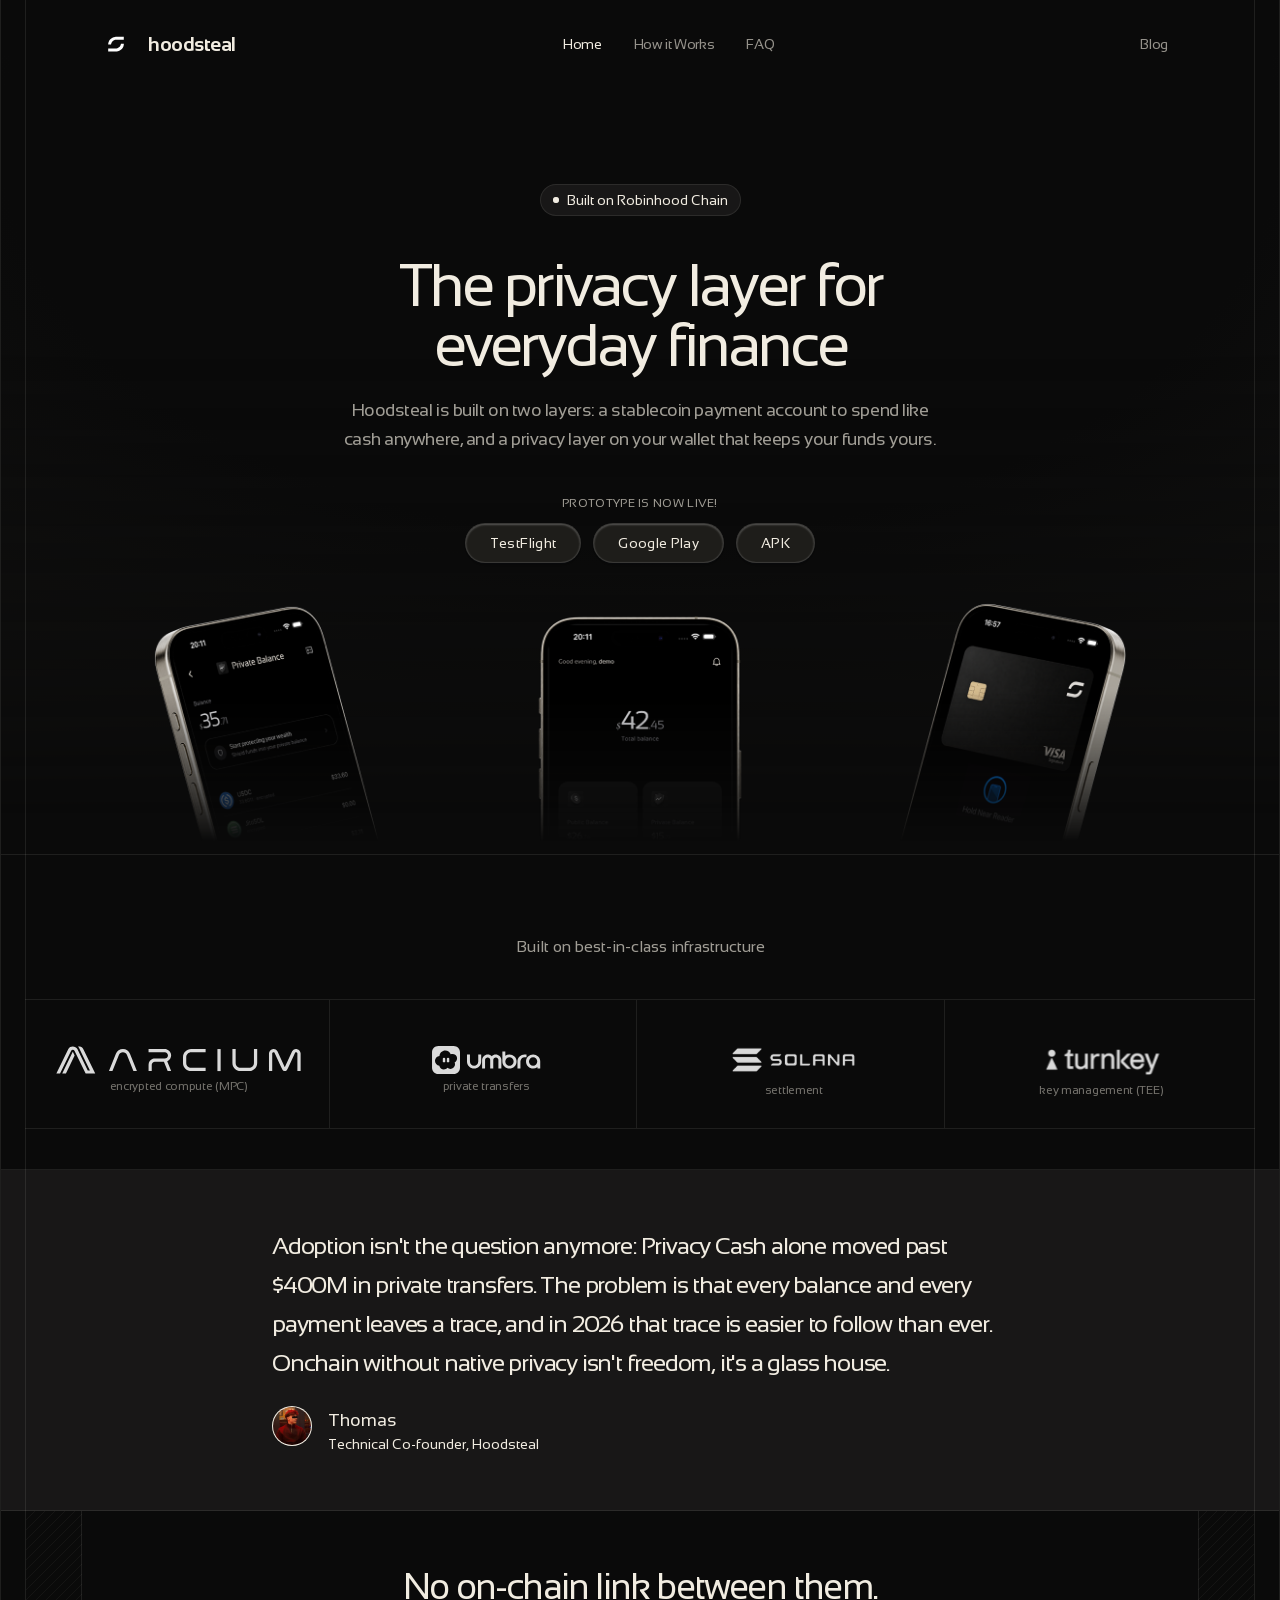
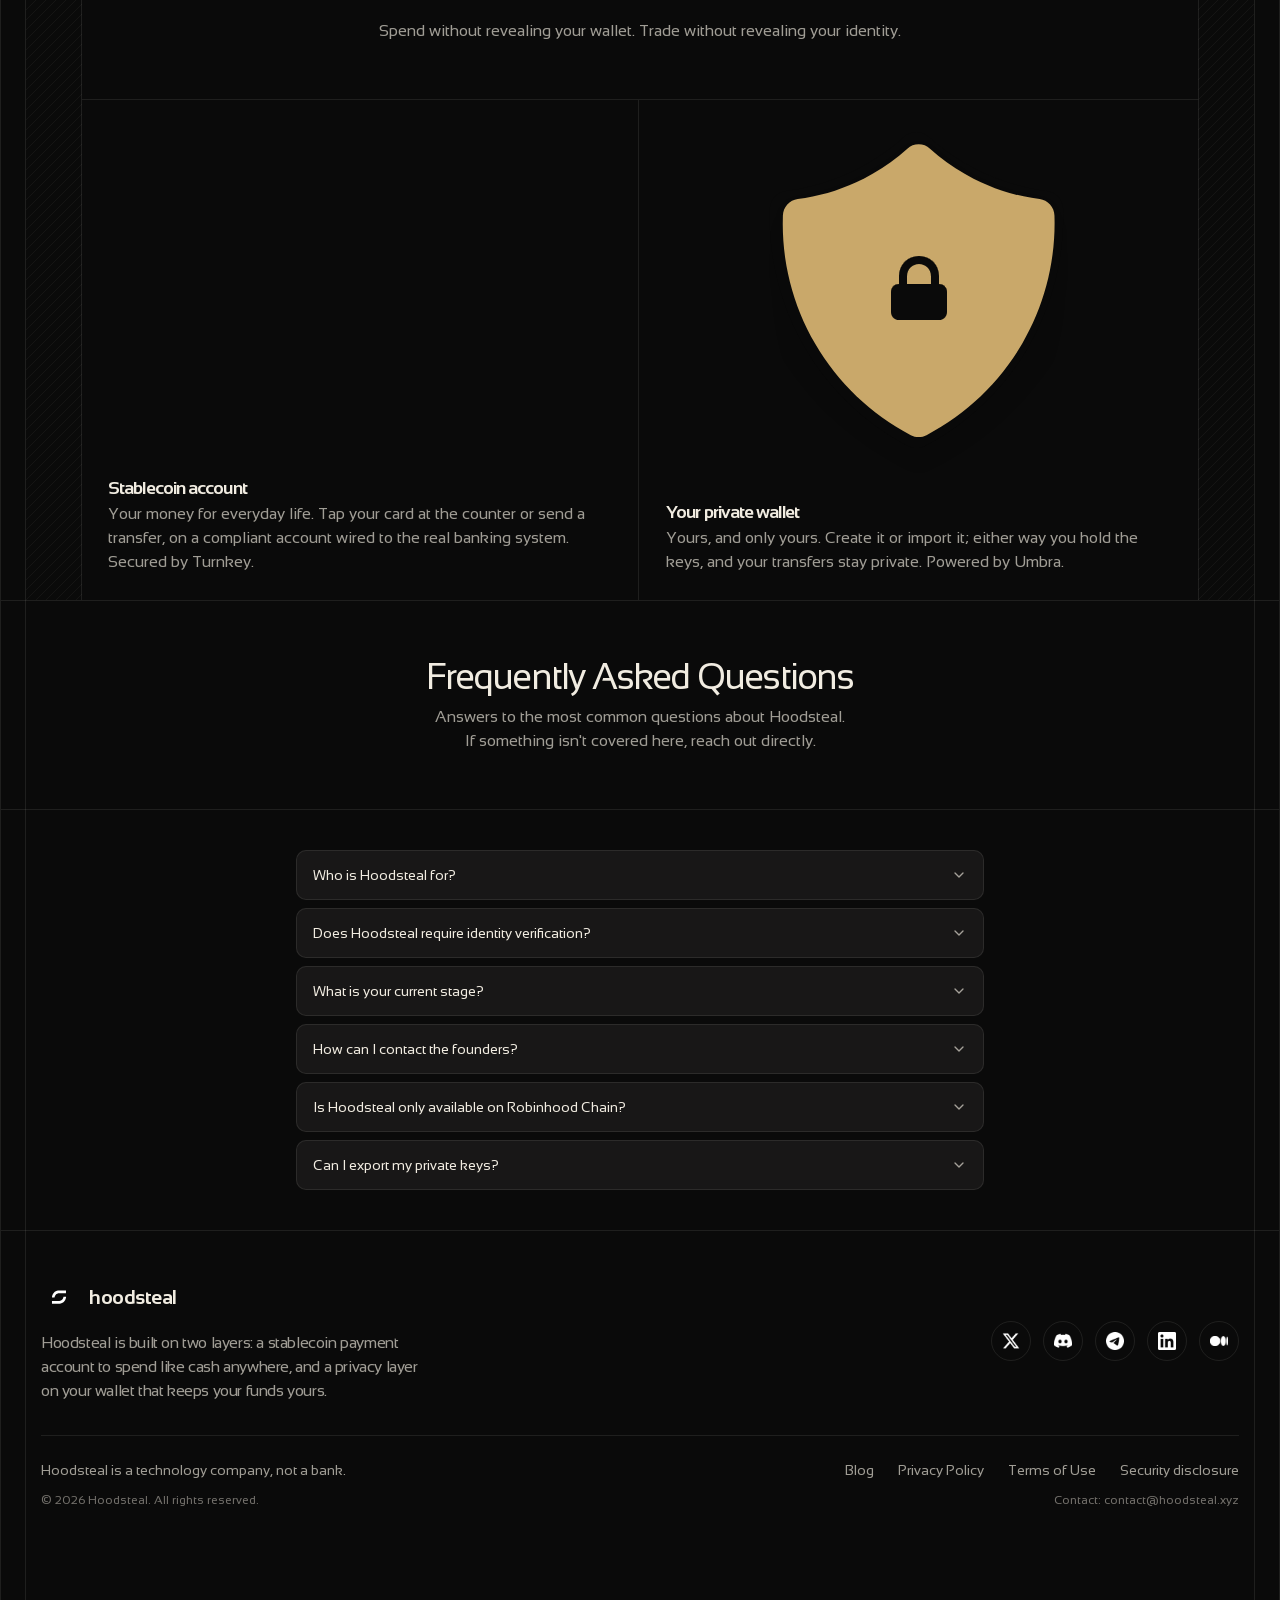
==== commit a2f1dfda: "Fix missing images and web lag: bypass _next/image with direct static assets, optimize 5000x canvas " ====
--- a/index.html
+++ b/index.html
@@ -1 +1 @@
-<!DOCTYPE html><html lang="en" class="__variable_ba67a9 __variable_a9c41c __variable_3c557b"><head><meta charSet="utf-8"/><meta name="viewport" content="width=device-width, initial-scale=1"/><link rel="preload" href="/_next/static/media/06fe7ea9749580c5-s.p.ttf" as="font" crossorigin="" type="font/ttf"/><link rel="preload" href="/_next/static/media/1c687d0862daded2-s.p.ttf" as="font" crossorigin="" type="font/ttf"/><link rel="preload" href="/_next/static/media/23cbcd542082c2af-s.p.ttf" as="font" crossorigin="" type="font/ttf"/><link rel="preload" href="/_next/static/media/3c3f42f396696eb4-s.p.ttf" as="font" crossorigin="" type="font/ttf"/><link rel="preload" href="/_next/static/media/5bea6daece9e2be8-s.p.ttf" as="font" crossorigin="" type="font/ttf"/><link rel="preload" href="/_next/static/media/920470eb51dfe776-s.p.woff2" as="font" crossorigin="" type="font/woff2"/><link rel="preload" href="/_next/static/media/bb3ef058b751a6ad-s.p.woff2" as="font" crossorigin="" type="font/woff2"/><link rel="preload" href="/_next/static/media/c4857e84db260e90-s.p.ttf" as="font" crossorigin="" type="font/ttf"/><link rel="preload" as="image" href="/logo-t.svg"/><link rel="preload" as="image" imageSrcSet="/_next/image?url=%2Fscreens%2Fstealth.png&amp;w=3840&amp;q=75 1x"/><link rel="preload" as="image" href="/ppp.jpg"/><link rel="stylesheet" href="/_next/static/css/27b34ae289f50dc9.css" data-precedence="next"/><link rel="preload" as="script" fetchPriority="low" href="/_next/static/chunks/webpack-2f84a1d40ce9568d.js"/><script src="/_next/static/chunks/83db829f-22a892fe2573d749.js" async=""></script><script src="/_next/static/chunks/290-7fe73a35433db22b.js" async=""></script><script src="/_next/static/chunks/main-app-5fc37a087f6f7d04.js" async=""></script><script src="/_next/static/chunks/942-6213d824976a6590.js" async=""></script><script src="/_next/static/chunks/450-610bcaa0eae041f2.js" async=""></script><script src="/_next/static/chunks/672-66812e7d692795d1.js" async=""></script><script src="/_next/static/chunks/app/layout-b8604949ff3d7496.js" async=""></script><script src="/_next/static/chunks/88-3aece5ede40f82ca.js" async=""></script><script src="/_next/static/chunks/app/page-c9288352ba126baf.js" async=""></script><meta name="next-size-adjust" content=""/><meta name="theme-color" content="black"/><title>Hoodsteal</title><meta name="description" content="Hoodsteal is a stablecoin-based neobank focused on privacy, we combine confidentiality with a complete banking experience while staying fully compliant."/><link rel="manifest" href="/site.webmanifest"/><meta property="og:title" content="Hoodsteal"/><meta property="og:description" content="Hoodsteal is a stablecoin-based neobank focused on privacy, we combine confidentiality with a complete banking experience while staying fully compliant."/><meta property="og:image:alt" content="Hoodsteal — privacy-first neobank on Robinhood Chain"/><meta property="og:image:type" content="image/png"/><meta property="og:image" content="https://hoodsteal.xyz/opengraph-image?9d8b057db3fbd80e"/><meta property="og:image:width" content="1200"/><meta property="og:image:height" content="630"/><meta name="twitter:card" content="summary_large_image"/><meta name="twitter:title" content="Hoodsteal"/><meta name="twitter:description" content="Hoodsteal is a stablecoin-based neobank focused on privacy, we combine confidentiality with a complete banking experience while staying fully compliant."/><meta name="twitter:image:alt" content="Hoodsteal — privacy-first neobank on Robinhood Chain"/><meta name="twitter:image:type" content="image/png"/><meta name="twitter:image" content="https://hoodsteal.xyz/opengraph-image?9d8b057db3fbd80e"/><meta name="twitter:image:width" content="1200"/><meta name="twitter:image:height" content="630"/><link rel="icon" href="/favicon.ico" sizes="any"/><link rel="icon" href="/favicon-16x16.png" type="image/png" sizes="16x16"/><link rel="icon" href="/favicon-32x32.png" type="image/png" sizes="32x32"/><link rel="apple-touch-icon" href="/apple-touch-icon.png" sizes="180x180"/><script src="/_next/static/chunks/polyfills-42372ed130431b0a.js" noModule=""></script></head><body class="antialiased font-sans bg-background overflow-x-clip"><script>((e,t,r,n,o,i,a,s)=>{let l=document.documentElement,u=["light","dark"];function c(t){var r;(Array.isArray(e)?e:[e]).forEach(e=>{let r="class"===e,n=r&&i?o.map(e=>i[e]||e):o;r?(l.classList.remove(...n),l.classList.add(i&&i[t]?i[t]:t)):l.setAttribute(e,t)}),r=t,s&&u.includes(r)&&(l.style.colorScheme=r)}if(n)c(n);else try{let e=localStorage.getItem(t)||r,n=a&&"system"===e?window.matchMedia("(prefers-color-scheme: dark)").matches?"dark":"light":e;c(n)}catch(e){}})("class","theme","dark",null,["light","dark"],null,true,true)</script><div class="max-w-7xl mx-auto border-x relative"><div class="block w-px h-full border-l border-border absolute top-0 left-6 z-10"></div><div class="block w-px h-full border-r border-border absolute top-0 right-6 z-10"></div><header class="sticky z-50 flex justify-center transition-all duration-300 md:mx-0 top-4 mx-0"><div style="max-width:100%;width:70rem"><div class="mx-auto max-w-7xl rounded-2xl transition-all duration-300 xl:px-0 shadow-none px-7"><div class="flex h-[56px] items-center justify-between p-4"><a class="flex items-center gap-3" href="/"><img alt="hoodsteal" width="40" height="40" decoding="async" data-nimg="1" class="size-7 md:size-10 object-contain" style="color:transparent" src="/logo-t.svg"/><p class="text-xl font-bold text-foreground tracking-tight">hoodsteal</p></a><div class="w-full hidden md:block"><ul class="relative mx-auto flex w-fit rounded-full h-11 px-2 items-center justify-center"><li class="z-10 cursor-pointer h-full flex items-center justify-center px-4 py-2 text-sm font-medium transition-colors duration-200 text-foreground tracking-tight"><a href="#hero">Home</a></li><li class="z-10 cursor-pointer h-full flex items-center justify-center px-4 py-2 text-sm font-medium transition-colors duration-200 text-foreground/60 hover:text-foreground tracking-tight"><a href="#bento">How it Works</a></li><li class="z-10 cursor-pointer h-full flex items-center justify-center px-4 py-2 text-sm font-medium transition-colors duration-200 text-foreground/60 hover:text-foreground tracking-tight"><a href="#faq">FAQ</a></li></ul></div><div class="flex flex-row items-center gap-1 md:gap-3 shrink-0"><a class="px-4 py-2 hidden md:flex items-center rounded-full text-sm font-medium tracking-tight transition-colors duration-200 text-foreground/60 hover:text-foreground" href="/blog">Blog</a><button class="md:hidden border border-border size-8 rounded-md cursor-pointer flex items-center justify-center"><svg xmlns="http://www.w3.org/2000/svg" width="24" height="24" viewBox="0 0 24 24" fill="none" stroke="currentColor" stroke-width="2" stroke-linecap="round" stroke-linejoin="round" class="lucide lucide-menu size-5"><line x1="4" x2="20" y1="12" y2="12"></line><line x1="4" x2="20" y1="6" y2="6"></line><line x1="4" x2="20" y1="18" y2="18"></line></svg></button></div></div></div></div></header><main class="flex flex-col items-center justify-center divide-y divide-border min-h-screen w-full"><section id="hero" class="w-full relative"><div class="relative flex flex-col items-center w-full px-6"><div class="absolute inset-0"><div class="absolute inset-0 -z-10 w-full h-full [background:radial-gradient(125%_125%_at_50%_10%,var(--background)_40%,var(--secondary)_100%)] rounded-b-xl" style="mask-image:linear-gradient(to bottom, black 35%, transparent 95%);-webkit-mask-image:linear-gradient(to bottom, black 35%, transparent 95%)"></div></div><div class="relative z-10 pt-20 md:pt-32 max-w-3xl mx-auto h-full w-full flex flex-col gap-10 items-center justify-center"><p class="border border-border bg-accent rounded-full text-sm h-8 px-3 flex items-center gap-2"><span class="relative flex size-1.5"><span class="absolute inline-flex h-full w-full animate-ping rounded-full bg-foreground opacity-60"></span><span class="relative inline-flex size-1.5 rounded-full bg-foreground"></span></span>Built on Robinhood Chain</p><div class="flex flex-col items-center justify-center gap-5"><h1 class="text-3xl md:text-4xl lg:text-5xl xl:text-6xl font-medium tracking-tighter text-balance text-center text-foreground">The privacy layer for everyday finance</h1><p class="text-base md:text-lg text-center text-muted-foreground font-medium text-balance leading-relaxed tracking-tight">Hoodsteal is built on two layers: a stablecoin payment account to spend like cash anywhere, and a privacy layer on your wallet that keeps your funds yours.</p></div><div class="flex flex-col items-center justify-center gap-3 w-full"><span class="text-xs font-medium uppercase tracking-wide text-muted-foreground">Prototype is now live!</span><div class="flex flex-col sm:flex-row items-center justify-center gap-3 w-full"><a target="_blank" rel="noreferrer" class="bg-secondary h-10 flex items-center justify-center text-sm font-medium tracking-wide rounded-full text-primary-foreground dark:text-secondary-foreground w-auto px-6 shadow-[inset_0_1px_2px_rgba(255,255,255,0.25),0_3px_3px_-1.5px_rgba(16,24,40,0.06),0_1px_1px_rgba(16,24,40,0.08)] border border-white/[0.12] hover:bg-secondary/80 transition-all ease-out active:scale-95" href="https://testflight.apple.com/join/TXbFmeER">TestFlight</a><a target="_blank" rel="noreferrer" class="bg-secondary h-10 flex items-center justify-center text-sm font-medium tracking-wide rounded-full text-primary-foreground dark:text-secondary-foreground w-auto px-6 shadow-[inset_0_1px_2px_rgba(255,255,255,0.25),0_3px_3px_-1.5px_rgba(16,24,40,0.06),0_1px_1px_rgba(16,24,40,0.08)] border border-white/[0.12] hover:bg-secondary/80 transition-all ease-out active:scale-95" href="https://play.google.com/apps/testing/com.hoodsteal.app">Google Play</a><a target="_blank" rel="noreferrer" class="bg-secondary h-10 flex items-center justify-center text-sm font-medium tracking-wide rounded-full text-primary-foreground dark:text-secondary-foreground w-auto px-6 shadow-[inset_0_1px_2px_rgba(255,255,255,0.25),0_3px_3px_-1.5px_rgba(16,24,40,0.06),0_1px_1px_rgba(16,24,40,0.08)] border border-white/[0.12] hover:bg-secondary/80 transition-all ease-out active:scale-95" href="https://expo.dev/artifacts/eas/7fjSoJZQP4zAuQrhsmGGUi.apk">APK</a></div></div></div><div class="relative z-10 w-full max-w-5xl mx-auto mt-10 px-6"><img alt="Hoodsteal app preview" width="2664" height="2008" decoding="async" data-nimg="1" class="w-full h-auto" style="color:transparent;mask-image:linear-gradient(to bottom, black 35%, transparent 95%);-webkit-mask-image:linear-gradient(to bottom, black 35%, transparent 95%)" srcSet="/_next/image?url=%2Fscreens%2Fstealth.png&amp;w=3840&amp;q=75 1x" src="/_next/image?url=%2Fscreens%2Fstealth.png&amp;w=3840&amp;q=75"/></div></div></section><section id="company" class="flex flex-col items-center justify-center gap-10 py-10 pt-20 w-full relative px-6"><p class="text-muted-foreground font-medium">Built on best-in-class infrastructure</p><div class="grid w-full max-w-7xl grid-cols-2 md:grid-cols-4 overflow-hidden border-y border-border items-center justify-center z-20"><a target="_blank" rel="noreferrer" class="group w-full h-24 md:h-32 flex flex-col items-center justify-center relative p-3 md:p-4 gap-1.5 md:gap-2 before:absolute before:-left-1 before:top-0 before:z-10 before:h-screen before:w-px before:bg-border before:content-[&#x27;&#x27;] after:absolute after:-top-1 after:left-0 after:z-10 after:h-px after:w-screen after:bg-border after:content-[&#x27;&#x27;]" href="https://www.arcium.com"><div class="transition-all duration-300 ease-[cubic-bezier(0.165,0.84,0.44,1)] translate-y-2 group-hover:-translate-y-3 grid place-items-center"><img alt="Arcium" loading="lazy" width="140" height="32" decoding="async" data-nimg="1" class="h-7 w-auto object-contain brightness-0 invert opacity-85" style="color:transparent" src="/icons-protocols/arcium.svg"/></div><span class="text-xs text-muted-foreground tracking-tight text-center transition-all duration-300 ease-[cubic-bezier(0.165,0.84,0.44,1)] opacity-70 group-hover:opacity-100 translate-y-1 group-hover:translate-y-0">encrypted compute (MPC)</span><div class="absolute bottom-2 right-3 opacity-0 group-hover:opacity-100 transition-opacity duration-300 ease-[cubic-bezier(0.165,0.84,0.44,1)]"><svg xmlns="http://www.w3.org/2000/svg" width="24" height="24" viewBox="0 0 24 24" fill="none" stroke="currentColor" stroke-width="2" stroke-linecap="round" stroke-linejoin="round" class="lucide lucide-arrow-right w-3.5 h-3.5 text-muted-foreground"><path d="M5 12h14"></path><path d="m12 5 7 7-7 7"></path></svg></div></a><a target="_blank" rel="noreferrer" class="group w-full h-24 md:h-32 flex flex-col items-center justify-center relative p-3 md:p-4 gap-1.5 md:gap-2 before:absolute before:-left-1 before:top-0 before:z-10 before:h-screen before:w-px before:bg-border before:content-[&#x27;&#x27;] after:absolute after:-top-1 after:left-0 after:z-10 after:h-px after:w-screen after:bg-border after:content-[&#x27;&#x27;]" href="https://www.umbraprivacy.com"><div class="transition-all duration-300 ease-[cubic-bezier(0.165,0.84,0.44,1)] translate-y-2 group-hover:-translate-y-3 grid place-items-center"><img alt="Arcium" loading="lazy" width="160" height="40" decoding="async" data-nimg="1" class="h-7 w-auto object-contain brightness-0 invert opacity-85" style="color:transparent" src="/icons-protocols/umbra.svg"/></div><span class="text-xs text-muted-foreground tracking-tight text-center transition-all duration-300 ease-[cubic-bezier(0.165,0.84,0.44,1)] opacity-70 group-hover:opacity-100 translate-y-1 group-hover:translate-y-0">private transfers</span><div class="absolute bottom-2 right-3 opacity-0 group-hover:opacity-100 transition-opacity duration-300 ease-[cubic-bezier(0.165,0.84,0.44,1)]"><svg xmlns="http://www.w3.org/2000/svg" width="24" height="24" viewBox="0 0 24 24" fill="none" stroke="currentColor" stroke-width="2" stroke-linecap="round" stroke-linejoin="round" class="lucide lucide-arrow-right w-3.5 h-3.5 text-muted-foreground"><path d="M5 12h14"></path><path d="m12 5 7 7-7 7"></path></svg></div></a><a target="_blank" rel="noreferrer" class="group w-full h-24 md:h-32 flex flex-col items-center justify-center relative p-3 md:p-4 gap-1.5 md:gap-2 before:absolute before:-left-1 before:top-0 before:z-10 before:h-screen before:w-px before:bg-border before:content-[&#x27;&#x27;] after:absolute after:-top-1 after:left-0 after:z-10 after:h-px after:w-screen after:bg-border after:content-[&#x27;&#x27;]" href="https://solana.com/"><div class="transition-all duration-300 ease-[cubic-bezier(0.165,0.84,0.44,1)] translate-y-2 group-hover:-translate-y-3 grid place-items-center"><img alt="Robinhood Chain" loading="lazy" width="140" height="32" decoding="async" data-nimg="1" class="h-9 w-auto object-contain brightness-0 invert opacity-85" style="color:transparent" src="/icons-protocols/solana.svg"/></div><span class="text-xs text-muted-foreground tracking-tight text-center transition-all duration-300 ease-[cubic-bezier(0.165,0.84,0.44,1)] opacity-70 group-hover:opacity-100 translate-y-1 group-hover:translate-y-0">settlement</span><div class="absolute bottom-2 right-3 opacity-0 group-hover:opacity-100 transition-opacity duration-300 ease-[cubic-bezier(0.165,0.84,0.44,1)]"><svg xmlns="http://www.w3.org/2000/svg" width="24" height="24" viewBox="0 0 24 24" fill="none" stroke="currentColor" stroke-width="2" stroke-linecap="round" stroke-linejoin="round" class="lucide lucide-arrow-right w-3.5 h-3.5 text-muted-foreground"><path d="M5 12h14"></path><path d="m12 5 7 7-7 7"></path></svg></div></a><a target="_blank" rel="noreferrer" class="group w-full h-24 md:h-32 flex flex-col items-center justify-center relative p-3 md:p-4 gap-1.5 md:gap-2 before:absolute before:-left-1 before:top-0 before:z-10 before:h-screen before:w-px before:bg-border before:content-[&#x27;&#x27;] after:absolute after:-top-1 after:left-0 after:z-10 after:h-px after:w-screen after:bg-border after:content-[&#x27;&#x27;]" href="https://www.turnkey.com"><div class="transition-all duration-300 ease-[cubic-bezier(0.165,0.84,0.44,1)] translate-y-2 group-hover:-translate-y-3 grid place-items-center"><img alt="Turnkey" loading="lazy" width="140" height="32" decoding="async" data-nimg="1" class="h-9 w-auto object-contain brightness-0 invert opacity-85" style="color:transparent" src="/icons-protocols/turnkey.svg"/></div><span class="text-xs text-muted-foreground tracking-tight text-center transition-all duration-300 ease-[cubic-bezier(0.165,0.84,0.44,1)] opacity-70 group-hover:opacity-100 translate-y-1 group-hover:translate-y-0">key management (TEE)</span><div class="absolute bottom-2 right-3 opacity-0 group-hover:opacity-100 transition-opacity duration-300 ease-[cubic-bezier(0.165,0.84,0.44,1)]"><svg xmlns="http://www.w3.org/2000/svg" width="24" height="24" viewBox="0 0 24 24" fill="none" stroke="currentColor" stroke-width="2" stroke-linecap="round" stroke-linejoin="round" class="lucide lucide-arrow-right w-3.5 h-3.5 text-muted-foreground"><path d="M5 12h14"></path><path d="m12 5 7 7-7 7"></path></svg></div></a></div></section><section id="quote" class="flex flex-col items-center justify-center gap-8 w-full p-14 bg-accent z-20"><blockquote class="max-w-3xl text-left px-4"><p class="text-xl md:text-2xl text-foreground leading-relaxed tracking-tighter font-medium mb-6">Adoption isn&#x27;t the question anymore: Privacy Cash alone moved past $400M in private transfers. The problem is that every balance and every payment leaves a trace, and in 2026 that trace is easier to follow than ever. Onchain without native privacy isn&#x27;t freedom, it&#x27;s a glass house.</p><div class="flex gap-4"><div class="size-10 rounded-full bg-primary border border-border"><img src="/ppp.jpg" alt="Thomas" class="size-full rounded-full object-contain"/></div><div class="text-left"><cite class="text-lg font-medium text-foreground not-italic">Thomas</cite><p class="text-sm text-foreground">Technical Co-founder, Hoodsteal</p></div></div></blockquote></section><section id="bento" class="flex flex-col items-center justify-center w-full relative px-5 md:px-10"><div class="border-x mx-5 md:mx-10 relative"><div class="absolute top-0 -left-4 md:-left-14 h-full w-4 md:w-14 text-foreground/5 bg-[size:10px_10px] [background-image:repeating-linear-gradient(315deg,currentColor_0_1px,#0000_0_50%)]"></div><div class="absolute top-0 -right-4 md:-right-14 h-full w-4 md:w-14 text-foreground/5 bg-[size:10px_10px] [background-image:repeating-linear-gradient(315deg,currentColor_0_1px,#0000_0_50%)]"></div><div class="border-b w-full h-full p-10 md:p-14"><div class="max-w-xl mx-auto flex flex-col items-center justify-center gap-2"><h2 class="text-3xl md:text-4xl font-medium tracking-tighter text-center text-balance pb-1">No on-chain link between them.</h2><p class="text-muted-foreground text-center text-balance font-medium">Spend without revealing your wallet. Trade without revealing your identity.</p></div></div><div class="grid grid-cols-1 md:grid-cols-2 overflow-hidden"><div class="flex flex-col items-start justify-end min-h-[600px] md:min-h-[500px] p-0.5 relative before:absolute before:-left-0.5 before:top-0 before:z-10 before:h-screen before:w-px before:bg-border before:content-[&#x27;&#x27;] after:absolute after:-top-0.5 after:left-0 after:z-10 after:h-px after:w-screen after:bg-border after:content-[&#x27;&#x27;] group cursor-pointer max-h-[400px] group"><div class="relative flex size-full items-center justify-center h-full overflow-hidden"><div class="relative flex size-full max-w-lg items-center justify-center overflow-hidden [mask-image:linear-gradient(to_top,transparent,black_50%)] -translate-y-20"><div class="absolute inset-0 mx-auto aspect-[1/1] w-full max-w-[600px] top-28"><canvas class="size-full opacity-0 transition-opacity duration-500 [contain:layout_paint_size]"></canvas></div></div></div><div class="flex-1 flex-col gap-2 p-6"><h3 class="text-lg tracking-tighter font-semibold">Stablecoin account</h3><p class="text-muted-foreground">Your money for everyday life. Tap your card at the counter or send a transfer, on a compliant account wired to the real banking system. Secured by Turnkey.</p></div></div><div class="flex flex-col items-start justify-end min-h-[600px] md:min-h-[500px] p-0.5 relative before:absolute before:-left-0.5 before:top-0 before:z-10 before:h-screen before:w-px before:bg-border before:content-[&#x27;&#x27;] after:absolute after:-top-0.5 after:left-0 after:z-10 after:h-px after:w-screen after:bg-border after:content-[&#x27;&#x27;] group cursor-pointer max-h-[400px] group"><div class="relative flex size-full items-center justify-center h-full overflow-hidden"><div class="relative flex size-full items-center justify-center overflow-hidden transition-all duration-300 hover:[mask-image:none] hover:[webkit-mask-image:none]" style="-webkit-mask-image:url(&quot;data:image/svg+xml,%3Csvg width=&#x27;265&#x27; height=&#x27;268&#x27; viewBox=&#x27;0 0 265 268&#x27; xmlns=&#x27;http://www.w3.org/2000/svg&#x27;%3E%3Cpath fillRule=&#x27;evenodd&#x27; clipRule=&#x27;evenodd&#x27; d=&#x27;M121.384 4.5393C124.406 1.99342 128.319 0.585938 132.374 0.585938C136.429 0.585938 140.342 1.99342 143.365 4.5393C173.074 29.6304 210.174 45.6338 249.754 50.4314C253.64 50.9018 257.221 52.6601 259.855 55.3912C262.489 58.1223 264.005 61.6477 264.13 65.3354C265.616 106.338 254.748 146.9 232.782 182.329C210.816 217.759 178.649 246.61 140.002 265.547C137.645 266.701 135.028 267.301 132.371 267.298C129.715 267.294 127.1 266.686 124.747 265.526C86.0991 246.59 53.9325 217.739 31.9665 182.309C10.0005 146.879 -0.867679 106.317 0.618784 65.3147C0.748654 61.6306 2.26627 58.1102 4.9001 55.3833C7.53394 52.6565 11.1121 50.9012 14.9945 50.4314C54.572 45.6396 91.6716 29.6435 121.384 4.56V4.5393Z&#x27; fill=&#x27;black&#x27;/%3E%3C/svg%3E&quot;);mask-image:url(&quot;data:image/svg+xml,%3Csvg width=&#x27;265&#x27; height=&#x27;268&#x27; viewBox=&#x27;0 0 265 268&#x27; xmlns=&#x27;http://www.w3.org/2000/svg&#x27;%3E%3Cpath fillRule=&#x27;evenodd&#x27; clipRule=&#x27;evenodd&#x27; d=&#x27;M121.384 4.5393C124.406 1.99342 128.319 0.585938 132.374 0.585938C136.429 0.585938 140.342 1.99342 143.365 4.5393C173.074 29.6304 210.174 45.6338 249.754 50.4314C253.64 50.9018 257.221 52.6601 259.855 55.3912C262.489 58.1223 264.005 61.6477 264.13 65.3354C265.616 106.338 254.748 146.9 232.782 182.329C210.816 217.759 178.649 246.61 140.002 265.547C137.645 266.701 135.028 267.301 132.371 267.298C129.715 267.294 127.1 266.686 124.747 265.526C86.0991 246.59 53.9325 217.739 31.9665 182.309C10.0005 146.879 -0.867679 106.317 0.618784 65.3147C0.748654 61.6306 2.26627 58.1102 4.9001 55.3833C7.53394 52.6565 11.1121 50.9012 14.9945 50.4314C54.572 45.6396 91.6716 29.6435 121.384 4.56V4.5393Z&#x27; fill=&#x27;black&#x27;/%3E%3C/svg%3E&quot;);-webkit-mask-size:contain;mask-size:contain;-webkit-mask-repeat:no-repeat;mask-position:center"><div class="absolute top-[55%] md:top-[58%] left-[55%] md:left-[57%] -translate-x-1/2 -translate-y-1/2  size-full z-10"><svg xmlns="http://www.w3.org/2000/svg" width="227" height="244" viewBox="0 0 227 244" fill="none" class="size-[90%] md:size-[85%] object-contain fill-background"><path fill-rule="evenodd" clip-rule="evenodd" d="M104.06 3.61671C106.656 1.28763 110.017 0 113.5 0C116.983 0 120.344 1.28763 122.94 3.61671C148.459 26.5711 180.325 41.2118 214.322 45.6008C217.66 46.0312 220.736 47.6398 222.999 50.1383C225.262 52.6369 226.563 55.862 226.67 59.2357C227.947 96.7468 218.612 133.854 199.744 166.267C180.877 198.68 153.248 225.074 120.052 242.398C118.028 243.454 115.779 244.003 113.498 244C111.216 243.997 108.969 243.441 106.948 242.379C73.7524 225.055 46.1231 198.661 27.2556 166.248C8.38807 133.835 -0.947042 96.7279 0.329744 59.2168C0.441295 55.8464 1.74484 52.6258 4.00715 50.1311C6.26946 47.6365 9.34293 46.0306 12.6777 45.6008C46.6725 41.2171 78.5389 26.5832 104.06 3.63565V3.61671Z"></path></svg></div><div class="absolute top-[58%] md:top-[60%] left-1/2 -translate-x-1/2 -translate-y-1/2  size-full z-20"><svg xmlns="http://www.w3.org/2000/svg" width="245" height="282" viewBox="0 0 245 282" class="size-full object-contain fill-[var(--gold)]"><g filter="url(#filter0_dddd_2_33)"><path fill-rule="evenodd" clip-rule="evenodd" d="M113.664 7.33065C116.025 5.21236 119.082 4.04126 122.25 4.04126C125.418 4.04126 128.475 5.21236 130.836 7.33065C154.045 28.2076 183.028 41.5233 213.948 45.5151C216.984 45.9065 219.781 47.3695 221.839 49.6419C223.897 51.9144 225.081 54.8476 225.178 57.916C226.339 92.0322 217.849 125.781 200.689 155.261C183.529 184.74 158.4 208.746 128.209 224.501C126.368 225.462 124.323 225.962 122.248 225.959C120.173 225.956 118.13 225.45 116.291 224.484C86.0997 208.728 60.971 184.723 43.811 155.244C26.6511 125.764 18.1608 92.015 19.322 57.8988C19.4235 54.8334 20.6091 51.9043 22.6666 49.6354C24.7242 47.3665 27.5195 45.906 30.5524 45.5151C61.4706 41.5281 90.4531 28.2186 113.664 7.34787V7.33065Z"></path></g><defs><filter id="filter0_dddd_2_33" x="0.217041" y="0.0412598" width="244.066" height="292.917" filterUnits="userSpaceOnUse" color-interpolation-filters="sRGB"><feFlood flood-opacity="0" result="BackgroundImageFix"></feFlood><feColorMatrix in="SourceAlpha" type="matrix" values="0 0 0 0 0 0 0 0 0 0 0 0 0 0 0 0 0 0 127 0" result="hardAlpha"></feColorMatrix><feOffset dy="3"></feOffset><feGaussianBlur stdDeviation="3.5"></feGaussianBlur><feColorMatrix type="matrix" values="0 0 0 0 0 0 0 0 0 0 0 0 0 0 0 0 0 0 0.04 0"></feColorMatrix><feBlend mode="normal" in2="BackgroundImageFix" result="effect1_dropShadow_2_33"></feBlend><feColorMatrix in="SourceAlpha" type="matrix" values="0 0 0 0 0 0 0 0 0 0 0 0 0 0 0 0 0 0 127 0" result="hardAlpha"></feColorMatrix><feOffset dy="12"></feOffset><feGaussianBlur stdDeviation="6"></feGaussianBlur><feColorMatrix type="matrix" values="0 0 0 0 0 0 0 0 0 0 0 0 0 0 0 0 0 0 0.04 0"></feColorMatrix><feBlend mode="normal" in2="effect1_dropShadow_2_33" result="effect2_dropShadow_2_33"></feBlend><feColorMatrix in="SourceAlpha" type="matrix" values="0 0 0 0 0 0 0 0 0 0 0 0 0 0 0 0 0 0 127 0" result="hardAlpha"></feColorMatrix><feOffset dy="27"></feOffset><feGaussianBlur stdDeviation="8"></feGaussianBlur><feColorMatrix type="matrix" values="0 0 0 0 0 0 0 0 0 0 0 0 0 0 0 0 0 0 0.02 0"></feColorMatrix><feBlend mode="normal" in2="effect2_dropShadow_2_33" result="effect3_dropShadow_2_33"></feBlend><feColorMatrix in="SourceAlpha" type="matrix" values="0 0 0 0 0 0 0 0 0 0 0 0 0 0 0 0 0 0 127 0" result="hardAlpha"></feColorMatrix><feOffset dy="48"></feOffset><feGaussianBlur stdDeviation="9.5"></feGaussianBlur><feColorMatrix type="matrix" values="0 0 0 0 0 0 0 0 0 0 0 0 0 0 0 0 0 0 0.01 0"></feColorMatrix><feBlend mode="normal" in2="effect3_dropShadow_2_33" result="effect4_dropShadow_2_33"></feBlend><feBlend mode="normal" in="SourceGraphic" in2="effect4_dropShadow_2_33" result="shape"></feBlend></filter></defs></svg></div><div class="absolute top-1/2 left-1/2 -translate-x-1/2 -translate-y-1/2 z-30"><svg xmlns="http://www.w3.org/2000/svg" width="81" height="80" viewBox="0 0 81 80" class="fill-background"><g filter="url(#filter0_iiii_2_34)"><path fill-rule="evenodd" clip-rule="evenodd" d="M20.5 36V28C20.5 22.6957 22.6071 17.6086 26.3579 13.8579C30.1086 10.1071 35.1957 8 40.5 8C45.8043 8 50.8914 10.1071 54.6421 13.8579C58.3929 17.6086 60.5 22.6957 60.5 28V36C62.6217 36 64.6566 36.8429 66.1569 38.3431C67.6571 39.8434 68.5 41.8783 68.5 44V64C68.5 66.1217 67.6571 68.1566 66.1569 69.6569C64.6566 71.1571 62.6217 72 60.5 72H20.5C18.3783 72 16.3434 71.1571 14.8431 69.6569C13.3429 68.1566 12.5 66.1217 12.5 64V44C12.5 41.8783 13.3429 39.8434 14.8431 38.3431C16.3434 36.8429 18.3783 36 20.5 36ZM52.5 28V36H28.5V28C28.5 24.8174 29.7643 21.7652 32.0147 19.5147C34.2652 17.2643 37.3174 16 40.5 16C43.6826 16 46.7348 17.2643 48.9853 19.5147C51.2357 21.7652 52.5 24.8174 52.5 28Z"></path></g><defs><filter id="filter0_iiii_2_34" x="12.5" y="8" width="56" height="70" filterUnits="userSpaceOnUse" color-interpolation-filters="sRGB"><feFlood flood-opacity="0" result="BackgroundImageFix"></feFlood><feBlend mode="normal" in="SourceGraphic" in2="BackgroundImageFix" result="shape"></feBlend><feColorMatrix in="SourceAlpha" type="matrix" values="0 0 0 0 0 0 0 0 0 0 0 0 0 0 0 0 0 0 127 0" result="hardAlpha"></feColorMatrix><feOffset dy="1"></feOffset><feGaussianBlur stdDeviation="1"></feGaussianBlur><feComposite in2="hardAlpha" operator="arithmetic" k2="-1" k3="1"></feComposite><feColorMatrix type="matrix" values="0 0 0 0 0 0 0 0 0 0 0 0 0 0 0 0 0 0 0.1 0"></feColorMatrix><feBlend mode="normal" in2="shape" result="effect1_innerShadow_2_34"></feBlend><feColorMatrix in="SourceAlpha" type="matrix" values="0 0 0 0 0 0 0 0 0 0 0 0 0 0 0 0 0 0 127 0" result="hardAlpha"></feColorMatrix><feOffset dy="3"></feOffset><feGaussianBlur stdDeviation="1.5"></feGaussianBlur><feComposite in2="hardAlpha" operator="arithmetic" k2="-1" k3="1"></feComposite><feColorMatrix type="matrix" values="0 0 0 0 0 0 0 0 0 0 0 0 0 0 0 0 0 0 0.09 0"></feColorMatrix><feBlend mode="normal" in2="effect1_innerShadow_2_34" result="effect2_innerShadow_2_34"></feBlend><feColorMatrix in="SourceAlpha" type="matrix" values="0 0 0 0 0 0 0 0 0 0 0 0 0 0 0 0 0 0 127 0" result="hardAlpha"></feColorMatrix><feOffset dy="8"></feOffset><feGaussianBlur stdDeviation="2.5"></feGaussianBlur><feComposite in2="hardAlpha" operator="arithmetic" k2="-1" k3="1"></feComposite><feColorMatrix type="matrix" values="0 0 0 0 0 0 0 0 0 0 0 0 0 0 0 0 0 0 0.05 0"></feColorMatrix><feBlend mode="normal" in2="effect2_innerShadow_2_34" result="effect3_innerShadow_2_34"></feBlend><feColorMatrix in="SourceAlpha" type="matrix" values="0 0 0 0 0 0 0 0 0 0 0 0 0 0 0 0 0 0 127 0" result="hardAlpha"></feColorMatrix><feOffset dy="14"></feOffset><feGaussianBlur stdDeviation="3"></feGaussianBlur><feComposite in2="hardAlpha" operator="arithmetic" k2="-1" k3="1"></feComposite><feColorMatrix type="matrix" values="0 0 0 0 0 0 0 0 0 0 0 0 0 0 0 0 0 0 0.01 0"></feColorMatrix><feBlend mode="normal" in2="effect3_innerShadow_2_34" result="effect4_innerShadow_2_34"></feBlend></filter></defs></svg></div><div class="size-full" style="opacity:0"><div class="size-full"><canvas class="pointer-events-none" style="width:0;height:0"></canvas></div></div></div></div><div class="flex-1 flex-col gap-2 p-6"><h3 class="text-lg tracking-tighter font-semibold">Your private wallet</h3><p class="text-muted-foreground">Yours, and only yours. Create it or import it; either way you hold the keys, and your transfers stay private. Powered by Umbra.</p></div></div></div></div></section><section id="faq" class="flex flex-col items-center justify-center gap-10 pb-10 w-full relative"><div class="border-b w-full h-full p-10 md:p-14"><div class="max-w-xl mx-auto flex flex-col items-center justify-center gap-2"><h2 class="text-3xl md:text-4xl font-medium tracking-tighter text-center text-balance">Frequently Asked Questions</h2><p class="text-muted-foreground text-center text-balance font-medium">Answers to the most common questions about Hoodsteal. If something isn&#x27;t covered here, reach out directly.</p></div></div><div class="max-w-3xl w-full mx-auto px-10"><div data-slot="accordion" class="w-full border-b-0 grid gap-2" data-orientation="vertical"><div data-state="closed" data-orientation="vertical" data-slot="accordion-item" class="last:border-b-0 border-0 grid gap-2"><h3 data-orientation="vertical" data-state="closed" class="flex"><button type="button" aria-controls="radix-«Rjaf5b»" aria-expanded="false" data-state="closed" data-orientation="vertical" id="radix-«R3af5b»" data-slot="accordion-trigger" class="focus-visible:border-ring focus-visible:ring-ring/50 flex flex-1 items-start justify-between gap-4 text-left text-sm font-medium transition-all outline-none focus-visible:ring-[3px] disabled:pointer-events-none disabled:opacity-50 [&amp;[data-state=open]&gt;svg]:rotate-180 border bg-accent border-border rounded-lg px-4 py-3.5 cursor-pointer no-underline hover:no-underline data-[state=open]:ring data-[state=open]:ring-primary/20" data-radix-collection-item="">Who is Hoodsteal for?<svg xmlns="http://www.w3.org/2000/svg" width="24" height="24" viewBox="0 0 24 24" fill="none" stroke="currentColor" stroke-width="2" stroke-linecap="round" stroke-linejoin="round" class="lucide lucide-chevron-down text-muted-foreground pointer-events-none size-4 shrink-0 translate-y-0.5 transition-transform duration-200"><path d="m6 9 6 6 6-6"></path></svg></button></h3><div data-state="closed" id="radix-«Rjaf5b»" hidden="" role="region" aria-labelledby="radix-«R3af5b»" data-orientation="vertical" data-slot="accordion-content" class="data-[state=closed]:animate-accordion-up data-[state=open]:animate-accordion-down overflow-hidden text-sm" style="--radix-accordion-content-height:var(--radix-collapsible-content-height);--radix-accordion-content-width:var(--radix-collapsible-content-width)"></div></div><div data-state="closed" data-orientation="vertical" data-slot="accordion-item" class="last:border-b-0 border-0 grid gap-2"><h3 data-orientation="vertical" data-state="closed" class="flex"><button type="button" aria-controls="radix-«Rlaf5b»" aria-expanded="false" data-state="closed" data-orientation="vertical" id="radix-«R5af5b»" data-slot="accordion-trigger" class="focus-visible:border-ring focus-visible:ring-ring/50 flex flex-1 items-start justify-between gap-4 text-left text-sm font-medium transition-all outline-none focus-visible:ring-[3px] disabled:pointer-events-none disabled:opacity-50 [&amp;[data-state=open]&gt;svg]:rotate-180 border bg-accent border-border rounded-lg px-4 py-3.5 cursor-pointer no-underline hover:no-underline data-[state=open]:ring data-[state=open]:ring-primary/20" data-radix-collection-item="">Does Hoodsteal require identity verification?<svg xmlns="http://www.w3.org/2000/svg" width="24" height="24" viewBox="0 0 24 24" fill="none" stroke="currentColor" stroke-width="2" stroke-linecap="round" stroke-linejoin="round" class="lucide lucide-chevron-down text-muted-foreground pointer-events-none size-4 shrink-0 translate-y-0.5 transition-transform duration-200"><path d="m6 9 6 6 6-6"></path></svg></button></h3><div data-state="closed" id="radix-«Rlaf5b»" hidden="" role="region" aria-labelledby="radix-«R5af5b»" data-orientation="vertical" data-slot="accordion-content" class="data-[state=closed]:animate-accordion-up data-[state=open]:animate-accordion-down overflow-hidden text-sm" style="--radix-accordion-content-height:var(--radix-collapsible-content-height);--radix-accordion-content-width:var(--radix-collapsible-content-width)"></div></div><div data-state="closed" data-orientation="vertical" data-slot="accordion-item" class="last:border-b-0 border-0 grid gap-2"><h3 data-orientation="vertical" data-state="closed" class="flex"><button type="button" aria-controls="radix-«Rnaf5b»" aria-expanded="false" data-state="closed" data-orientation="vertical" id="radix-«R7af5b»" data-slot="accordion-trigger" class="focus-visible:border-ring focus-visible:ring-ring/50 flex flex-1 items-start justify-between gap-4 text-left text-sm font-medium transition-all outline-none focus-visible:ring-[3px] disabled:pointer-events-none disabled:opacity-50 [&amp;[data-state=open]&gt;svg]:rotate-180 border bg-accent border-border rounded-lg px-4 py-3.5 cursor-pointer no-underline hover:no-underline data-[state=open]:ring data-[state=open]:ring-primary/20" data-radix-collection-item="">What is your current stage?<svg xmlns="http://www.w3.org/2000/svg" width="24" height="24" viewBox="0 0 24 24" fill="none" stroke="currentColor" stroke-width="2" stroke-linecap="round" stroke-linejoin="round" class="lucide lucide-chevron-down text-muted-foreground pointer-events-none size-4 shrink-0 translate-y-0.5 transition-transform duration-200"><path d="m6 9 6 6 6-6"></path></svg></button></h3><div data-state="closed" id="radix-«Rnaf5b»" hidden="" role="region" aria-labelledby="radix-«R7af5b»" data-orientation="vertical" data-slot="accordion-content" class="data-[state=closed]:animate-accordion-up data-[state=open]:animate-accordion-down overflow-hidden text-sm" style="--radix-accordion-content-height:var(--radix-collapsible-content-height);--radix-accordion-content-width:var(--radix-collapsible-content-width)"></div></div><div data-state="closed" data-orientation="vertical" data-slot="accordion-item" class="last:border-b-0 border-0 grid gap-2"><h3 data-orientation="vertical" data-state="closed" class="flex"><button type="button" aria-controls="radix-«Rpaf5b»" aria-expanded="false" data-state="closed" data-orientation="vertical" id="radix-«R9af5b»" data-slot="accordion-trigger" class="focus-visible:border-ring focus-visible:ring-ring/50 flex flex-1 items-start justify-between gap-4 text-left text-sm font-medium transition-all outline-none focus-visible:ring-[3px] disabled:pointer-events-none disabled:opacity-50 [&amp;[data-state=open]&gt;svg]:rotate-180 border bg-accent border-border rounded-lg px-4 py-3.5 cursor-pointer no-underline hover:no-underline data-[state=open]:ring data-[state=open]:ring-primary/20" data-radix-collection-item="">How can I contact the founders?<svg xmlns="http://www.w3.org/2000/svg" width="24" height="24" viewBox="0 0 24 24" fill="none" stroke="currentColor" stroke-width="2" stroke-linecap="round" stroke-linejoin="round" class="lucide lucide-chevron-down text-muted-foreground pointer-events-none size-4 shrink-0 translate-y-0.5 transition-transform duration-200"><path d="m6 9 6 6 6-6"></path></svg></button></h3><div data-state="closed" id="radix-«Rpaf5b»" hidden="" role="region" aria-labelledby="radix-«R9af5b»" data-orientation="vertical" data-slot="accordion-content" class="data-[state=closed]:animate-accordion-up data-[state=open]:animate-accordion-down overflow-hidden text-sm" style="--radix-accordion-content-height:var(--radix-collapsible-content-height);--radix-accordion-content-width:var(--radix-collapsible-content-width)"></div></div><div data-state="closed" data-orientation="vertical" data-slot="accordion-item" class="last:border-b-0 border-0 grid gap-2"><h3 data-orientation="vertical" data-state="closed" class="flex"><button type="button" aria-controls="radix-«Rraf5b»" aria-expanded="false" data-state="closed" data-orientation="vertical" id="radix-«Rbaf5b»" data-slot="accordion-trigger" class="focus-visible:border-ring focus-visible:ring-ring/50 flex flex-1 items-start justify-between gap-4 text-left text-sm font-medium transition-all outline-none focus-visible:ring-[3px] disabled:pointer-events-none disabled:opacity-50 [&amp;[data-state=open]&gt;svg]:rotate-180 border bg-accent border-border rounded-lg px-4 py-3.5 cursor-pointer no-underline hover:no-underline data-[state=open]:ring data-[state=open]:ring-primary/20" data-radix-collection-item="">Is Hoodsteal only available on Robinhood Chain?<svg xmlns="http://www.w3.org/2000/svg" width="24" height="24" viewBox="0 0 24 24" fill="none" stroke="currentColor" stroke-width="2" stroke-linecap="round" stroke-linejoin="round" class="lucide lucide-chevron-down text-muted-foreground pointer-events-none size-4 shrink-0 translate-y-0.5 transition-transform duration-200"><path d="m6 9 6 6 6-6"></path></svg></button></h3><div data-state="closed" id="radix-«Rraf5b»" hidden="" role="region" aria-labelledby="radix-«Rbaf5b»" data-orientation="vertical" data-slot="accordion-content" class="data-[state=closed]:animate-accordion-up data-[state=open]:animate-accordion-down overflow-hidden text-sm" style="--radix-accordion-content-height:var(--radix-collapsible-content-height);--radix-accordion-content-width:var(--radix-collapsible-content-width)"></div></div><div data-state="closed" data-orientation="vertical" data-slot="accordion-item" class="last:border-b-0 border-0 grid gap-2"><h3 data-orientation="vertical" data-state="closed" class="flex"><button type="button" aria-controls="radix-«Rtaf5b»" aria-expanded="false" data-state="closed" data-orientation="vertical" id="radix-«Rdaf5b»" data-slot="accordion-trigger" class="focus-visible:border-ring focus-visible:ring-ring/50 flex flex-1 items-start justify-between gap-4 text-left text-sm font-medium transition-all outline-none focus-visible:ring-[3px] disabled:pointer-events-none disabled:opacity-50 [&amp;[data-state=open]&gt;svg]:rotate-180 border bg-accent border-border rounded-lg px-4 py-3.5 cursor-pointer no-underline hover:no-underline data-[state=open]:ring data-[state=open]:ring-primary/20" data-radix-collection-item="">Can I export my private keys?<svg xmlns="http://www.w3.org/2000/svg" width="24" height="24" viewBox="0 0 24 24" fill="none" stroke="currentColor" stroke-width="2" stroke-linecap="round" stroke-linejoin="round" class="lucide lucide-chevron-down text-muted-foreground pointer-events-none size-4 shrink-0 translate-y-0.5 transition-transform duration-200"><path d="m6 9 6 6 6-6"></path></svg></button></h3><div data-state="closed" id="radix-«Rtaf5b»" hidden="" role="region" aria-labelledby="radix-«Rdaf5b»" data-orientation="vertical" data-slot="accordion-content" class="data-[state=closed]:animate-accordion-up data-[state=open]:animate-accordion-down overflow-hidden text-sm" style="--radix-accordion-content-height:var(--radix-collapsible-content-height);--radix-accordion-content-width:var(--radix-collapsible-content-width)"></div></div></div></div></section><footer id="footer" class="w-full pb-0"><div class="flex flex-col gap-8 px-10 pt-12 pb-8"><div class="flex flex-col md:flex-row md:items-center md:justify-between gap-8"><div class="flex flex-col items-start gap-y-4 max-w-sm"><a class="flex items-center gap-3 w-fit" href="/"><img alt="hoodsteal" loading="lazy" width="40" height="40" decoding="async" data-nimg="1" class="size-9 object-contain" style="color:transparent" src="/logo-t.svg"/><p class="text-xl font-bold text-foreground tracking-tight">hoodsteal</p></a><p class="tracking-tight text-muted-foreground font-medium">Hoodsteal is built on two layers: a stablecoin payment account to spend like cash anywhere, and a privacy layer on your wallet that keeps your funds yours.</p></div><div class="flex items-center gap-3"><a target="_blank" rel="noreferrer" aria-label="X" class="size-10 rounded-full border border-border flex items-center justify-center text-foreground/70 hover:text-foreground hover:bg-secondary transition-colors" href="https://x.com/hoodsteal"><img alt="" loading="lazy" width="20" height="20" decoding="async" data-nimg="1" class="size-[18px] object-contain " style="color:transparent" srcSet="/_next/image?url=%2Fsocial-icons%2Fx.png&amp;w=32&amp;q=75 1x, /_next/image?url=%2Fsocial-icons%2Fx.png&amp;w=48&amp;q=75 2x" src="/_next/image?url=%2Fsocial-icons%2Fx.png&amp;w=48&amp;q=75"/></a><a target="_blank" rel="noreferrer" aria-label="Discord" class="size-10 rounded-full border border-border flex items-center justify-center text-foreground/70 hover:text-foreground hover:bg-secondary transition-colors" href="https://discord.com/invite/7w2TFCm6Ft"><img alt="" loading="lazy" width="20" height="20" decoding="async" data-nimg="1" class="size-[18px] object-contain " style="color:transparent" srcSet="/_next/image?url=%2Fsocial-icons%2Fdiscord.png&amp;w=32&amp;q=75 1x, /_next/image?url=%2Fsocial-icons%2Fdiscord.png&amp;w=48&amp;q=75 2x" src="/_next/image?url=%2Fsocial-icons%2Fdiscord.png&amp;w=48&amp;q=75"/></a><a target="_blank" rel="noreferrer" aria-label="Telegram" class="size-10 rounded-full border border-border flex items-center justify-center text-foreground/70 hover:text-foreground hover:bg-secondary transition-colors" href="https://t.me/+1KiIlJTX5WIzMmM0"><img alt="" loading="lazy" width="20" height="20" decoding="async" data-nimg="1" class="size-[18px] object-contain " style="color:transparent" srcSet="/_next/image?url=%2Fsocial-icons%2Ftg.png&amp;w=32&amp;q=75 1x, /_next/image?url=%2Fsocial-icons%2Ftg.png&amp;w=48&amp;q=75 2x" src="/_next/image?url=%2Fsocial-icons%2Ftg.png&amp;w=48&amp;q=75"/></a><a target="_blank" rel="noreferrer" aria-label="LinkedIn" class="size-10 rounded-full border border-border flex items-center justify-center text-foreground/70 hover:text-foreground hover:bg-secondary transition-colors" href="https://www.linkedin.com/company/hoodsteal-finance/people/?viewAsMember=true"><img alt="" loading="lazy" width="20" height="20" decoding="async" data-nimg="1" class="size-[18px] object-contain " style="color:transparent" srcSet="/_next/image?url=%2Fsocial-icons%2Flinkedin.png&amp;w=32&amp;q=75 1x, /_next/image?url=%2Fsocial-icons%2Flinkedin.png&amp;w=48&amp;q=75 2x" src="/_next/image?url=%2Fsocial-icons%2Flinkedin.png&amp;w=48&amp;q=75"/></a><a target="_blank" rel="noreferrer" aria-label="Medium" class="size-10 rounded-full border border-border flex items-center justify-center text-foreground/70 hover:text-foreground hover:bg-secondary transition-colors" href="https://medium.com/p/bd5a6f88da14?postPublishedType=initial"><img alt="" loading="lazy" width="20" height="20" decoding="async" data-nimg="1" class="size-[18px] object-contain " style="color:transparent" srcSet="/_next/image?url=%2Fsocial-icons%2Fmedium.png&amp;w=32&amp;q=75 1x, /_next/image?url=%2Fsocial-icons%2Fmedium.png&amp;w=48&amp;q=75 2x" src="/_next/image?url=%2Fsocial-icons%2Fmedium.png&amp;w=48&amp;q=75"/></a></div></div><div class="flex flex-col gap-3 pt-6 border-t border-border text-sm text-muted-foreground"><div class="flex flex-col md:flex-row md:items-center md:justify-between gap-3"><span>Hoodsteal is a technology company, not a bank.</span><div class="flex flex-wrap items-center gap-x-6 gap-y-2"><a class="hover:text-foreground transition-colors" href="/blog">Blog</a><a class="hover:text-foreground transition-colors" href="/privacy">Privacy Policy</a><a class="hover:text-foreground transition-colors" href="/terms">Terms of Use</a><a href="mailto:contact@hoodsteal.xyz?subject=Security%20disclosure" class="hover:text-foreground transition-colors">Security disclosure</a></div></div><div class="flex flex-col md:flex-row md:items-center md:justify-between gap-3 text-xs"><span class="text-muted-foreground/70">© <!-- -->2026<!-- --> Hoodsteal. All rights reserved.</span><span class="text-muted-foreground/70">Contact:<!-- --> <a href="mailto:contact@hoodsteal.xyz" class="hover:text-foreground transition-colors">contact@hoodsteal.xyz</a></span></div></div></div><div class="w-full h-48 md:h-64 relative mt-24 z-0"><div class="absolute inset-0 bg-gradient-to-t from-transparent to-background z-10 from-40%"></div><div class="absolute inset-0 mx-6"><div class="h-full w-full"><canvas class="pointer-events-none" style="width:0;height:0"></canvas></div></div></div></footer></main></div><script src="/_next/static/chunks/webpack-2f84a1d40ce9568d.js" async=""></script><script>(self.__next_f=self.__next_f||[]).push([0])</script><script>self.__next_f.push([1,"1:\"$Sreact.fragment\"\n2:I[6563,[\"942\",\"static/chunks/942-6213d824976a6590.js\",\"450\",\"static/chunks/450-610bcaa0eae041f2.js\",\"672\",\"static/chunks/672-66812e7d692795d1.js\",\"177\",\"static/chunks/app/layout-b8604949ff3d7496.js\"],\"ThemeProvider\"]\n3:I[752,[\"942\",\"static/chunks/942-6213d824976a6590.js\",\"450\",\"static/chunks/450-610bcaa0eae041f2.js\",\"672\",\"static/chunks/672-66812e7d692795d1.js\",\"177\",\"static/chunks/app/layout-b8604949ff3d7496.js\"],\"Navbar\"]\n4:I[3915,[],\"\"]\n5:I[5975,[],\"\"]\n6:I[5618,[\"942\",\"static/chunks/942-6213d824976a6590.js\",\"88\",\"static/chunks/88-3aece5ede40f82ca.js\",\"672\",\"static/chunks/672-66812e7d692795d1.js\",\"974\",\"static/chunks/app/page-c9288352ba126baf.js\"],\"\"]\n7:I[6207,[\"942\",\"static/chunks/942-6213d824976a6590.js\",\"88\",\"static/chunks/88-3aece5ede40f82ca.js\",\"672\",\"static/chunks/672-66812e7d692795d1.js\",\"974\",\"static/chunks/app/page-c9288352ba126baf.js\"],\"Image\"]\n8:I[7288,[\"942\",\"static/chunks/942-6213d824976a6590.js\",\"88\",\"static/chunks/88-3aece5ede40f82ca.js\",\"672\",\"static/chunks/672-66812e7d692795d1.js\",\"974\",\"static/chunks/app/page-c9288352ba126baf.js\"],\"BentoSection\"]\n9:I[1725,[\"942\",\"static/chunks/942-6213d824976a6590.js\",\"88\",\"static/chunks/88-3aece5ede40f82ca.js\",\"672\",\"static/chunks/672-66812e7d692795d1.js\",\"974\",\"static/chunks/app/page-c9288352ba126baf.js\"],\"Accordion\"]\na:I[1725,[\"942\",\"static/chunks/942-6213d824976a6590.js\",\"88\",\"static/chunks/88-3aece5ede40f82ca.js\",\"672\",\"static/chunks/672-66812e7d692795d1.js\",\"974\",\"static/chunks/app/page-c9288352ba126baf.js\"],\"AccordionItem\"]\nb:I[1725,[\"942\",\"static/chunks/942-6213d824976a6590.js\",\"88\",\"static/chunks/88-3aece5ede40f82ca.js\",\"672\",\"static/chunks/672-66812e7d692795d1.js\",\"974\",\"static/chunks/app/page-c9288352ba126baf.js\"],\"AccordionTrigger\"]\nc:I[1725,[\"942\",\"static/chunks/942-6213d824976a6590.js\",\"88\",\"static/chunks/88-3aece5ede40f82ca.js\",\"672\",\"static/chunks/672-66812e7d692795d1.js\",\"974\",\"static/chunks/app/page-c9288352ba126baf.js\"],\"AccordionContent\"]\nd:I[9714,[\"942\",\"static/chunks/942-6213d824976a6590.js\",\"88\",\"static/chunks/88-3"])</script><script>self.__next_f.push([1,"aece5ede40f82ca.js\",\"672\",\"static/chunks/672-66812e7d692795d1.js\",\"974\",\"static/chunks/app/page-c9288352ba126baf.js\"],\"FooterSection\"]\ne:I[665,[],\"OutletBoundary\"]\n11:I[665,[],\"ViewportBoundary\"]\n13:I[665,[],\"MetadataBoundary\"]\n15:I[9022,[],\"\"]\n:HL[\"/_next/static/media/06fe7ea9749580c5-s.p.ttf\",\"font\",{\"crossOrigin\":\"\",\"type\":\"font/ttf\"}]\n:HL[\"/_next/static/media/1c687d0862daded2-s.p.ttf\",\"font\",{\"crossOrigin\":\"\",\"type\":\"font/ttf\"}]\n:HL[\"/_next/static/media/23cbcd542082c2af-s.p.ttf\",\"font\",{\"crossOrigin\":\"\",\"type\":\"font/ttf\"}]\n:HL[\"/_next/static/media/3c3f42f396696eb4-s.p.ttf\",\"font\",{\"crossOrigin\":\"\",\"type\":\"font/ttf\"}]\n:HL[\"/_next/static/media/5bea6daece9e2be8-s.p.ttf\",\"font\",{\"crossOrigin\":\"\",\"type\":\"font/ttf\"}]\n:HL[\"/_next/static/media/920470eb51dfe776-s.p.woff2\",\"font\",{\"crossOrigin\":\"\",\"type\":\"font/woff2\"}]\n:HL[\"/_next/static/media/bb3ef058b751a6ad-s.p.woff2\",\"font\",{\"crossOrigin\":\"\",\"type\":\"font/woff2\"}]\n:HL[\"/_next/static/media/c4857e84db260e90-s.p.ttf\",\"font\",{\"crossOrigin\":\"\",\"type\":\"font/ttf\"}]\n:HL[\"/_next/static/css/27b34ae289f50dc9.css\",\"style\"]\n"])</script><script>self.__next_f.push([1,"0:{\"P\":null,\"b\":\"fuaYF6F8lCTgTNXzeuWdl\",\"p\":\"\",\"c\":[\"\",\"\"],\"i\":false,\"f\":[[[\"\",{\"children\":[\"__PAGE__\",{}]},\"$undefined\",\"$undefined\",true],[\"\",[\"$\",\"$1\",\"c\",{\"children\":[[[\"$\",\"link\",\"0\",{\"rel\":\"stylesheet\",\"href\":\"/_next/static/css/27b34ae289f50dc9.css\",\"precedence\":\"next\",\"crossOrigin\":\"$undefined\",\"nonce\":\"$undefined\"}]],[\"$\",\"html\",null,{\"lang\":\"en\",\"suppressHydrationWarning\":true,\"className\":\"__variable_ba67a9 __variable_a9c41c __variable_3c557b\",\"children\":[\"$\",\"body\",null,{\"className\":\"antialiased font-sans bg-background overflow-x-clip\",\"children\":[\"$\",\"$L2\",null,{\"attribute\":\"class\",\"defaultTheme\":\"dark\",\"disableTransitionOnChange\":true,\"children\":[\"$\",\"div\",null,{\"className\":\"max-w-7xl mx-auto border-x relative\",\"children\":[[\"$\",\"div\",null,{\"className\":\"block w-px h-full border-l border-border absolute top-0 left-6 z-10\"}],[\"$\",\"div\",null,{\"className\":\"block w-px h-full border-r border-border absolute top-0 right-6 z-10\"}],[\"$\",\"$L3\",null,{}],[\"$\",\"$L4\",null,{\"parallelRouterKey\":\"children\",\"error\":\"$undefined\",\"errorStyles\":\"$undefined\",\"errorScripts\":\"$undefined\",\"template\":[\"$\",\"$L5\",null,{}],\"templateStyles\":\"$undefined\",\"templateScripts\":\"$undefined\",\"notFound\":[[[\"$\",\"title\",null,{\"children\":\"404: This page could not be found.\"}],[\"$\",\"div\",null,{\"style\":{\"fontFamily\":\"system-ui,\\\"Segoe UI\\\",Roboto,Helvetica,Arial,sans-serif,\\\"Apple Color Emoji\\\",\\\"Segoe UI Emoji\\\"\",\"height\":\"100vh\",\"textAlign\":\"center\",\"display\":\"flex\",\"flexDirection\":\"column\",\"alignItems\":\"center\",\"justifyContent\":\"center\"},\"children\":[\"$\",\"div\",null,{\"children\":[[\"$\",\"style\",null,{\"dangerouslySetInnerHTML\":{\"__html\":\"body{color:#000;background:#fff;margin:0}.next-error-h1{border-right:1px solid rgba(0,0,0,.3)}@media (prefers-color-scheme:dark){body{color:#fff;background:#000}.next-error-h1{border-right:1px solid rgba(255,255,255,.3)}}\"}}],[\"$\",\"h1\",null,{\"className\":\"next-error-h1\",\"style\":{\"display\":\"inline-block\",\"margin\":\"0 20px 0 0\",\"padding\":\"0 23px 0 0\",\"fontSize\":24,\"fontWeight\":500,\"verticalAlign\":\"top\",\"lineHeight\":\"49px\"},\"children\":404}],[\"$\",\"div\",null,{\"style\":{\"display\":\"inline-block\"},\"children\":[\"$\",\"h2\",null,{\"style\":{\"fontSize\":14,\"fontWeight\":400,\"lineHeight\":\"49px\",\"margin\":0},\"children\":\"This page could not be found.\"}]}]]}]}]],[]],\"forbidden\":\"$undefined\",\"unauthorized\":\"$undefined\"}]]}]}]}]}]]}],{\"children\":[\"__PAGE__\",[\"$\",\"$1\",\"c\",{\"children\":[[\"$\",\"main\",null,{\"className\":\"flex flex-col items-center justify-center divide-y divide-border min-h-screen w-full\",\"children\":[[\"$\",\"section\",null,{\"id\":\"hero\",\"className\":\"w-full relative\",\"children\":[\"$\",\"div\",null,{\"className\":\"relative flex flex-col items-center w-full px-6\",\"children\":[[\"$\",\"div\",null,{\"className\":\"absolute inset-0\",\"children\":[\"$\",\"div\",null,{\"className\":\"absolute inset-0 -z-10 w-full h-full [background:radial-gradient(125%_125%_at_50%_10%,var(--background)_40%,var(--secondary)_100%)] rounded-b-xl\",\"style\":{\"maskImage\":\"linear-gradient(to bottom, black 35%, transparent 95%)\",\"WebkitMaskImage\":\"linear-gradient(to bottom, black 35%, transparent 95%)\"}}]}],[\"$\",\"div\",null,{\"className\":\"relative z-10 pt-20 md:pt-32 max-w-3xl mx-auto h-full w-full flex flex-col gap-10 items-center justify-center\",\"children\":[[\"$\",\"p\",null,{\"className\":\"border border-border bg-accent rounded-full text-sm h-8 px-3 flex items-center gap-2\",\"children\":[[\"$\",\"span\",null,{\"className\":\"relative flex size-1.5\",\"children\":[[\"$\",\"span\",null,{\"className\":\"absolute inline-flex h-full w-full animate-ping rounded-full bg-foreground opacity-60\"}],[\"$\",\"span\",null,{\"className\":\"relative inline-flex size-1.5 rounded-full bg-foreground\"}]]}],\"Built on Robinhood Chain\"]}],[\"$\",\"div\",null,{\"className\":\"flex flex-col items-center justify-center gap-5\",\"children\":[[\"$\",\"h1\",null,{\"className\":\"text-3xl md:text-4xl lg:text-5xl xl:text-6xl font-medium tracking-tighter text-balance text-center text-foreground\",\"children\":\"The privacy layer for everyday finance\"}],[\"$\",\"p\",null,{\"className\":\"text-base md:text-lg text-center text-muted-foreground font-medium text-balance leading-relaxed tracking-tight\",\"children\":\"Hoodsteal is built on two layers: a stablecoin payment account to spend like cash anywhere, and a privacy layer on your wallet that keeps your funds yours.\"}]]}],[\"$\",\"div\",null,{\"className\":\"flex flex-col items-center justify-center gap-3 w-full\",\"children\":[[\"$\",\"span\",null,{\"className\":\"text-xs font-medium uppercase tracking-wide text-muted-foreground\",\"children\":\"Prototype is now live!\"}],[\"$\",\"div\",null,{\"className\":\"flex flex-col sm:flex-row items-center justify-center gap-3 w-full\",\"children\":[[\"$\",\"$L6\",\"1\",{\"href\":\"https://testflight.apple.com/join/TXbFmeER\",\"target\":\"_blank\",\"rel\":\"noreferrer\",\"className\":\"bg-secondary h-10 flex items-center justify-center text-sm font-medium tracking-wide rounded-full text-primary-foreground dark:text-secondary-foreground w-auto px-6 shadow-[inset_0_1px_2px_rgba(255,255,255,0.25),0_3px_3px_-1.5px_rgba(16,24,40,0.06),0_1px_1px_rgba(16,24,40,0.08)] border border-white/[0.12] hover:bg-secondary/80 transition-all ease-out active:scale-95\",\"children\":\"TestFlight\"}],[\"$\",\"$L6\",\"2\",{\"href\":\"https://play.google.com/apps/testing/com.hoodsteal.app\",\"target\":\"_blank\",\"rel\":\"noreferrer\",\"className\":\"bg-secondary h-10 flex items-center justify-center text-sm font-medium tracking-wide rounded-full text-primary-foreground dark:text-secondary-foreground w-auto px-6 shadow-[inset_0_1px_2px_rgba(255,255,255,0.25),0_3px_3px_-1.5px_rgba(16,24,40,0.06),0_1px_1px_rgba(16,24,40,0.08)] border border-white/[0.12] hover:bg-secondary/80 transition-all ease-out active:scale-95\",\"children\":\"Google Play\"}],[\"$\",\"$L6\",\"3\",{\"href\":\"https://expo.dev/artifacts/eas/7fjSoJZQP4zAuQrhsmGGUi.apk\",\"target\":\"_blank\",\"rel\":\"noreferrer\",\"className\":\"bg-secondary h-10 flex items-center justify-center text-sm font-medium tracking-wide rounded-full text-primary-foreground dark:text-secondary-foreground w-auto px-6 shadow-[inset_0_1px_2px_rgba(255,255,255,0.25),0_3px_3px_-1.5px_rgba(16,24,40,0.06),0_1px_1px_rgba(16,24,40,0.08)] border border-white/[0.12] hover:bg-secondary/80 transition-all ease-out active:scale-95\",\"children\":\"APK\"}]]}]]}]]}],[\"$\",\"div\",null,{\"className\":\"relative z-10 w-full max-w-5xl mx-auto mt-10 px-6\",\"children\":[\"$\",\"$L7\",null,{\"src\":\"/screens/stealth.png\",\"alt\":\"Hoodsteal app preview\",\"width\":2664,\"height\":2008,\"priority\":true,\"className\":\"w-full h-auto\",\"style\":{\"maskImage\":\"linear-gradient(to bottom, black 35%, transparent 95%)\",\"WebkitMaskImage\":\"linear-gradient(to bottom, black 35%, transparent 95%)\"}}]}]]}]}],[\"$\",\"section\",null,{\"id\":\"company\",\"className\":\"flex flex-col items-center justify-center gap-10 py-10 pt-20 w-full relative px-6\",\"children\":[[\"$\",\"p\",null,{\"className\":\"text-muted-foreground font-medium\",\"children\":\"Built on best-in-class infrastructure\"}],[\"$\",\"div\",null,{\"className\":\"grid w-full max-w-7xl grid-cols-2 md:grid-cols-4 overflow-hidden border-y border-border items-center justify-center z-20\",\"children\":[[\"$\",\"$L6\",\"1\",{\"href\":\"https://www.arcium.com\",\"target\":\"_blank\",\"rel\":\"noreferrer\",\"className\":\"group w-full h-24 md:h-32 flex flex-col items-center justify-center relative p-3 md:p-4 gap-1.5 md:gap-2 before:absolute before:-left-1 before:top-0 before:z-10 before:h-screen before:w-px before:bg-border before:content-[''] after:absolute after:-top-1 after:left-0 after:z-10 after:h-px after:w-screen after:bg-border after:content-['']\",\"children\":[[\"$\",\"div\",null,{\"className\":\"transition-all duration-300 ease-[cubic-bezier(0.165,0.84,0.44,1)] translate-y-2 group-hover:-translate-y-3 grid place-items-center\",\"children\":[\"$\",\"$L7\",null,{\"src\":\"/icons-protocols/arcium.svg\",\"alt\":\"Arcium\",\"width\":140,\"height\":32,\"className\":\"h-7 w-auto object-contain brightness-0 invert opacity-85\"}]}],[\"$\",\"span\",null,{\"className\":\"text-xs text-muted-foreground tracking-tight text-center transition-all duration-300 ease-[cubic-bezier(0.165,0.84,0.44,1)] opacity-70 group-hover:opacity-100 translate-y-1 group-hover:translate-y-0\",\"children\":\"encrypted compute (MPC)\"}],[\"$\",\"div\",null,{\"className\":\"absolute bottom-2 right-3 opacity-0 group-hover:opacity-100 transition-opacity duration-300 ease-[cubic-bezier(0.165,0.84,0.44,1)]\",\"children\":[\"$\",\"svg\",null,{\"ref\":\"$undefined\",\"xmlns\":\"http://www.w3.org/2000/svg\",\"width\":24,\"height\":24,\"viewBox\":\"0 0 24 24\",\"fill\":\"none\",\"stroke\":\"currentColor\",\"strokeWidth\":2,\"strokeLinecap\":\"round\",\"strokeLinejoin\":\"round\",\"className\":\"lucide lucide-arrow-right w-3.5 h-3.5 text-muted-foreground\",\"children\":[[\"$\",\"path\",\"1ays0h\",{\"d\":\"M5 12h14\"}],[\"$\",\"path\",\"xquz4c\",{\"d\":\"m12 5 7 7-7 7\"}],\"$undefined\"]}]}]]}],[\"$\",\"$L6\",\"2\",{\"href\":\"https://www.umbraprivacy.com\",\"target\":\"_blank\",\"rel\":\"noreferrer\",\"className\":\"group w-full h-24 md:h-32 flex flex-col items-center justify-center relative p-3 md:p-4 gap-1.5 md:gap-2 before:absolute before:-left-1 before:top-0 before:z-10 before:h-screen before:w-px before:bg-border before:content-[''] after:absolute after:-top-1 after:left-0 after:z-10 after:h-px after:w-screen after:bg-border after:content-['']\",\"children\":[[\"$\",\"div\",null,{\"className\":\"transition-all duration-300 ease-[cubic-bezier(0.165,0.84,0.44,1)] translate-y-2 group-hover:-translate-y-3 grid place-items-center\",\"children\":[\"$\",\"$L7\",null,{\"src\":\"/icons-protocols/umbra.svg\",\"alt\":\"Arcium\",\"width\":160,\"height\":40,\"className\":\"h-7 w-auto object-contain brightness-0 invert opacity-85\"}]}],[\"$\",\"span\",null,{\"className\":\"text-xs text-muted-foreground tracking-tight text-center transition-all duration-300 ease-[cubic-bezier(0.165,0.84,0.44,1)] opacity-70 group-hover:opacity-100 translate-y-1 group-hover:translate-y-0\",\"children\":\"private transfers\"}],[\"$\",\"div\",null,{\"className\":\"absolute bottom-2 right-3 opacity-0 group-hover:opacity-100 transition-opacity duration-300 ease-[cubic-bezier(0.165,0.84,0.44,1)]\",\"children\":[\"$\",\"svg\",null,{\"ref\":\"$undefined\",\"xmlns\":\"http://www.w3.org/2000/svg\",\"width\":24,\"height\":24,\"viewBox\":\"0 0 24 24\",\"fill\":\"none\",\"stroke\":\"currentColor\",\"strokeWidth\":2,\"strokeLinecap\":\"round\",\"strokeLinejoin\":\"round\",\"className\":\"lucide lucide-arrow-right w-3.5 h-3.5 text-muted-foreground\",\"children\":[[\"$\",\"path\",\"1ays0h\",{\"d\":\"M5 12h14\"}],[\"$\",\"path\",\"xquz4c\",{\"d\":\"m12 5 7 7-7 7\"}],\"$undefined\"]}]}]]}],[\"$\",\"$L6\",\"3\",{\"href\":\"https://solana.com/\",\"target\":\"_blank\",\"rel\":\"noreferrer\",\"className\":\"group w-full h-24 md:h-32 flex flex-col items-center justify-center relative p-3 md:p-4 gap-1.5 md:gap-2 before:absolute before:-left-1 before:top-0 before:z-10 before:h-screen before:w-px before:bg-border before:content-[''] after:absolute after:-top-1 after:left-0 after:z-10 after:h-px after:w-screen after:bg-border after:content-['']\",\"children\":[[\"$\",\"div\",null,{\"className\":\"transition-all duration-300 ease-[cubic-bezier(0.165,0.84,0.44,1)] translate-y-2 group-hover:-translate-y-3 grid place-items-center\",\"children\":[\"$\",\"$L7\",null,{\"src\":\"/icons-protocols/solana.svg\",\"alt\":\"Solana\",\"width\":140,\"height\":32,\"className\":\"h-9 w-auto object-contain brightness-0 invert opacity-85\"}]}],[\"$\",\"span\",null,{\"className\":\"text-xs text-muted-foreground tracking-tight text-center transition-all duration-300 ease-[cubic-bezier(0.165,0.84,0.44,1)] opacity-70 group-hover:opacity-100 translate-y-1 group-hover:translate-y-0\",\"children\":\"settlement\"}],[\"$\",\"div\",null,{\"className\":\"absolute bottom-2 right-3 opacity-0 group-hover:opacity-100 transition-opacity duration-300 ease-[cubic-bezier(0.165,0.84,0.44,1)]\",\"children\":[\"$\",\"svg\",null,{\"ref\":\"$undefined\",\"xmlns\":\"http://www.w3.org/2000/svg\",\"width\":24,\"height\":24,\"viewBox\":\"0 0 24 24\",\"fill\":\"none\",\"stroke\":\"currentColor\",\"strokeWidth\":2,\"strokeLinecap\":\"round\",\"strokeLinejoin\":\"round\",\"className\":\"lucide lucide-arrow-right w-3.5 h-3.5 text-muted-foreground\",\"children\":[[\"$\",\"path\",\"1ays0h\",{\"d\":\"M5 12h14\"}],[\"$\",\"path\",\"xquz4c\",{\"d\":\"m12 5 7 7-7 7\"}],\"$undefined\"]}]}]]}],[\"$\",\"$L6\",\"4\",{\"href\":\"https://www.turnkey.com\",\"target\":\"_blank\",\"rel\":\"noreferrer\",\"className\":\"group w-full h-24 md:h-32 flex flex-col items-center justify-center relative p-3 md:p-4 gap-1.5 md:gap-2 before:absolute before:-left-1 before:top-0 before:z-10 before:h-screen before:w-px before:bg-border before:content-[''] after:absolute after:-top-1 after:left-0 after:z-10 after:h-px after:w-screen after:bg-border after:content-['']\",\"children\":[[\"$\",\"div\",null,{\"className\":\"transition-all duration-300 ease-[cubic-bezier(0.165,0.84,0.44,1)] translate-y-2 group-hover:-translate-y-3 grid place-items-center\",\"children\":[\"$\",\"$L7\",null,{\"src\":\"/icons-protocols/turnkey.svg\",\"alt\":\"Turnkey\",\"width\":140,\"height\":32,\"className\":\"h-9 w-auto object-contain brightness-0 invert opacity-85\"}]}],[\"$\",\"span\",null,{\"className\":\"text-xs text-muted-foreground tracking-tight text-center transition-all duration-300 ease-[cubic-bezier(0.165,0.84,0.44,1)] opacity-70 group-hover:opacity-100 translate-y-1 group-hover:translate-y-0\",\"children\":\"key management (TEE)\"}],[\"$\",\"div\",null,{\"className\":\"absolute bottom-2 right-3 opacity-0 group-hover:opacity-100 transition-opacity duration-300 ease-[cubic-bezier(0.165,0.84,0.44,1)]\",\"children\":[\"$\",\"svg\",null,{\"ref\":\"$undefined\",\"xmlns\":\"http://www.w3.org/2000/svg\",\"width\":24,\"height\":24,\"viewBox\":\"0 0 24 24\",\"fill\":\"none\",\"stroke\":\"currentColor\",\"strokeWidth\":2,\"strokeLinecap\":\"round\",\"strokeLinejoin\":\"round\",\"className\":\"lucide lucide-arrow-right w-3.5 h-3.5 text-muted-foreground\",\"children\":[[\"$\",\"path\",\"1ays0h\",{\"d\":\"M5 12h14\"}],[\"$\",\"path\",\"xquz4c\",{\"d\":\"m12 5 7 7-7 7\"}],\"$undefined\"]}]}]]}]]}]]}],[\"$\",\"section\",null,{\"id\":\"quote\",\"className\":\"flex flex-col items-center justify-center gap-8 w-full p-14 bg-accent z-20\",\"children\":[\"$\",\"blockquote\",null,{\"className\":\"max-w-3xl text-left px-4\",\"children\":[[\"$\",\"p\",null,{\"className\":\"text-xl md:text-2xl text-foreground leading-relaxed tracking-tighter font-medium mb-6\",\"children\":\"Adoption isn't the question anymore: Privacy Cash alone moved past $400M in private transfers. The problem is that every balance and every payment leaves a trace, and in 2026 that trace is easier to follow than ever. Onchain without native privacy isn't freedom, it's a glass house.\"}],[\"$\",\"div\",null,{\"className\":\"flex gap-4\",\"children\":[[\"$\",\"div\",null,{\"className\":\"size-10 rounded-full bg-primary border border-border\",\"children\":[\"$\",\"img\",null,{\"src\":\"/ppp.jpg\",\"alt\":\"Thomas\",\"className\":\"size-full rounded-full object-contain\"}]}],[\"$\",\"div\",null,{\"className\":\"text-left\",\"children\":[[\"$\",\"cite\",null,{\"className\":\"text-lg font-medium text-foreground not-italic\",\"children\":\"Thomas\"}],[\"$\",\"p\",null,{\"className\":\"text-sm text-foreground\",\"children\":\"Technical Co-founder, Hoodsteal\"}]]}]]}]]}]}],[\"$\",\"$L8\",null,{}],[\"$\",\"section\",null,{\"id\":\"faq\",\"className\":\"flex flex-col items-center justify-center gap-10 pb-10 w-full relative\",\"children\":[[\"$\",\"div\",null,{\"className\":\"border-b w-full h-full p-10 md:p-14\",\"children\":[\"$\",\"div\",null,{\"className\":\"max-w-xl mx-auto flex flex-col items-center justify-center gap-2\",\"children\":[[\"$\",\"h2\",null,{\"className\":\"text-3xl md:text-4xl font-medium tracking-tighter text-center text-balance\",\"children\":\"Frequently Asked Questions\"}],[\"$\",\"p\",null,{\"className\":\"text-muted-foreground text-center text-balance font-medium\",\"children\":\"Answers to the most common questions about Hoodsteal. If something isn't covered here, reach out directly.\"}]]}]}],[\"$\",\"div\",null,{\"className\":\"max-w-3xl w-full mx-auto px-10\",\"children\":[\"$\",\"$L9\",null,{\"type\":\"single\",\"collapsible\":true,\"className\":\"w-full border-b-0 grid gap-2\",\"children\":[[\"$\",\"$La\",\"0\",{\"value\":\"0\",\"className\":\"border-0 grid gap-2\",\"children\":[[\"$\",\"$Lb\",null,{\"className\":\"border bg-accent border-border rounded-lg px-4 py-3.5 cursor-pointer no-underline hover:no-underline data-[state=open]:ring data-[state=open]:ring-primary/20\",\"children\":\"Who is Hoodsteal for?\"}],[\"$\",\"$Lc\",null,{\"className\":\"p-3 border text-foreground rounded-lg bg-accent\",\"children\":[\"$\",\"p\",null,{\"className\":\"text-foreground font-medium leading-relaxed\",\"children\":\"Crypto-native users whose financial life already lives onchain: traders, freelancers paid in USDC, founders. They want to run their money from their phone and stay private by default, without giving up the cards and bank transfers they still rely on every day.\"}]}]]}],[\"$\",\"$La\",\"1\",{\"value\":\"1\",\"className\":\"border-0 grid gap-2\",\"children\":[[\"$\",\"$Lb\",null,{\"className\":\"border bg-accent border-border rounded-lg px-4 py-3.5 cursor-pointer no-underline hover:no-underline data-[state=open]:ring data-[state=open]:ring-primary/20\",\"children\":\"Does Hoodsteal require identity verification?\"}],[\"$\",\"$Lc\",null,{\"className\":\"p-3 border text-foreground rounded-lg bg-accent\",\"children\":[\"$\",\"p\",null,{\"className\":\"text-foreground font-medium leading-relaxed\",\"children\":\"Only for the banking side: cards, virtual account, bank transfers. The private wallet stays permissionless, and you can use it without ever passing KYC. We apply KYC where the law demands it, not across the whole product.\"}]}]]}],[\"$\",\"$La\",\"2\",{\"value\":\"2\",\"className\":\"border-0 grid gap-2\",\"children\":[[\"$\",\"$Lb\",null,{\"className\":\"border bg-accent border-border rounded-lg px-4 py-3.5 cursor-pointer no-underline hover:no-underline data-[state=open]:ring data-[state=open]:ring-primary/20\",\"children\":\"What is your current stage?\"}],[\"$\",\"$Lc\",null,{\"className\":\"p-3 border text-foreground rounded-lg bg-accent\",\"children\":[\"$\",\"p\",null,{\"className\":\"text-foreground font-medium leading-relaxed\",\"children\":\"Hoodsteal is in private beta with private transfers and the dual-layer architecture already live. We're currently raising our first round.\"}]}]]}],[\"$\",\"$La\",\"3\",{\"value\":\"3\",\"className\":\"border-0 grid gap-2\",\"children\":[[\"$\",\"$Lb\",null,{\"className\":\"border bg-accent border-border rounded-lg px-4 py-3.5 cursor-pointer no-underline hover:no-underline data-[state=open]:ring data-[state=open]:ring-primary/20\",\"children\":\"How can I contact the founders?\"}],[\"$\",\"$Lc\",null,{\"className\":\"p-3 border text-foreground rounded-lg bg-accent\",\"children\":[\"$\",\"p\",null,{\"className\":\"text-foreground font-medium leading-relaxed\",\"children\":\"Reach us on Telegram: @CECOR2B\"}]}]]}],[\"$\",\"$La\",\"4\",{\"value\":\"4\",\"className\":\"border-0 grid gap-2\",\"children\":[[\"$\",\"$Lb\",null,{\"className\":\"border bg-accent border-border rounded-lg px-4 py-3.5 cursor-pointer no-underline hover:no-underline data-[state=open]:ring data-[state=open]:ring-primary/20\",\"children\":\"Is Hoodsteal only available on Robinhood Chain?\"}],[\"$\",\"$Lc\",null,{\"className\":\"p-3 border text-foreground rounded-lg bg-accent\",\"children\":[\"$\",\"p\",null,{\"className\":\"text-foreground font-medium leading-relaxed\",\"children\":\"Yes. Arcium brings protocol-level confidentiality to Robinhood Chain without giving up the liquidity and DeFi depth that make the chain worth using. Zcash and Monero solved privacy years ago, but neither has that ecosystem around it, so you'd be trading one problem for another.\"}]}]]}],[\"$\",\"$La\",\"5\",{\"value\":\"5\",\"className\":\"border-0 grid gap-2\",\"children\":[[\"$\",\"$Lb\",null,{\"className\":\"border bg-accent border-border rounded-lg px-4 py-3.5 cursor-pointer no-underline hover:no-underline data-[state=open]:ring data-[state=open]:ring-primary/20\",\"children\":\"Can I export my private keys?\"}],[\"$\",\"$Lc\",null,{\"className\":\"p-3 border text-foreground rounded-lg bg-accent\",\"children\":[\"$\",\"p\",null,{\"className\":\"text-foreground font-medium leading-relaxed\",\"children\":\"Yes. Hoodsteal is self-custodial. Turnkey holds your stablecoin account key inside a Trusted Execution Environment, so it's never exposed. Your private wallet key never leaves your device.\"}]}]]}]]}]}]]}],[\"$\",\"$Ld\",null,{}]]}],\"$undefined\",null,[\"$\",\"$Le\",null,{\"children\":[\"$Lf\",\"$L10\",null]}]]}],{},null,false]},null,false],[\"$\",\"$1\",\"h\",{\"children\":[null,[\"$\",\"$1\",\"KTIKehc3h4Zgm3Ex0lFiE\",{\"children\":[[\"$\",\"$L11\",null,{\"children\":\"$L12\"}],[\"$\",\"meta\",null,{\"name\":\"next-size-adjust\",\"content\":\"\"}]]}],[\"$\",\"$L13\",null,{\"children\":\"$L14\"}]]}],false]],\"m\":\"$undefined\",\"G\":[\"$15\",\"$undefined\"],\"s\":false,\"S\":true}\n"])</script><script>self.__next_f.push([1,"12:[[\"$\",\"meta\",\"0\",{\"charSet\":\"utf-8\"}],[\"$\",\"meta\",\"1\",{\"name\":\"viewport\",\"content\":\"width=device-width, initial-scale=1\"}],[\"$\",\"meta\",\"2\",{\"name\":\"theme-color\",\"content\":\"black\"}]]\nf:null\n"])</script><script>self.__next_f.push([1,"10:null\n"])</script><script>self.__next_f.push([1,"14:[[\"$\",\"title\",\"0\",{\"children\":\"Hoodsteal\"}],[\"$\",\"meta\",\"1\",{\"name\":\"description\",\"content\":\"Hoodsteal is a stablecoin-based neobank focused on privacy, we combine confidentiality with a complete banking experience while staying fully compliant.\"}],[\"$\",\"link\",\"2\",{\"rel\":\"manifest\",\"href\":\"/site.webmanifest\",\"crossOrigin\":\"$undefined\"}],[\"$\",\"meta\",\"3\",{\"property\":\"og:title\",\"content\":\"Hoodsteal\"}],[\"$\",\"meta\",\"4\",{\"property\":\"og:description\",\"content\":\"Hoodsteal is a stablecoin-based neobank focused on privacy, we combine confidentiality with a complete banking experience while staying fully compliant.\"}],[\"$\",\"meta\",\"5\",{\"property\":\"og:image:alt\",\"content\":\"Hoodsteal — privacy-first neobank on Robinhood Chain\"}],[\"$\",\"meta\",\"6\",{\"property\":\"og:image:type\",\"content\":\"image/png\"}],[\"$\",\"meta\",\"7\",{\"property\":\"og:image\",\"content\":\"https://hoodsteal.xyz/opengraph-image?9d8b057db3fbd80e\"}],[\"$\",\"meta\",\"8\",{\"property\":\"og:image:width\",\"content\":\"1200\"}],[\"$\",\"meta\",\"9\",{\"property\":\"og:image:height\",\"content\":\"630\"}],[\"$\",\"meta\",\"10\",{\"name\":\"twitter:card\",\"content\":\"summary_large_image\"}],[\"$\",\"meta\",\"11\",{\"name\":\"twitter:title\",\"content\":\"Hoodsteal\"}],[\"$\",\"meta\",\"12\",{\"name\":\"twitter:description\",\"content\":\"Hoodsteal is a stablecoin-based neobank focused on privacy, we combine confidentiality with a complete banking experience while staying fully compliant.\"}],[\"$\",\"meta\",\"13\",{\"name\":\"twitter:image:alt\",\"content\":\"Hoodsteal — privacy-first neobank on Robinhood Chain\"}],[\"$\",\"meta\",\"14\",{\"name\":\"twitter:image:type\",\"content\":\"image/png\"}],[\"$\",\"meta\",\"15\",{\"name\":\"twitter:image\",\"content\":\"https://hoodsteal.xyz/opengraph-image?9d8b057db3fbd80e\"}],[\"$\",\"meta\",\"16\",{\"name\":\"twitter:image:width\",\"content\":\"1200\"}],[\"$\",\"meta\",\"17\",{\"name\":\"twitter:image:height\",\"content\":\"630\"}],[\"$\",\"link\",\"18\",{\"rel\":\"icon\",\"href\":\"/favicon.ico\",\"sizes\":\"any\"}],[\"$\",\"link\",\"19\",{\"rel\":\"icon\",\"href\":\"/favicon-16x16.png\",\"type\":\"image/png\",\"sizes\":\"16x16\"}],[\"$\",\"link\",\"20\",{\"rel\":\"icon\",\"href\":\"/favicon-32x32.png\",\"type\":\"image/png\",\"sizes\":\"32x32\"}],[\"$\",\"link\",\"21\",{\"rel\":\"apple-touch-icon\",\"href\":\"/apple-touch-icon.png\",\"sizes\":\"180x180\"}]]\n"])</script></body></html>+<!DOCTYPE html><html lang="en" class="__variable_ba67a9 __variable_a9c41c __variable_3c557b"><head><meta charSet="utf-8"/><meta name="viewport" content="width=device-width, initial-scale=1"/><link rel="preload" href="/_next/static/media/06fe7ea9749580c5-s.p.ttf" as="font" crossorigin="" type="font/ttf"/><link rel="preload" href="/_next/static/media/1c687d0862daded2-s.p.ttf" as="font" crossorigin="" type="font/ttf"/><link rel="preload" href="/_next/static/media/23cbcd542082c2af-s.p.ttf" as="font" crossorigin="" type="font/ttf"/><link rel="preload" href="/_next/static/media/3c3f42f396696eb4-s.p.ttf" as="font" crossorigin="" type="font/ttf"/><link rel="preload" href="/_next/static/media/5bea6daece9e2be8-s.p.ttf" as="font" crossorigin="" type="font/ttf"/><link rel="preload" href="/_next/static/media/920470eb51dfe776-s.p.woff2" as="font" crossorigin="" type="font/woff2"/><link rel="preload" href="/_next/static/media/bb3ef058b751a6ad-s.p.woff2" as="font" crossorigin="" type="font/woff2"/><link rel="preload" href="/_next/static/media/c4857e84db260e90-s.p.ttf" as="font" crossorigin="" type="font/ttf"/><link rel="preload" as="image" href="/logo-t.svg"/><link rel="preload" as="image" href="/screens/stealth.png"/><link rel="preload" as="image" href="/ppp.jpg"/><link rel="stylesheet" href="/_next/static/css/27b34ae289f50dc9.css" data-precedence="next"/><link rel="preload" as="script" fetchPriority="low" href="/_next/static/chunks/webpack-2f84a1d40ce9568d.js"/><script src="/_next/static/chunks/83db829f-22a892fe2573d749.js" async=""></script><script src="/_next/static/chunks/290-7fe73a35433db22b.js" async=""></script><script src="/_next/static/chunks/main-app-5fc37a087f6f7d04.js" async=""></script><script src="/_next/static/chunks/942-6213d824976a6590.js" async=""></script><script src="/_next/static/chunks/450-610bcaa0eae041f2.js" async=""></script><script src="/_next/static/chunks/672-66812e7d692795d1.js" async=""></script><script src="/_next/static/chunks/app/layout-b8604949ff3d7496.js" async=""></script><script src="/_next/static/chunks/88-3aece5ede40f82ca.js" async=""></script><script src="/_next/static/chunks/app/page-c9288352ba126baf.js" async=""></script><meta name="next-size-adjust" content=""/><meta name="theme-color" content="black"/><title>Hoodsteal</title><meta name="description" content="Hoodsteal is a stablecoin-based neobank focused on privacy, we combine confidentiality with a complete banking experience while staying fully compliant."/><link rel="manifest" href="/site.webmanifest"/><meta property="og:title" content="Hoodsteal"/><meta property="og:description" content="Hoodsteal is a stablecoin-based neobank focused on privacy, we combine confidentiality with a complete banking experience while staying fully compliant."/><meta property="og:image:alt" content="Hoodsteal — privacy-first neobank on Robinhood Chain"/><meta property="og:image:type" content="image/png"/><meta property="og:image" content="https://hoodsteal.xyz/opengraph-image?9d8b057db3fbd80e"/><meta property="og:image:width" content="1200"/><meta property="og:image:height" content="630"/><meta name="twitter:card" content="summary_large_image"/><meta name="twitter:title" content="Hoodsteal"/><meta name="twitter:description" content="Hoodsteal is a stablecoin-based neobank focused on privacy, we combine confidentiality with a complete banking experience while staying fully compliant."/><meta name="twitter:image:alt" content="Hoodsteal — privacy-first neobank on Robinhood Chain"/><meta name="twitter:image:type" content="image/png"/><meta name="twitter:image" content="https://hoodsteal.xyz/opengraph-image?9d8b057db3fbd80e"/><meta name="twitter:image:width" content="1200"/><meta name="twitter:image:height" content="630"/><link rel="icon" href="/favicon.ico" sizes="any"/><link rel="icon" href="/favicon-16x16.png" type="image/png" sizes="16x16"/><link rel="icon" href="/favicon-32x32.png" type="image/png" sizes="32x32"/><link rel="apple-touch-icon" href="/apple-touch-icon.png" sizes="180x180"/><script src="/_next/static/chunks/polyfills-42372ed130431b0a.js" noModule=""></script></head><body class="antialiased font-sans bg-background overflow-x-clip"><script>((e,t,r,n,o,i,a,s)=>{let l=document.documentElement,u=["light","dark"];function c(t){var r;(Array.isArray(e)?e:[e]).forEach(e=>{let r="class"===e,n=r&&i?o.map(e=>i[e]||e):o;r?(l.classList.remove(...n),l.classList.add(i&&i[t]?i[t]:t)):l.setAttribute(e,t)}),r=t,s&&u.includes(r)&&(l.style.colorScheme=r)}if(n)c(n);else try{let e=localStorage.getItem(t)||r,n=a&&"system"===e?window.matchMedia("(prefers-color-scheme: dark)").matches?"dark":"light":e;c(n)}catch(e){}})("class","theme","dark",null,["light","dark"],null,true,true)</script><div class="max-w-7xl mx-auto border-x relative"><div class="block w-px h-full border-l border-border absolute top-0 left-6 z-10"></div><div class="block w-px h-full border-r border-border absolute top-0 right-6 z-10"></div><header class="sticky z-50 flex justify-center transition-all duration-300 md:mx-0 top-4 mx-0"><div style="max-width:100%;width:70rem"><div class="mx-auto max-w-7xl rounded-2xl transition-all duration-300 xl:px-0 shadow-none px-7"><div class="flex h-[56px] items-center justify-between p-4"><a class="flex items-center gap-3" href="/"><img alt="hoodsteal" width="40" height="40" decoding="async" data-nimg="1" class="size-7 md:size-10 object-contain" style="color:transparent" src="/logo-t.svg"/><p class="text-xl font-bold text-foreground tracking-tight">hoodsteal</p></a><div class="w-full hidden md:block"><ul class="relative mx-auto flex w-fit rounded-full h-11 px-2 items-center justify-center"><li class="z-10 cursor-pointer h-full flex items-center justify-center px-4 py-2 text-sm font-medium transition-colors duration-200 text-foreground tracking-tight"><a href="#hero">Home</a></li><li class="z-10 cursor-pointer h-full flex items-center justify-center px-4 py-2 text-sm font-medium transition-colors duration-200 text-foreground/60 hover:text-foreground tracking-tight"><a href="#bento">How it Works</a></li><li class="z-10 cursor-pointer h-full flex items-center justify-center px-4 py-2 text-sm font-medium transition-colors duration-200 text-foreground/60 hover:text-foreground tracking-tight"><a href="#faq">FAQ</a></li></ul></div><div class="flex flex-row items-center gap-1 md:gap-3 shrink-0"><a class="px-4 py-2 hidden md:flex items-center rounded-full text-sm font-medium tracking-tight transition-colors duration-200 text-foreground/60 hover:text-foreground" href="/blog">Blog</a><button class="md:hidden border border-border size-8 rounded-md cursor-pointer flex items-center justify-center"><svg xmlns="http://www.w3.org/2000/svg" width="24" height="24" viewBox="0 0 24 24" fill="none" stroke="currentColor" stroke-width="2" stroke-linecap="round" stroke-linejoin="round" class="lucide lucide-menu size-5"><line x1="4" x2="20" y1="12" y2="12"></line><line x1="4" x2="20" y1="6" y2="6"></line><line x1="4" x2="20" y1="18" y2="18"></line></svg></button></div></div></div></div></header><main class="flex flex-col items-center justify-center divide-y divide-border min-h-screen w-full"><section id="hero" class="w-full relative"><div class="relative flex flex-col items-center w-full px-6"><div class="absolute inset-0"><div class="absolute inset-0 -z-10 w-full h-full [background:radial-gradient(125%_125%_at_50%_10%,var(--background)_40%,var(--secondary)_100%)] rounded-b-xl" style="mask-image:linear-gradient(to bottom, black 35%, transparent 95%);-webkit-mask-image:linear-gradient(to bottom, black 35%, transparent 95%)"></div></div><div class="relative z-10 pt-20 md:pt-32 max-w-3xl mx-auto h-full w-full flex flex-col gap-10 items-center justify-center"><p class="border border-border bg-accent rounded-full text-sm h-8 px-3 flex items-center gap-2"><span class="relative flex size-1.5"><span class="absolute inline-flex h-full w-full animate-ping rounded-full bg-foreground opacity-60"></span><span class="relative inline-flex size-1.5 rounded-full bg-foreground"></span></span>Built on Robinhood Chain</p><div class="flex flex-col items-center justify-center gap-5"><h1 class="text-3xl md:text-4xl lg:text-5xl xl:text-6xl font-medium tracking-tighter text-balance text-center text-foreground">The privacy layer for everyday finance</h1><p class="text-base md:text-lg text-center text-muted-foreground font-medium text-balance leading-relaxed tracking-tight">Hoodsteal is built on two layers: a stablecoin payment account to spend like cash anywhere, and a privacy layer on your wallet that keeps your funds yours.</p></div><div class="flex flex-col items-center justify-center gap-3 w-full"><span class="text-xs font-medium uppercase tracking-wide text-muted-foreground">Prototype is now live!</span><div class="flex flex-col sm:flex-row items-center justify-center gap-3 w-full"><a target="_blank" rel="noreferrer" class="bg-secondary h-10 flex items-center justify-center text-sm font-medium tracking-wide rounded-full text-primary-foreground dark:text-secondary-foreground w-auto px-6 shadow-[inset_0_1px_2px_rgba(255,255,255,0.25),0_3px_3px_-1.5px_rgba(16,24,40,0.06),0_1px_1px_rgba(16,24,40,0.08)] border border-white/[0.12] hover:bg-secondary/80 transition-all ease-out active:scale-95" href="https://testflight.apple.com/join/TXbFmeER">TestFlight</a><a target="_blank" rel="noreferrer" class="bg-secondary h-10 flex items-center justify-center text-sm font-medium tracking-wide rounded-full text-primary-foreground dark:text-secondary-foreground w-auto px-6 shadow-[inset_0_1px_2px_rgba(255,255,255,0.25),0_3px_3px_-1.5px_rgba(16,24,40,0.06),0_1px_1px_rgba(16,24,40,0.08)] border border-white/[0.12] hover:bg-secondary/80 transition-all ease-out active:scale-95" href="https://play.google.com/apps/testing/com.hoodsteal.app">Google Play</a><a target="_blank" rel="noreferrer" class="bg-secondary h-10 flex items-center justify-center text-sm font-medium tracking-wide rounded-full text-primary-foreground dark:text-secondary-foreground w-auto px-6 shadow-[inset_0_1px_2px_rgba(255,255,255,0.25),0_3px_3px_-1.5px_rgba(16,24,40,0.06),0_1px_1px_rgba(16,24,40,0.08)] border border-white/[0.12] hover:bg-secondary/80 transition-all ease-out active:scale-95" href="https://expo.dev/artifacts/eas/7fjSoJZQP4zAuQrhsmGGUi.apk">APK</a></div></div></div><div class="relative z-10 w-full max-w-5xl mx-auto mt-10 px-6"><img alt="Hoodsteal app preview" width="2664" height="2008" decoding="async" data-nimg="1" class="w-full h-auto" style="color:transparent;mask-image:linear-gradient(to bottom, black 35%, transparent 95%);-webkit-mask-image:linear-gradient(to bottom, black 35%, transparent 95%)" src="/screens/stealth.png" src="/screens/stealth.png"/></div></div></section><section id="company" class="flex flex-col items-center justify-center gap-10 py-10 pt-20 w-full relative px-6"><p class="text-muted-foreground font-medium">Built on best-in-class infrastructure</p><div class="grid w-full max-w-7xl grid-cols-2 md:grid-cols-4 overflow-hidden border-y border-border items-center justify-center z-20"><a target="_blank" rel="noreferrer" class="group w-full h-24 md:h-32 flex flex-col items-center justify-center relative p-3 md:p-4 gap-1.5 md:gap-2 before:absolute before:-left-1 before:top-0 before:z-10 before:h-screen before:w-px before:bg-border before:content-[&#x27;&#x27;] after:absolute after:-top-1 after:left-0 after:z-10 after:h-px after:w-screen after:bg-border after:content-[&#x27;&#x27;]" href="https://www.arcium.com"><div class="transition-all duration-300 ease-[cubic-bezier(0.165,0.84,0.44,1)] translate-y-2 group-hover:-translate-y-3 grid place-items-center"><img alt="Arcium" loading="lazy" width="140" height="32" decoding="async" data-nimg="1" class="h-7 w-auto object-contain brightness-0 invert opacity-85" style="color:transparent" src="/icons-protocols/arcium.svg"/></div><span class="text-xs text-muted-foreground tracking-tight text-center transition-all duration-300 ease-[cubic-bezier(0.165,0.84,0.44,1)] opacity-70 group-hover:opacity-100 translate-y-1 group-hover:translate-y-0">encrypted compute (MPC)</span><div class="absolute bottom-2 right-3 opacity-0 group-hover:opacity-100 transition-opacity duration-300 ease-[cubic-bezier(0.165,0.84,0.44,1)]"><svg xmlns="http://www.w3.org/2000/svg" width="24" height="24" viewBox="0 0 24 24" fill="none" stroke="currentColor" stroke-width="2" stroke-linecap="round" stroke-linejoin="round" class="lucide lucide-arrow-right w-3.5 h-3.5 text-muted-foreground"><path d="M5 12h14"></path><path d="m12 5 7 7-7 7"></path></svg></div></a><a target="_blank" rel="noreferrer" class="group w-full h-24 md:h-32 flex flex-col items-center justify-center relative p-3 md:p-4 gap-1.5 md:gap-2 before:absolute before:-left-1 before:top-0 before:z-10 before:h-screen before:w-px before:bg-border before:content-[&#x27;&#x27;] after:absolute after:-top-1 after:left-0 after:z-10 after:h-px after:w-screen after:bg-border after:content-[&#x27;&#x27;]" href="https://www.umbraprivacy.com"><div class="transition-all duration-300 ease-[cubic-bezier(0.165,0.84,0.44,1)] translate-y-2 group-hover:-translate-y-3 grid place-items-center"><img alt="Arcium" loading="lazy" width="160" height="40" decoding="async" data-nimg="1" class="h-7 w-auto object-contain brightness-0 invert opacity-85" style="color:transparent" src="/icons-protocols/umbra.svg"/></div><span class="text-xs text-muted-foreground tracking-tight text-center transition-all duration-300 ease-[cubic-bezier(0.165,0.84,0.44,1)] opacity-70 group-hover:opacity-100 translate-y-1 group-hover:translate-y-0">private transfers</span><div class="absolute bottom-2 right-3 opacity-0 group-hover:opacity-100 transition-opacity duration-300 ease-[cubic-bezier(0.165,0.84,0.44,1)]"><svg xmlns="http://www.w3.org/2000/svg" width="24" height="24" viewBox="0 0 24 24" fill="none" stroke="currentColor" stroke-width="2" stroke-linecap="round" stroke-linejoin="round" class="lucide lucide-arrow-right w-3.5 h-3.5 text-muted-foreground"><path d="M5 12h14"></path><path d="m12 5 7 7-7 7"></path></svg></div></a><a target="_blank" rel="noreferrer" class="group w-full h-24 md:h-32 flex flex-col items-center justify-center relative p-3 md:p-4 gap-1.5 md:gap-2 before:absolute before:-left-1 before:top-0 before:z-10 before:h-screen before:w-px before:bg-border before:content-[&#x27;&#x27;] after:absolute after:-top-1 after:left-0 after:z-10 after:h-px after:w-screen after:bg-border after:content-[&#x27;&#x27;]" href="https://solana.com/"><div class="transition-all duration-300 ease-[cubic-bezier(0.165,0.84,0.44,1)] translate-y-2 group-hover:-translate-y-3 grid place-items-center"><img alt="Robinhood Chain" loading="lazy" width="140" height="32" decoding="async" data-nimg="1" class="h-9 w-auto object-contain brightness-0 invert opacity-85" style="color:transparent" src="/icons-protocols/solana.svg"/></div><span class="text-xs text-muted-foreground tracking-tight text-center transition-all duration-300 ease-[cubic-bezier(0.165,0.84,0.44,1)] opacity-70 group-hover:opacity-100 translate-y-1 group-hover:translate-y-0">settlement</span><div class="absolute bottom-2 right-3 opacity-0 group-hover:opacity-100 transition-opacity duration-300 ease-[cubic-bezier(0.165,0.84,0.44,1)]"><svg xmlns="http://www.w3.org/2000/svg" width="24" height="24" viewBox="0 0 24 24" fill="none" stroke="currentColor" stroke-width="2" stroke-linecap="round" stroke-linejoin="round" class="lucide lucide-arrow-right w-3.5 h-3.5 text-muted-foreground"><path d="M5 12h14"></path><path d="m12 5 7 7-7 7"></path></svg></div></a><a target="_blank" rel="noreferrer" class="group w-full h-24 md:h-32 flex flex-col items-center justify-center relative p-3 md:p-4 gap-1.5 md:gap-2 before:absolute before:-left-1 before:top-0 before:z-10 before:h-screen before:w-px before:bg-border before:content-[&#x27;&#x27;] after:absolute after:-top-1 after:left-0 after:z-10 after:h-px after:w-screen after:bg-border after:content-[&#x27;&#x27;]" href="https://www.turnkey.com"><div class="transition-all duration-300 ease-[cubic-bezier(0.165,0.84,0.44,1)] translate-y-2 group-hover:-translate-y-3 grid place-items-center"><img alt="Turnkey" loading="lazy" width="140" height="32" decoding="async" data-nimg="1" class="h-9 w-auto object-contain brightness-0 invert opacity-85" style="color:transparent" src="/icons-protocols/turnkey.svg"/></div><span class="text-xs text-muted-foreground tracking-tight text-center transition-all duration-300 ease-[cubic-bezier(0.165,0.84,0.44,1)] opacity-70 group-hover:opacity-100 translate-y-1 group-hover:translate-y-0">key management (TEE)</span><div class="absolute bottom-2 right-3 opacity-0 group-hover:opacity-100 transition-opacity duration-300 ease-[cubic-bezier(0.165,0.84,0.44,1)]"><svg xmlns="http://www.w3.org/2000/svg" width="24" height="24" viewBox="0 0 24 24" fill="none" stroke="currentColor" stroke-width="2" stroke-linecap="round" stroke-linejoin="round" class="lucide lucide-arrow-right w-3.5 h-3.5 text-muted-foreground"><path d="M5 12h14"></path><path d="m12 5 7 7-7 7"></path></svg></div></a></div></section><section id="quote" class="flex flex-col items-center justify-center gap-8 w-full p-14 bg-accent z-20"><blockquote class="max-w-3xl text-left px-4"><p class="text-xl md:text-2xl text-foreground leading-relaxed tracking-tighter font-medium mb-6">Adoption isn&#x27;t the question anymore: Privacy Cash alone moved past $400M in private transfers. The problem is that every balance and every payment leaves a trace, and in 2026 that trace is easier to follow than ever. Onchain without native privacy isn&#x27;t freedom, it&#x27;s a glass house.</p><div class="flex gap-4"><div class="size-10 rounded-full bg-primary border border-border"><img src="/ppp.jpg" alt="Thomas" class="size-full rounded-full object-contain"/></div><div class="text-left"><cite class="text-lg font-medium text-foreground not-italic">Thomas</cite><p class="text-sm text-foreground">Technical Co-founder, Hoodsteal</p></div></div></blockquote></section><section id="bento" class="flex flex-col items-center justify-center w-full relative px-5 md:px-10"><div class="border-x mx-5 md:mx-10 relative"><div class="absolute top-0 -left-4 md:-left-14 h-full w-4 md:w-14 text-foreground/5 bg-[size:10px_10px] [background-image:repeating-linear-gradient(315deg,currentColor_0_1px,#0000_0_50%)]"></div><div class="absolute top-0 -right-4 md:-right-14 h-full w-4 md:w-14 text-foreground/5 bg-[size:10px_10px] [background-image:repeating-linear-gradient(315deg,currentColor_0_1px,#0000_0_50%)]"></div><div class="border-b w-full h-full p-10 md:p-14"><div class="max-w-xl mx-auto flex flex-col items-center justify-center gap-2"><h2 class="text-3xl md:text-4xl font-medium tracking-tighter text-center text-balance pb-1">No on-chain link between them.</h2><p class="text-muted-foreground text-center text-balance font-medium">Spend without revealing your wallet. Trade without revealing your identity.</p></div></div><div class="grid grid-cols-1 md:grid-cols-2 overflow-hidden"><div class="flex flex-col items-start justify-end min-h-[600px] md:min-h-[500px] p-0.5 relative before:absolute before:-left-0.5 before:top-0 before:z-10 before:h-screen before:w-px before:bg-border before:content-[&#x27;&#x27;] after:absolute after:-top-0.5 after:left-0 after:z-10 after:h-px after:w-screen after:bg-border after:content-[&#x27;&#x27;] group cursor-pointer max-h-[400px] group"><div class="relative flex size-full items-center justify-center h-full overflow-hidden"><div class="relative flex size-full max-w-lg items-center justify-center overflow-hidden [mask-image:linear-gradient(to_top,transparent,black_50%)] -translate-y-20"><div class="absolute inset-0 mx-auto aspect-[1/1] w-full max-w-[600px] top-28"><canvas class="size-full opacity-0 transition-opacity duration-500 [contain:layout_paint_size]"></canvas></div></div></div><div class="flex-1 flex-col gap-2 p-6"><h3 class="text-lg tracking-tighter font-semibold">Stablecoin account</h3><p class="text-muted-foreground">Your money for everyday life. Tap your card at the counter or send a transfer, on a compliant account wired to the real banking system. Secured by Turnkey.</p></div></div><div class="flex flex-col items-start justify-end min-h-[600px] md:min-h-[500px] p-0.5 relative before:absolute before:-left-0.5 before:top-0 before:z-10 before:h-screen before:w-px before:bg-border before:content-[&#x27;&#x27;] after:absolute after:-top-0.5 after:left-0 after:z-10 after:h-px after:w-screen after:bg-border after:content-[&#x27;&#x27;] group cursor-pointer max-h-[400px] group"><div class="relative flex size-full items-center justify-center h-full overflow-hidden"><div class="relative flex size-full items-center justify-center overflow-hidden transition-all duration-300 hover:[mask-image:none] hover:[webkit-mask-image:none]" style="-webkit-mask-image:url(&quot;data:image/svg+xml,%3Csvg width=&#x27;265&#x27; height=&#x27;268&#x27; viewBox=&#x27;0 0 265 268&#x27; xmlns=&#x27;http://www.w3.org/2000/svg&#x27;%3E%3Cpath fillRule=&#x27;evenodd&#x27; clipRule=&#x27;evenodd&#x27; d=&#x27;M121.384 4.5393C124.406 1.99342 128.319 0.585938 132.374 0.585938C136.429 0.585938 140.342 1.99342 143.365 4.5393C173.074 29.6304 210.174 45.6338 249.754 50.4314C253.64 50.9018 257.221 52.6601 259.855 55.3912C262.489 58.1223 264.005 61.6477 264.13 65.3354C265.616 106.338 254.748 146.9 232.782 182.329C210.816 217.759 178.649 246.61 140.002 265.547C137.645 266.701 135.028 267.301 132.371 267.298C129.715 267.294 127.1 266.686 124.747 265.526C86.0991 246.59 53.9325 217.739 31.9665 182.309C10.0005 146.879 -0.867679 106.317 0.618784 65.3147C0.748654 61.6306 2.26627 58.1102 4.9001 55.3833C7.53394 52.6565 11.1121 50.9012 14.9945 50.4314C54.572 45.6396 91.6716 29.6435 121.384 4.56V4.5393Z&#x27; fill=&#x27;black&#x27;/%3E%3C/svg%3E&quot;);mask-image:url(&quot;data:image/svg+xml,%3Csvg width=&#x27;265&#x27; height=&#x27;268&#x27; viewBox=&#x27;0 0 265 268&#x27; xmlns=&#x27;http://www.w3.org/2000/svg&#x27;%3E%3Cpath fillRule=&#x27;evenodd&#x27; clipRule=&#x27;evenodd&#x27; d=&#x27;M121.384 4.5393C124.406 1.99342 128.319 0.585938 132.374 0.585938C136.429 0.585938 140.342 1.99342 143.365 4.5393C173.074 29.6304 210.174 45.6338 249.754 50.4314C253.64 50.9018 257.221 52.6601 259.855 55.3912C262.489 58.1223 264.005 61.6477 264.13 65.3354C265.616 106.338 254.748 146.9 232.782 182.329C210.816 217.759 178.649 246.61 140.002 265.547C137.645 266.701 135.028 267.301 132.371 267.298C129.715 267.294 127.1 266.686 124.747 265.526C86.0991 246.59 53.9325 217.739 31.9665 182.309C10.0005 146.879 -0.867679 106.317 0.618784 65.3147C0.748654 61.6306 2.26627 58.1102 4.9001 55.3833C7.53394 52.6565 11.1121 50.9012 14.9945 50.4314C54.572 45.6396 91.6716 29.6435 121.384 4.56V4.5393Z&#x27; fill=&#x27;black&#x27;/%3E%3C/svg%3E&quot;);-webkit-mask-size:contain;mask-size:contain;-webkit-mask-repeat:no-repeat;mask-position:center"><div class="absolute top-[55%] md:top-[58%] left-[55%] md:left-[57%] -translate-x-1/2 -translate-y-1/2  size-full z-10"><svg xmlns="http://www.w3.org/2000/svg" width="227" height="244" viewBox="0 0 227 244" fill="none" class="size-[90%] md:size-[85%] object-contain fill-background"><path fill-rule="evenodd" clip-rule="evenodd" d="M104.06 3.61671C106.656 1.28763 110.017 0 113.5 0C116.983 0 120.344 1.28763 122.94 3.61671C148.459 26.5711 180.325 41.2118 214.322 45.6008C217.66 46.0312 220.736 47.6398 222.999 50.1383C225.262 52.6369 226.563 55.862 226.67 59.2357C227.947 96.7468 218.612 133.854 199.744 166.267C180.877 198.68 153.248 225.074 120.052 242.398C118.028 243.454 115.779 244.003 113.498 244C111.216 243.997 108.969 243.441 106.948 242.379C73.7524 225.055 46.1231 198.661 27.2556 166.248C8.38807 133.835 -0.947042 96.7279 0.329744 59.2168C0.441295 55.8464 1.74484 52.6258 4.00715 50.1311C6.26946 47.6365 9.34293 46.0306 12.6777 45.6008C46.6725 41.2171 78.5389 26.5832 104.06 3.63565V3.61671Z"></path></svg></div><div class="absolute top-[58%] md:top-[60%] left-1/2 -translate-x-1/2 -translate-y-1/2  size-full z-20"><svg xmlns="http://www.w3.org/2000/svg" width="245" height="282" viewBox="0 0 245 282" class="size-full object-contain fill-[var(--gold)]"><g filter="url(#filter0_dddd_2_33)"><path fill-rule="evenodd" clip-rule="evenodd" d="M113.664 7.33065C116.025 5.21236 119.082 4.04126 122.25 4.04126C125.418 4.04126 128.475 5.21236 130.836 7.33065C154.045 28.2076 183.028 41.5233 213.948 45.5151C216.984 45.9065 219.781 47.3695 221.839 49.6419C223.897 51.9144 225.081 54.8476 225.178 57.916C226.339 92.0322 217.849 125.781 200.689 155.261C183.529 184.74 158.4 208.746 128.209 224.501C126.368 225.462 124.323 225.962 122.248 225.959C120.173 225.956 118.13 225.45 116.291 224.484C86.0997 208.728 60.971 184.723 43.811 155.244C26.6511 125.764 18.1608 92.015 19.322 57.8988C19.4235 54.8334 20.6091 51.9043 22.6666 49.6354C24.7242 47.3665 27.5195 45.906 30.5524 45.5151C61.4706 41.5281 90.4531 28.2186 113.664 7.34787V7.33065Z"></path></g><defs><filter id="filter0_dddd_2_33" x="0.217041" y="0.0412598" width="244.066" height="292.917" filterUnits="userSpaceOnUse" color-interpolation-filters="sRGB"><feFlood flood-opacity="0" result="BackgroundImageFix"></feFlood><feColorMatrix in="SourceAlpha" type="matrix" values="0 0 0 0 0 0 0 0 0 0 0 0 0 0 0 0 0 0 127 0" result="hardAlpha"></feColorMatrix><feOffset dy="3"></feOffset><feGaussianBlur stdDeviation="3.5"></feGaussianBlur><feColorMatrix type="matrix" values="0 0 0 0 0 0 0 0 0 0 0 0 0 0 0 0 0 0 0.04 0"></feColorMatrix><feBlend mode="normal" in2="BackgroundImageFix" result="effect1_dropShadow_2_33"></feBlend><feColorMatrix in="SourceAlpha" type="matrix" values="0 0 0 0 0 0 0 0 0 0 0 0 0 0 0 0 0 0 127 0" result="hardAlpha"></feColorMatrix><feOffset dy="12"></feOffset><feGaussianBlur stdDeviation="6"></feGaussianBlur><feColorMatrix type="matrix" values="0 0 0 0 0 0 0 0 0 0 0 0 0 0 0 0 0 0 0.04 0"></feColorMatrix><feBlend mode="normal" in2="effect1_dropShadow_2_33" result="effect2_dropShadow_2_33"></feBlend><feColorMatrix in="SourceAlpha" type="matrix" values="0 0 0 0 0 0 0 0 0 0 0 0 0 0 0 0 0 0 127 0" result="hardAlpha"></feColorMatrix><feOffset dy="27"></feOffset><feGaussianBlur stdDeviation="8"></feGaussianBlur><feColorMatrix type="matrix" values="0 0 0 0 0 0 0 0 0 0 0 0 0 0 0 0 0 0 0.02 0"></feColorMatrix><feBlend mode="normal" in2="effect2_dropShadow_2_33" result="effect3_dropShadow_2_33"></feBlend><feColorMatrix in="SourceAlpha" type="matrix" values="0 0 0 0 0 0 0 0 0 0 0 0 0 0 0 0 0 0 127 0" result="hardAlpha"></feColorMatrix><feOffset dy="48"></feOffset><feGaussianBlur stdDeviation="9.5"></feGaussianBlur><feColorMatrix type="matrix" values="0 0 0 0 0 0 0 0 0 0 0 0 0 0 0 0 0 0 0.01 0"></feColorMatrix><feBlend mode="normal" in2="effect3_dropShadow_2_33" result="effect4_dropShadow_2_33"></feBlend><feBlend mode="normal" in="SourceGraphic" in2="effect4_dropShadow_2_33" result="shape"></feBlend></filter></defs></svg></div><div class="absolute top-1/2 left-1/2 -translate-x-1/2 -translate-y-1/2 z-30"><svg xmlns="http://www.w3.org/2000/svg" width="81" height="80" viewBox="0 0 81 80" class="fill-background"><g filter="url(#filter0_iiii_2_34)"><path fill-rule="evenodd" clip-rule="evenodd" d="M20.5 36V28C20.5 22.6957 22.6071 17.6086 26.3579 13.8579C30.1086 10.1071 35.1957 8 40.5 8C45.8043 8 50.8914 10.1071 54.6421 13.8579C58.3929 17.6086 60.5 22.6957 60.5 28V36C62.6217 36 64.6566 36.8429 66.1569 38.3431C67.6571 39.8434 68.5 41.8783 68.5 44V64C68.5 66.1217 67.6571 68.1566 66.1569 69.6569C64.6566 71.1571 62.6217 72 60.5 72H20.5C18.3783 72 16.3434 71.1571 14.8431 69.6569C13.3429 68.1566 12.5 66.1217 12.5 64V44C12.5 41.8783 13.3429 39.8434 14.8431 38.3431C16.3434 36.8429 18.3783 36 20.5 36ZM52.5 28V36H28.5V28C28.5 24.8174 29.7643 21.7652 32.0147 19.5147C34.2652 17.2643 37.3174 16 40.5 16C43.6826 16 46.7348 17.2643 48.9853 19.5147C51.2357 21.7652 52.5 24.8174 52.5 28Z"></path></g><defs><filter id="filter0_iiii_2_34" x="12.5" y="8" width="56" height="70" filterUnits="userSpaceOnUse" color-interpolation-filters="sRGB"><feFlood flood-opacity="0" result="BackgroundImageFix"></feFlood><feBlend mode="normal" in="SourceGraphic" in2="BackgroundImageFix" result="shape"></feBlend><feColorMatrix in="SourceAlpha" type="matrix" values="0 0 0 0 0 0 0 0 0 0 0 0 0 0 0 0 0 0 127 0" result="hardAlpha"></feColorMatrix><feOffset dy="1"></feOffset><feGaussianBlur stdDeviation="1"></feGaussianBlur><feComposite in2="hardAlpha" operator="arithmetic" k2="-1" k3="1"></feComposite><feColorMatrix type="matrix" values="0 0 0 0 0 0 0 0 0 0 0 0 0 0 0 0 0 0 0.1 0"></feColorMatrix><feBlend mode="normal" in2="shape" result="effect1_innerShadow_2_34"></feBlend><feColorMatrix in="SourceAlpha" type="matrix" values="0 0 0 0 0 0 0 0 0 0 0 0 0 0 0 0 0 0 127 0" result="hardAlpha"></feColorMatrix><feOffset dy="3"></feOffset><feGaussianBlur stdDeviation="1.5"></feGaussianBlur><feComposite in2="hardAlpha" operator="arithmetic" k2="-1" k3="1"></feComposite><feColorMatrix type="matrix" values="0 0 0 0 0 0 0 0 0 0 0 0 0 0 0 0 0 0 0.09 0"></feColorMatrix><feBlend mode="normal" in2="effect1_innerShadow_2_34" result="effect2_innerShadow_2_34"></feBlend><feColorMatrix in="SourceAlpha" type="matrix" values="0 0 0 0 0 0 0 0 0 0 0 0 0 0 0 0 0 0 127 0" result="hardAlpha"></feColorMatrix><feOffset dy="8"></feOffset><feGaussianBlur stdDeviation="2.5"></feGaussianBlur><feComposite in2="hardAlpha" operator="arithmetic" k2="-1" k3="1"></feComposite><feColorMatrix type="matrix" values="0 0 0 0 0 0 0 0 0 0 0 0 0 0 0 0 0 0 0.05 0"></feColorMatrix><feBlend mode="normal" in2="effect2_innerShadow_2_34" result="effect3_innerShadow_2_34"></feBlend><feColorMatrix in="SourceAlpha" type="matrix" values="0 0 0 0 0 0 0 0 0 0 0 0 0 0 0 0 0 0 127 0" result="hardAlpha"></feColorMatrix><feOffset dy="14"></feOffset><feGaussianBlur stdDeviation="3"></feGaussianBlur><feComposite in2="hardAlpha" operator="arithmetic" k2="-1" k3="1"></feComposite><feColorMatrix type="matrix" values="0 0 0 0 0 0 0 0 0 0 0 0 0 0 0 0 0 0 0.01 0"></feColorMatrix><feBlend mode="normal" in2="effect3_innerShadow_2_34" result="effect4_innerShadow_2_34"></feBlend></filter></defs></svg></div><div class="size-full" style="opacity:0"><div class="size-full"><canvas class="pointer-events-none" style="width:0;height:0"></canvas></div></div></div></div><div class="flex-1 flex-col gap-2 p-6"><h3 class="text-lg tracking-tighter font-semibold">Your private wallet</h3><p class="text-muted-foreground">Yours, and only yours. Create it or import it; either way you hold the keys, and your transfers stay private. Powered by Umbra.</p></div></div></div></div></section><section id="faq" class="flex flex-col items-center justify-center gap-10 pb-10 w-full relative"><div class="border-b w-full h-full p-10 md:p-14"><div class="max-w-xl mx-auto flex flex-col items-center justify-center gap-2"><h2 class="text-3xl md:text-4xl font-medium tracking-tighter text-center text-balance">Frequently Asked Questions</h2><p class="text-muted-foreground text-center text-balance font-medium">Answers to the most common questions about Hoodsteal. If something isn&#x27;t covered here, reach out directly.</p></div></div><div class="max-w-3xl w-full mx-auto px-10"><div data-slot="accordion" class="w-full border-b-0 grid gap-2" data-orientation="vertical"><div data-state="closed" data-orientation="vertical" data-slot="accordion-item" class="last:border-b-0 border-0 grid gap-2"><h3 data-orientation="vertical" data-state="closed" class="flex"><button type="button" aria-controls="radix-«Rjaf5b»" aria-expanded="false" data-state="closed" data-orientation="vertical" id="radix-«R3af5b»" data-slot="accordion-trigger" class="focus-visible:border-ring focus-visible:ring-ring/50 flex flex-1 items-start justify-between gap-4 text-left text-sm font-medium transition-all outline-none focus-visible:ring-[3px] disabled:pointer-events-none disabled:opacity-50 [&amp;[data-state=open]&gt;svg]:rotate-180 border bg-accent border-border rounded-lg px-4 py-3.5 cursor-pointer no-underline hover:no-underline data-[state=open]:ring data-[state=open]:ring-primary/20" data-radix-collection-item="">Who is Hoodsteal for?<svg xmlns="http://www.w3.org/2000/svg" width="24" height="24" viewBox="0 0 24 24" fill="none" stroke="currentColor" stroke-width="2" stroke-linecap="round" stroke-linejoin="round" class="lucide lucide-chevron-down text-muted-foreground pointer-events-none size-4 shrink-0 translate-y-0.5 transition-transform duration-200"><path d="m6 9 6 6 6-6"></path></svg></button></h3><div data-state="closed" id="radix-«Rjaf5b»" hidden="" role="region" aria-labelledby="radix-«R3af5b»" data-orientation="vertical" data-slot="accordion-content" class="data-[state=closed]:animate-accordion-up data-[state=open]:animate-accordion-down overflow-hidden text-sm" style="--radix-accordion-content-height:var(--radix-collapsible-content-height);--radix-accordion-content-width:var(--radix-collapsible-content-width)"></div></div><div data-state="closed" data-orientation="vertical" data-slot="accordion-item" class="last:border-b-0 border-0 grid gap-2"><h3 data-orientation="vertical" data-state="closed" class="flex"><button type="button" aria-controls="radix-«Rlaf5b»" aria-expanded="false" data-state="closed" data-orientation="vertical" id="radix-«R5af5b»" data-slot="accordion-trigger" class="focus-visible:border-ring focus-visible:ring-ring/50 flex flex-1 items-start justify-between gap-4 text-left text-sm font-medium transition-all outline-none focus-visible:ring-[3px] disabled:pointer-events-none disabled:opacity-50 [&amp;[data-state=open]&gt;svg]:rotate-180 border bg-accent border-border rounded-lg px-4 py-3.5 cursor-pointer no-underline hover:no-underline data-[state=open]:ring data-[state=open]:ring-primary/20" data-radix-collection-item="">Does Hoodsteal require identity verification?<svg xmlns="http://www.w3.org/2000/svg" width="24" height="24" viewBox="0 0 24 24" fill="none" stroke="currentColor" stroke-width="2" stroke-linecap="round" stroke-linejoin="round" class="lucide lucide-chevron-down text-muted-foreground pointer-events-none size-4 shrink-0 translate-y-0.5 transition-transform duration-200"><path d="m6 9 6 6 6-6"></path></svg></button></h3><div data-state="closed" id="radix-«Rlaf5b»" hidden="" role="region" aria-labelledby="radix-«R5af5b»" data-orientation="vertical" data-slot="accordion-content" class="data-[state=closed]:animate-accordion-up data-[state=open]:animate-accordion-down overflow-hidden text-sm" style="--radix-accordion-content-height:var(--radix-collapsible-content-height);--radix-accordion-content-width:var(--radix-collapsible-content-width)"></div></div><div data-state="closed" data-orientation="vertical" data-slot="accordion-item" class="last:border-b-0 border-0 grid gap-2"><h3 data-orientation="vertical" data-state="closed" class="flex"><button type="button" aria-controls="radix-«Rnaf5b»" aria-expanded="false" data-state="closed" data-orientation="vertical" id="radix-«R7af5b»" data-slot="accordion-trigger" class="focus-visible:border-ring focus-visible:ring-ring/50 flex flex-1 items-start justify-between gap-4 text-left text-sm font-medium transition-all outline-none focus-visible:ring-[3px] disabled:pointer-events-none disabled:opacity-50 [&amp;[data-state=open]&gt;svg]:rotate-180 border bg-accent border-border rounded-lg px-4 py-3.5 cursor-pointer no-underline hover:no-underline data-[state=open]:ring data-[state=open]:ring-primary/20" data-radix-collection-item="">What is your current stage?<svg xmlns="http://www.w3.org/2000/svg" width="24" height="24" viewBox="0 0 24 24" fill="none" stroke="currentColor" stroke-width="2" stroke-linecap="round" stroke-linejoin="round" class="lucide lucide-chevron-down text-muted-foreground pointer-events-none size-4 shrink-0 translate-y-0.5 transition-transform duration-200"><path d="m6 9 6 6 6-6"></path></svg></button></h3><div data-state="closed" id="radix-«Rnaf5b»" hidden="" role="region" aria-labelledby="radix-«R7af5b»" data-orientation="vertical" data-slot="accordion-content" class="data-[state=closed]:animate-accordion-up data-[state=open]:animate-accordion-down overflow-hidden text-sm" style="--radix-accordion-content-height:var(--radix-collapsible-content-height);--radix-accordion-content-width:var(--radix-collapsible-content-width)"></div></div><div data-state="closed" data-orientation="vertical" data-slot="accordion-item" class="last:border-b-0 border-0 grid gap-2"><h3 data-orientation="vertical" data-state="closed" class="flex"><button type="button" aria-controls="radix-«Rpaf5b»" aria-expanded="false" data-state="closed" data-orientation="vertical" id="radix-«R9af5b»" data-slot="accordion-trigger" class="focus-visible:border-ring focus-visible:ring-ring/50 flex flex-1 items-start justify-between gap-4 text-left text-sm font-medium transition-all outline-none focus-visible:ring-[3px] disabled:pointer-events-none disabled:opacity-50 [&amp;[data-state=open]&gt;svg]:rotate-180 border bg-accent border-border rounded-lg px-4 py-3.5 cursor-pointer no-underline hover:no-underline data-[state=open]:ring data-[state=open]:ring-primary/20" data-radix-collection-item="">How can I contact the founders?<svg xmlns="http://www.w3.org/2000/svg" width="24" height="24" viewBox="0 0 24 24" fill="none" stroke="currentColor" stroke-width="2" stroke-linecap="round" stroke-linejoin="round" class="lucide lucide-chevron-down text-muted-foreground pointer-events-none size-4 shrink-0 translate-y-0.5 transition-transform duration-200"><path d="m6 9 6 6 6-6"></path></svg></button></h3><div data-state="closed" id="radix-«Rpaf5b»" hidden="" role="region" aria-labelledby="radix-«R9af5b»" data-orientation="vertical" data-slot="accordion-content" class="data-[state=closed]:animate-accordion-up data-[state=open]:animate-accordion-down overflow-hidden text-sm" style="--radix-accordion-content-height:var(--radix-collapsible-content-height);--radix-accordion-content-width:var(--radix-collapsible-content-width)"></div></div><div data-state="closed" data-orientation="vertical" data-slot="accordion-item" class="last:border-b-0 border-0 grid gap-2"><h3 data-orientation="vertical" data-state="closed" class="flex"><button type="button" aria-controls="radix-«Rraf5b»" aria-expanded="false" data-state="closed" data-orientation="vertical" id="radix-«Rbaf5b»" data-slot="accordion-trigger" class="focus-visible:border-ring focus-visible:ring-ring/50 flex flex-1 items-start justify-between gap-4 text-left text-sm font-medium transition-all outline-none focus-visible:ring-[3px] disabled:pointer-events-none disabled:opacity-50 [&amp;[data-state=open]&gt;svg]:rotate-180 border bg-accent border-border rounded-lg px-4 py-3.5 cursor-pointer no-underline hover:no-underline data-[state=open]:ring data-[state=open]:ring-primary/20" data-radix-collection-item="">Is Hoodsteal only available on Robinhood Chain?<svg xmlns="http://www.w3.org/2000/svg" width="24" height="24" viewBox="0 0 24 24" fill="none" stroke="currentColor" stroke-width="2" stroke-linecap="round" stroke-linejoin="round" class="lucide lucide-chevron-down text-muted-foreground pointer-events-none size-4 shrink-0 translate-y-0.5 transition-transform duration-200"><path d="m6 9 6 6 6-6"></path></svg></button></h3><div data-state="closed" id="radix-«Rraf5b»" hidden="" role="region" aria-labelledby="radix-«Rbaf5b»" data-orientation="vertical" data-slot="accordion-content" class="data-[state=closed]:animate-accordion-up data-[state=open]:animate-accordion-down overflow-hidden text-sm" style="--radix-accordion-content-height:var(--radix-collapsible-content-height);--radix-accordion-content-width:var(--radix-collapsible-content-width)"></div></div><div data-state="closed" data-orientation="vertical" data-slot="accordion-item" class="last:border-b-0 border-0 grid gap-2"><h3 data-orientation="vertical" data-state="closed" class="flex"><button type="button" aria-controls="radix-«Rtaf5b»" aria-expanded="false" data-state="closed" data-orientation="vertical" id="radix-«Rdaf5b»" data-slot="accordion-trigger" class="focus-visible:border-ring focus-visible:ring-ring/50 flex flex-1 items-start justify-between gap-4 text-left text-sm font-medium transition-all outline-none focus-visible:ring-[3px] disabled:pointer-events-none disabled:opacity-50 [&amp;[data-state=open]&gt;svg]:rotate-180 border bg-accent border-border rounded-lg px-4 py-3.5 cursor-pointer no-underline hover:no-underline data-[state=open]:ring data-[state=open]:ring-primary/20" data-radix-collection-item="">Can I export my private keys?<svg xmlns="http://www.w3.org/2000/svg" width="24" height="24" viewBox="0 0 24 24" fill="none" stroke="currentColor" stroke-width="2" stroke-linecap="round" stroke-linejoin="round" class="lucide lucide-chevron-down text-muted-foreground pointer-events-none size-4 shrink-0 translate-y-0.5 transition-transform duration-200"><path d="m6 9 6 6 6-6"></path></svg></button></h3><div data-state="closed" id="radix-«Rtaf5b»" hidden="" role="region" aria-labelledby="radix-«Rdaf5b»" data-orientation="vertical" data-slot="accordion-content" class="data-[state=closed]:animate-accordion-up data-[state=open]:animate-accordion-down overflow-hidden text-sm" style="--radix-accordion-content-height:var(--radix-collapsible-content-height);--radix-accordion-content-width:var(--radix-collapsible-content-width)"></div></div></div></div></section><footer id="footer" class="w-full pb-0"><div class="flex flex-col gap-8 px-10 pt-12 pb-8"><div class="flex flex-col md:flex-row md:items-center md:justify-between gap-8"><div class="flex flex-col items-start gap-y-4 max-w-sm"><a class="flex items-center gap-3 w-fit" href="/"><img alt="hoodsteal" loading="lazy" width="40" height="40" decoding="async" data-nimg="1" class="size-9 object-contain" style="color:transparent" src="/logo-t.svg"/><p class="text-xl font-bold text-foreground tracking-tight">hoodsteal</p></a><p class="tracking-tight text-muted-foreground font-medium">Hoodsteal is built on two layers: a stablecoin payment account to spend like cash anywhere, and a privacy layer on your wallet that keeps your funds yours.</p></div><div class="flex items-center gap-3"><a target="_blank" rel="noreferrer" aria-label="X" class="size-10 rounded-full border border-border flex items-center justify-center text-foreground/70 hover:text-foreground hover:bg-secondary transition-colors" href="https://x.com/hoodsteal"><img alt="" loading="lazy" width="20" height="20" decoding="async" data-nimg="1" class="size-[18px] object-contain " style="color:transparent" src="/social-icons/x.png" src="/social-icons/x.png"/></a><a target="_blank" rel="noreferrer" aria-label="Discord" class="size-10 rounded-full border border-border flex items-center justify-center text-foreground/70 hover:text-foreground hover:bg-secondary transition-colors" href="https://discord.com/invite/7w2TFCm6Ft"><img alt="" loading="lazy" width="20" height="20" decoding="async" data-nimg="1" class="size-[18px] object-contain " style="color:transparent" src="/social-icons/discord.png" src="/social-icons/discord.png"/></a><a target="_blank" rel="noreferrer" aria-label="Telegram" class="size-10 rounded-full border border-border flex items-center justify-center text-foreground/70 hover:text-foreground hover:bg-secondary transition-colors" href="https://t.me/+1KiIlJTX5WIzMmM0"><img alt="" loading="lazy" width="20" height="20" decoding="async" data-nimg="1" class="size-[18px] object-contain " style="color:transparent" src="/social-icons/tg.png" src="/social-icons/tg.png"/></a><a target="_blank" rel="noreferrer" aria-label="LinkedIn" class="size-10 rounded-full border border-border flex items-center justify-center text-foreground/70 hover:text-foreground hover:bg-secondary transition-colors" href="https://www.linkedin.com/company/hoodsteal-finance/people/?viewAsMember=true"><img alt="" loading="lazy" width="20" height="20" decoding="async" data-nimg="1" class="size-[18px] object-contain " style="color:transparent" src="/social-icons/linkedin.png" src="/social-icons/linkedin.png"/></a><a target="_blank" rel="noreferrer" aria-label="Medium" class="size-10 rounded-full border border-border flex items-center justify-center text-foreground/70 hover:text-foreground hover:bg-secondary transition-colors" href="https://medium.com/p/bd5a6f88da14?postPublishedType=initial"><img alt="" loading="lazy" width="20" height="20" decoding="async" data-nimg="1" class="size-[18px] object-contain " style="color:transparent" src="/social-icons/medium.png" src="/social-icons/medium.png"/></a></div></div><div class="flex flex-col gap-3 pt-6 border-t border-border text-sm text-muted-foreground"><div class="flex flex-col md:flex-row md:items-center md:justify-between gap-3"><span>Hoodsteal is a technology company, not a bank.</span><div class="flex flex-wrap items-center gap-x-6 gap-y-2"><a class="hover:text-foreground transition-colors" href="/blog">Blog</a><a class="hover:text-foreground transition-colors" href="/privacy">Privacy Policy</a><a class="hover:text-foreground transition-colors" href="/terms">Terms of Use</a><a href="mailto:contact@hoodsteal.xyz?subject=Security%20disclosure" class="hover:text-foreground transition-colors">Security disclosure</a></div></div><div class="flex flex-col md:flex-row md:items-center md:justify-between gap-3 text-xs"><span class="text-muted-foreground/70">© <!-- -->2026<!-- --> Hoodsteal. All rights reserved.</span><span class="text-muted-foreground/70">Contact:<!-- --> <a href="mailto:contact@hoodsteal.xyz" class="hover:text-foreground transition-colors">contact@hoodsteal.xyz</a></span></div></div></div><div class="w-full h-48 md:h-64 relative mt-24 z-0"><div class="absolute inset-0 bg-gradient-to-t from-transparent to-background z-10 from-40%"></div><div class="absolute inset-0 mx-6"><div class="h-full w-full"><canvas class="pointer-events-none" style="width:0;height:0"></canvas></div></div></div></footer></main></div><script src="/_next/static/chunks/webpack-2f84a1d40ce9568d.js" async=""></script><script>(self.__next_f=self.__next_f||[]).push([0])</script><script>self.__next_f.push([1,"1:\"$Sreact.fragment\"\n2:I[6563,[\"942\",\"static/chunks/942-6213d824976a6590.js\",\"450\",\"static/chunks/450-610bcaa0eae041f2.js\",\"672\",\"static/chunks/672-66812e7d692795d1.js\",\"177\",\"static/chunks/app/layout-b8604949ff3d7496.js\"],\"ThemeProvider\"]\n3:I[752,[\"942\",\"static/chunks/942-6213d824976a6590.js\",\"450\",\"static/chunks/450-610bcaa0eae041f2.js\",\"672\",\"static/chunks/672-66812e7d692795d1.js\",\"177\",\"static/chunks/app/layout-b8604949ff3d7496.js\"],\"Navbar\"]\n4:I[3915,[],\"\"]\n5:I[5975,[],\"\"]\n6:I[5618,[\"942\",\"static/chunks/942-6213d824976a6590.js\",\"88\",\"static/chunks/88-3aece5ede40f82ca.js\",\"672\",\"static/chunks/672-66812e7d692795d1.js\",\"974\",\"static/chunks/app/page-c9288352ba126baf.js\"],\"\"]\n7:I[6207,[\"942\",\"static/chunks/942-6213d824976a6590.js\",\"88\",\"static/chunks/88-3aece5ede40f82ca.js\",\"672\",\"static/chunks/672-66812e7d692795d1.js\",\"974\",\"static/chunks/app/page-c9288352ba126baf.js\"],\"Image\"]\n8:I[7288,[\"942\",\"static/chunks/942-6213d824976a6590.js\",\"88\",\"static/chunks/88-3aece5ede40f82ca.js\",\"672\",\"static/chunks/672-66812e7d692795d1.js\",\"974\",\"static/chunks/app/page-c9288352ba126baf.js\"],\"BentoSection\"]\n9:I[1725,[\"942\",\"static/chunks/942-6213d824976a6590.js\",\"88\",\"static/chunks/88-3aece5ede40f82ca.js\",\"672\",\"static/chunks/672-66812e7d692795d1.js\",\"974\",\"static/chunks/app/page-c9288352ba126baf.js\"],\"Accordion\"]\na:I[1725,[\"942\",\"static/chunks/942-6213d824976a6590.js\",\"88\",\"static/chunks/88-3aece5ede40f82ca.js\",\"672\",\"static/chunks/672-66812e7d692795d1.js\",\"974\",\"static/chunks/app/page-c9288352ba126baf.js\"],\"AccordionItem\"]\nb:I[1725,[\"942\",\"static/chunks/942-6213d824976a6590.js\",\"88\",\"static/chunks/88-3aece5ede40f82ca.js\",\"672\",\"static/chunks/672-66812e7d692795d1.js\",\"974\",\"static/chunks/app/page-c9288352ba126baf.js\"],\"AccordionTrigger\"]\nc:I[1725,[\"942\",\"static/chunks/942-6213d824976a6590.js\",\"88\",\"static/chunks/88-3aece5ede40f82ca.js\",\"672\",\"static/chunks/672-66812e7d692795d1.js\",\"974\",\"static/chunks/app/page-c9288352ba126baf.js\"],\"AccordionContent\"]\nd:I[9714,[\"942\",\"static/chunks/942-6213d824976a6590.js\",\"88\",\"static/chunks/88-3"])</script><script>self.__next_f.push([1,"aece5ede40f82ca.js\",\"672\",\"static/chunks/672-66812e7d692795d1.js\",\"974\",\"static/chunks/app/page-c9288352ba126baf.js\"],\"FooterSection\"]\ne:I[665,[],\"OutletBoundary\"]\n11:I[665,[],\"ViewportBoundary\"]\n13:I[665,[],\"MetadataBoundary\"]\n15:I[9022,[],\"\"]\n:HL[\"/_next/static/media/06fe7ea9749580c5-s.p.ttf\",\"font\",{\"crossOrigin\":\"\",\"type\":\"font/ttf\"}]\n:HL[\"/_next/static/media/1c687d0862daded2-s.p.ttf\",\"font\",{\"crossOrigin\":\"\",\"type\":\"font/ttf\"}]\n:HL[\"/_next/static/media/23cbcd542082c2af-s.p.ttf\",\"font\",{\"crossOrigin\":\"\",\"type\":\"font/ttf\"}]\n:HL[\"/_next/static/media/3c3f42f396696eb4-s.p.ttf\",\"font\",{\"crossOrigin\":\"\",\"type\":\"font/ttf\"}]\n:HL[\"/_next/static/media/5bea6daece9e2be8-s.p.ttf\",\"font\",{\"crossOrigin\":\"\",\"type\":\"font/ttf\"}]\n:HL[\"/_next/static/media/920470eb51dfe776-s.p.woff2\",\"font\",{\"crossOrigin\":\"\",\"type\":\"font/woff2\"}]\n:HL[\"/_next/static/media/bb3ef058b751a6ad-s.p.woff2\",\"font\",{\"crossOrigin\":\"\",\"type\":\"font/woff2\"}]\n:HL[\"/_next/static/media/c4857e84db260e90-s.p.ttf\",\"font\",{\"crossOrigin\":\"\",\"type\":\"font/ttf\"}]\n:HL[\"/_next/static/css/27b34ae289f50dc9.css\",\"style\"]\n"])</script><script>self.__next_f.push([1,"0:{\"P\":null,\"b\":\"fuaYF6F8lCTgTNXzeuWdl\",\"p\":\"\",\"c\":[\"\",\"\"],\"i\":false,\"f\":[[[\"\",{\"children\":[\"__PAGE__\",{}]},\"$undefined\",\"$undefined\",true],[\"\",[\"$\",\"$1\",\"c\",{\"children\":[[[\"$\",\"link\",\"0\",{\"rel\":\"stylesheet\",\"href\":\"/_next/static/css/27b34ae289f50dc9.css\",\"precedence\":\"next\",\"crossOrigin\":\"$undefined\",\"nonce\":\"$undefined\"}]],[\"$\",\"html\",null,{\"lang\":\"en\",\"suppressHydrationWarning\":true,\"className\":\"__variable_ba67a9 __variable_a9c41c __variable_3c557b\",\"children\":[\"$\",\"body\",null,{\"className\":\"antialiased font-sans bg-background overflow-x-clip\",\"children\":[\"$\",\"$L2\",null,{\"attribute\":\"class\",\"defaultTheme\":\"dark\",\"disableTransitionOnChange\":true,\"children\":[\"$\",\"div\",null,{\"className\":\"max-w-7xl mx-auto border-x relative\",\"children\":[[\"$\",\"div\",null,{\"className\":\"block w-px h-full border-l border-border absolute top-0 left-6 z-10\"}],[\"$\",\"div\",null,{\"className\":\"block w-px h-full border-r border-border absolute top-0 right-6 z-10\"}],[\"$\",\"$L3\",null,{}],[\"$\",\"$L4\",null,{\"parallelRouterKey\":\"children\",\"error\":\"$undefined\",\"errorStyles\":\"$undefined\",\"errorScripts\":\"$undefined\",\"template\":[\"$\",\"$L5\",null,{}],\"templateStyles\":\"$undefined\",\"templateScripts\":\"$undefined\",\"notFound\":[[[\"$\",\"title\",null,{\"children\":\"404: This page could not be found.\"}],[\"$\",\"div\",null,{\"style\":{\"fontFamily\":\"system-ui,\\\"Segoe UI\\\",Roboto,Helvetica,Arial,sans-serif,\\\"Apple Color Emoji\\\",\\\"Segoe UI Emoji\\\"\",\"height\":\"100vh\",\"textAlign\":\"center\",\"display\":\"flex\",\"flexDirection\":\"column\",\"alignItems\":\"center\",\"justifyContent\":\"center\"},\"children\":[\"$\",\"div\",null,{\"children\":[[\"$\",\"style\",null,{\"dangerouslySetInnerHTML\":{\"__html\":\"body{color:#000;background:#fff;margin:0}.next-error-h1{border-right:1px solid rgba(0,0,0,.3)}@media (prefers-color-scheme:dark){body{color:#fff;background:#000}.next-error-h1{border-right:1px solid rgba(255,255,255,.3)}}\"}}],[\"$\",\"h1\",null,{\"className\":\"next-error-h1\",\"style\":{\"display\":\"inline-block\",\"margin\":\"0 20px 0 0\",\"padding\":\"0 23px 0 0\",\"fontSize\":24,\"fontWeight\":500,\"verticalAlign\":\"top\",\"lineHeight\":\"49px\"},\"children\":404}],[\"$\",\"div\",null,{\"style\":{\"display\":\"inline-block\"},\"children\":[\"$\",\"h2\",null,{\"style\":{\"fontSize\":14,\"fontWeight\":400,\"lineHeight\":\"49px\",\"margin\":0},\"children\":\"This page could not be found.\"}]}]]}]}]],[]],\"forbidden\":\"$undefined\",\"unauthorized\":\"$undefined\"}]]}]}]}]}]]}],{\"children\":[\"__PAGE__\",[\"$\",\"$1\",\"c\",{\"children\":[[\"$\",\"main\",null,{\"className\":\"flex flex-col items-center justify-center divide-y divide-border min-h-screen w-full\",\"children\":[[\"$\",\"section\",null,{\"id\":\"hero\",\"className\":\"w-full relative\",\"children\":[\"$\",\"div\",null,{\"className\":\"relative flex flex-col items-center w-full px-6\",\"children\":[[\"$\",\"div\",null,{\"className\":\"absolute inset-0\",\"children\":[\"$\",\"div\",null,{\"className\":\"absolute inset-0 -z-10 w-full h-full [background:radial-gradient(125%_125%_at_50%_10%,var(--background)_40%,var(--secondary)_100%)] rounded-b-xl\",\"style\":{\"maskImage\":\"linear-gradient(to bottom, black 35%, transparent 95%)\",\"WebkitMaskImage\":\"linear-gradient(to bottom, black 35%, transparent 95%)\"}}]}],[\"$\",\"div\",null,{\"className\":\"relative z-10 pt-20 md:pt-32 max-w-3xl mx-auto h-full w-full flex flex-col gap-10 items-center justify-center\",\"children\":[[\"$\",\"p\",null,{\"className\":\"border border-border bg-accent rounded-full text-sm h-8 px-3 flex items-center gap-2\",\"children\":[[\"$\",\"span\",null,{\"className\":\"relative flex size-1.5\",\"children\":[[\"$\",\"span\",null,{\"className\":\"absolute inline-flex h-full w-full animate-ping rounded-full bg-foreground opacity-60\"}],[\"$\",\"span\",null,{\"className\":\"relative inline-flex size-1.5 rounded-full bg-foreground\"}]]}],\"Built on Robinhood Chain\"]}],[\"$\",\"div\",null,{\"className\":\"flex flex-col items-center justify-center gap-5\",\"children\":[[\"$\",\"h1\",null,{\"className\":\"text-3xl md:text-4xl lg:text-5xl xl:text-6xl font-medium tracking-tighter text-balance text-center text-foreground\",\"children\":\"The privacy layer for everyday finance\"}],[\"$\",\"p\",null,{\"className\":\"text-base md:text-lg text-center text-muted-foreground font-medium text-balance leading-relaxed tracking-tight\",\"children\":\"Hoodsteal is built on two layers: a stablecoin payment account to spend like cash anywhere, and a privacy layer on your wallet that keeps your funds yours.\"}]]}],[\"$\",\"div\",null,{\"className\":\"flex flex-col items-center justify-center gap-3 w-full\",\"children\":[[\"$\",\"span\",null,{\"className\":\"text-xs font-medium uppercase tracking-wide text-muted-foreground\",\"children\":\"Prototype is now live!\"}],[\"$\",\"div\",null,{\"className\":\"flex flex-col sm:flex-row items-center justify-center gap-3 w-full\",\"children\":[[\"$\",\"$L6\",\"1\",{\"href\":\"https://testflight.apple.com/join/TXbFmeER\",\"target\":\"_blank\",\"rel\":\"noreferrer\",\"className\":\"bg-secondary h-10 flex items-center justify-center text-sm font-medium tracking-wide rounded-full text-primary-foreground dark:text-secondary-foreground w-auto px-6 shadow-[inset_0_1px_2px_rgba(255,255,255,0.25),0_3px_3px_-1.5px_rgba(16,24,40,0.06),0_1px_1px_rgba(16,24,40,0.08)] border border-white/[0.12] hover:bg-secondary/80 transition-all ease-out active:scale-95\",\"children\":\"TestFlight\"}],[\"$\",\"$L6\",\"2\",{\"href\":\"https://play.google.com/apps/testing/com.hoodsteal.app\",\"target\":\"_blank\",\"rel\":\"noreferrer\",\"className\":\"bg-secondary h-10 flex items-center justify-center text-sm font-medium tracking-wide rounded-full text-primary-foreground dark:text-secondary-foreground w-auto px-6 shadow-[inset_0_1px_2px_rgba(255,255,255,0.25),0_3px_3px_-1.5px_rgba(16,24,40,0.06),0_1px_1px_rgba(16,24,40,0.08)] border border-white/[0.12] hover:bg-secondary/80 transition-all ease-out active:scale-95\",\"children\":\"Google Play\"}],[\"$\",\"$L6\",\"3\",{\"href\":\"https://expo.dev/artifacts/eas/7fjSoJZQP4zAuQrhsmGGUi.apk\",\"target\":\"_blank\",\"rel\":\"noreferrer\",\"className\":\"bg-secondary h-10 flex items-center justify-center text-sm font-medium tracking-wide rounded-full text-primary-foreground dark:text-secondary-foreground w-auto px-6 shadow-[inset_0_1px_2px_rgba(255,255,255,0.25),0_3px_3px_-1.5px_rgba(16,24,40,0.06),0_1px_1px_rgba(16,24,40,0.08)] border border-white/[0.12] hover:bg-secondary/80 transition-all ease-out active:scale-95\",\"children\":\"APK\"}]]}]]}]]}],[\"$\",\"div\",null,{\"className\":\"relative z-10 w-full max-w-5xl mx-auto mt-10 px-6\",\"children\":[\"$\",\"$L7\",null,{\"src\":\"/screens/stealth.png\",\"alt\":\"Hoodsteal app preview\",\"width\":2664,\"height\":2008,\"priority\":true,\"className\":\"w-full h-auto\",\"style\":{\"maskImage\":\"linear-gradient(to bottom, black 35%, transparent 95%)\",\"WebkitMaskImage\":\"linear-gradient(to bottom, black 35%, transparent 95%)\"}}]}]]}]}],[\"$\",\"section\",null,{\"id\":\"company\",\"className\":\"flex flex-col items-center justify-center gap-10 py-10 pt-20 w-full relative px-6\",\"children\":[[\"$\",\"p\",null,{\"className\":\"text-muted-foreground font-medium\",\"children\":\"Built on best-in-class infrastructure\"}],[\"$\",\"div\",null,{\"className\":\"grid w-full max-w-7xl grid-cols-2 md:grid-cols-4 overflow-hidden border-y border-border items-center justify-center z-20\",\"children\":[[\"$\",\"$L6\",\"1\",{\"href\":\"https://www.arcium.com\",\"target\":\"_blank\",\"rel\":\"noreferrer\",\"className\":\"group w-full h-24 md:h-32 flex flex-col items-center justify-center relative p-3 md:p-4 gap-1.5 md:gap-2 before:absolute before:-left-1 before:top-0 before:z-10 before:h-screen before:w-px before:bg-border before:content-[''] after:absolute after:-top-1 after:left-0 after:z-10 after:h-px after:w-screen after:bg-border after:content-['']\",\"children\":[[\"$\",\"div\",null,{\"className\":\"transition-all duration-300 ease-[cubic-bezier(0.165,0.84,0.44,1)] translate-y-2 group-hover:-translate-y-3 grid place-items-center\",\"children\":[\"$\",\"$L7\",null,{\"src\":\"/icons-protocols/arcium.svg\",\"alt\":\"Arcium\",\"width\":140,\"height\":32,\"className\":\"h-7 w-auto object-contain brightness-0 invert opacity-85\"}]}],[\"$\",\"span\",null,{\"className\":\"text-xs text-muted-foreground tracking-tight text-center transition-all duration-300 ease-[cubic-bezier(0.165,0.84,0.44,1)] opacity-70 group-hover:opacity-100 translate-y-1 group-hover:translate-y-0\",\"children\":\"encrypted compute (MPC)\"}],[\"$\",\"div\",null,{\"className\":\"absolute bottom-2 right-3 opacity-0 group-hover:opacity-100 transition-opacity duration-300 ease-[cubic-bezier(0.165,0.84,0.44,1)]\",\"children\":[\"$\",\"svg\",null,{\"ref\":\"$undefined\",\"xmlns\":\"http://www.w3.org/2000/svg\",\"width\":24,\"height\":24,\"viewBox\":\"0 0 24 24\",\"fill\":\"none\",\"stroke\":\"currentColor\",\"strokeWidth\":2,\"strokeLinecap\":\"round\",\"strokeLinejoin\":\"round\",\"className\":\"lucide lucide-arrow-right w-3.5 h-3.5 text-muted-foreground\",\"children\":[[\"$\",\"path\",\"1ays0h\",{\"d\":\"M5 12h14\"}],[\"$\",\"path\",\"xquz4c\",{\"d\":\"m12 5 7 7-7 7\"}],\"$undefined\"]}]}]]}],[\"$\",\"$L6\",\"2\",{\"href\":\"https://www.umbraprivacy.com\",\"target\":\"_blank\",\"rel\":\"noreferrer\",\"className\":\"group w-full h-24 md:h-32 flex flex-col items-center justify-center relative p-3 md:p-4 gap-1.5 md:gap-2 before:absolute before:-left-1 before:top-0 before:z-10 before:h-screen before:w-px before:bg-border before:content-[''] after:absolute after:-top-1 after:left-0 after:z-10 after:h-px after:w-screen after:bg-border after:content-['']\",\"children\":[[\"$\",\"div\",null,{\"className\":\"transition-all duration-300 ease-[cubic-bezier(0.165,0.84,0.44,1)] translate-y-2 group-hover:-translate-y-3 grid place-items-center\",\"children\":[\"$\",\"$L7\",null,{\"src\":\"/icons-protocols/umbra.svg\",\"alt\":\"Arcium\",\"width\":160,\"height\":40,\"className\":\"h-7 w-auto object-contain brightness-0 invert opacity-85\"}]}],[\"$\",\"span\",null,{\"className\":\"text-xs text-muted-foreground tracking-tight text-center transition-all duration-300 ease-[cubic-bezier(0.165,0.84,0.44,1)] opacity-70 group-hover:opacity-100 translate-y-1 group-hover:translate-y-0\",\"children\":\"private transfers\"}],[\"$\",\"div\",null,{\"className\":\"absolute bottom-2 right-3 opacity-0 group-hover:opacity-100 transition-opacity duration-300 ease-[cubic-bezier(0.165,0.84,0.44,1)]\",\"children\":[\"$\",\"svg\",null,{\"ref\":\"$undefined\",\"xmlns\":\"http://www.w3.org/2000/svg\",\"width\":24,\"height\":24,\"viewBox\":\"0 0 24 24\",\"fill\":\"none\",\"stroke\":\"currentColor\",\"strokeWidth\":2,\"strokeLinecap\":\"round\",\"strokeLinejoin\":\"round\",\"className\":\"lucide lucide-arrow-right w-3.5 h-3.5 text-muted-foreground\",\"children\":[[\"$\",\"path\",\"1ays0h\",{\"d\":\"M5 12h14\"}],[\"$\",\"path\",\"xquz4c\",{\"d\":\"m12 5 7 7-7 7\"}],\"$undefined\"]}]}]]}],[\"$\",\"$L6\",\"3\",{\"href\":\"https://solana.com/\",\"target\":\"_blank\",\"rel\":\"noreferrer\",\"className\":\"group w-full h-24 md:h-32 flex flex-col items-center justify-center relative p-3 md:p-4 gap-1.5 md:gap-2 before:absolute before:-left-1 before:top-0 before:z-10 before:h-screen before:w-px before:bg-border before:content-[''] after:absolute after:-top-1 after:left-0 after:z-10 after:h-px after:w-screen after:bg-border after:content-['']\",\"children\":[[\"$\",\"div\",null,{\"className\":\"transition-all duration-300 ease-[cubic-bezier(0.165,0.84,0.44,1)] translate-y-2 group-hover:-translate-y-3 grid place-items-center\",\"children\":[\"$\",\"$L7\",null,{\"src\":\"/icons-protocols/solana.svg\",\"alt\":\"Solana\",\"width\":140,\"height\":32,\"className\":\"h-9 w-auto object-contain brightness-0 invert opacity-85\"}]}],[\"$\",\"span\",null,{\"className\":\"text-xs text-muted-foreground tracking-tight text-center transition-all duration-300 ease-[cubic-bezier(0.165,0.84,0.44,1)] opacity-70 group-hover:opacity-100 translate-y-1 group-hover:translate-y-0\",\"children\":\"settlement\"}],[\"$\",\"div\",null,{\"className\":\"absolute bottom-2 right-3 opacity-0 group-hover:opacity-100 transition-opacity duration-300 ease-[cubic-bezier(0.165,0.84,0.44,1)]\",\"children\":[\"$\",\"svg\",null,{\"ref\":\"$undefined\",\"xmlns\":\"http://www.w3.org/2000/svg\",\"width\":24,\"height\":24,\"viewBox\":\"0 0 24 24\",\"fill\":\"none\",\"stroke\":\"currentColor\",\"strokeWidth\":2,\"strokeLinecap\":\"round\",\"strokeLinejoin\":\"round\",\"className\":\"lucide lucide-arrow-right w-3.5 h-3.5 text-muted-foreground\",\"children\":[[\"$\",\"path\",\"1ays0h\",{\"d\":\"M5 12h14\"}],[\"$\",\"path\",\"xquz4c\",{\"d\":\"m12 5 7 7-7 7\"}],\"$undefined\"]}]}]]}],[\"$\",\"$L6\",\"4\",{\"href\":\"https://www.turnkey.com\",\"target\":\"_blank\",\"rel\":\"noreferrer\",\"className\":\"group w-full h-24 md:h-32 flex flex-col items-center justify-center relative p-3 md:p-4 gap-1.5 md:gap-2 before:absolute before:-left-1 before:top-0 before:z-10 before:h-screen before:w-px before:bg-border before:content-[''] after:absolute after:-top-1 after:left-0 after:z-10 after:h-px after:w-screen after:bg-border after:content-['']\",\"children\":[[\"$\",\"div\",null,{\"className\":\"transition-all duration-300 ease-[cubic-bezier(0.165,0.84,0.44,1)] translate-y-2 group-hover:-translate-y-3 grid place-items-center\",\"children\":[\"$\",\"$L7\",null,{\"src\":\"/icons-protocols/turnkey.svg\",\"alt\":\"Turnkey\",\"width\":140,\"height\":32,\"className\":\"h-9 w-auto object-contain brightness-0 invert opacity-85\"}]}],[\"$\",\"span\",null,{\"className\":\"text-xs text-muted-foreground tracking-tight text-center transition-all duration-300 ease-[cubic-bezier(0.165,0.84,0.44,1)] opacity-70 group-hover:opacity-100 translate-y-1 group-hover:translate-y-0\",\"children\":\"key management (TEE)\"}],[\"$\",\"div\",null,{\"className\":\"absolute bottom-2 right-3 opacity-0 group-hover:opacity-100 transition-opacity duration-300 ease-[cubic-bezier(0.165,0.84,0.44,1)]\",\"children\":[\"$\",\"svg\",null,{\"ref\":\"$undefined\",\"xmlns\":\"http://www.w3.org/2000/svg\",\"width\":24,\"height\":24,\"viewBox\":\"0 0 24 24\",\"fill\":\"none\",\"stroke\":\"currentColor\",\"strokeWidth\":2,\"strokeLinecap\":\"round\",\"strokeLinejoin\":\"round\",\"className\":\"lucide lucide-arrow-right w-3.5 h-3.5 text-muted-foreground\",\"children\":[[\"$\",\"path\",\"1ays0h\",{\"d\":\"M5 12h14\"}],[\"$\",\"path\",\"xquz4c\",{\"d\":\"m12 5 7 7-7 7\"}],\"$undefined\"]}]}]]}]]}]]}],[\"$\",\"section\",null,{\"id\":\"quote\",\"className\":\"flex flex-col items-center justify-center gap-8 w-full p-14 bg-accent z-20\",\"children\":[\"$\",\"blockquote\",null,{\"className\":\"max-w-3xl text-left px-4\",\"children\":[[\"$\",\"p\",null,{\"className\":\"text-xl md:text-2xl text-foreground leading-relaxed tracking-tighter font-medium mb-6\",\"children\":\"Adoption isn't the question anymore: Privacy Cash alone moved past $400M in private transfers. The problem is that every balance and every payment leaves a trace, and in 2026 that trace is easier to follow than ever. Onchain without native privacy isn't freedom, it's a glass house.\"}],[\"$\",\"div\",null,{\"className\":\"flex gap-4\",\"children\":[[\"$\",\"div\",null,{\"className\":\"size-10 rounded-full bg-primary border border-border\",\"children\":[\"$\",\"img\",null,{\"src\":\"/ppp.jpg\",\"alt\":\"Thomas\",\"className\":\"size-full rounded-full object-contain\"}]}],[\"$\",\"div\",null,{\"className\":\"text-left\",\"children\":[[\"$\",\"cite\",null,{\"className\":\"text-lg font-medium text-foreground not-italic\",\"children\":\"Thomas\"}],[\"$\",\"p\",null,{\"className\":\"text-sm text-foreground\",\"children\":\"Technical Co-founder, Hoodsteal\"}]]}]]}]]}]}],[\"$\",\"$L8\",null,{}],[\"$\",\"section\",null,{\"id\":\"faq\",\"className\":\"flex flex-col items-center justify-center gap-10 pb-10 w-full relative\",\"children\":[[\"$\",\"div\",null,{\"className\":\"border-b w-full h-full p-10 md:p-14\",\"children\":[\"$\",\"div\",null,{\"className\":\"max-w-xl mx-auto flex flex-col items-center justify-center gap-2\",\"children\":[[\"$\",\"h2\",null,{\"className\":\"text-3xl md:text-4xl font-medium tracking-tighter text-center text-balance\",\"children\":\"Frequently Asked Questions\"}],[\"$\",\"p\",null,{\"className\":\"text-muted-foreground text-center text-balance font-medium\",\"children\":\"Answers to the most common questions about Hoodsteal. If something isn't covered here, reach out directly.\"}]]}]}],[\"$\",\"div\",null,{\"className\":\"max-w-3xl w-full mx-auto px-10\",\"children\":[\"$\",\"$L9\",null,{\"type\":\"single\",\"collapsible\":true,\"className\":\"w-full border-b-0 grid gap-2\",\"children\":[[\"$\",\"$La\",\"0\",{\"value\":\"0\",\"className\":\"border-0 grid gap-2\",\"children\":[[\"$\",\"$Lb\",null,{\"className\":\"border bg-accent border-border rounded-lg px-4 py-3.5 cursor-pointer no-underline hover:no-underline data-[state=open]:ring data-[state=open]:ring-primary/20\",\"children\":\"Who is Hoodsteal for?\"}],[\"$\",\"$Lc\",null,{\"className\":\"p-3 border text-foreground rounded-lg bg-accent\",\"children\":[\"$\",\"p\",null,{\"className\":\"text-foreground font-medium leading-relaxed\",\"children\":\"Crypto-native users whose financial life already lives onchain: traders, freelancers paid in USDC, founders. They want to run their money from their phone and stay private by default, without giving up the cards and bank transfers they still rely on every day.\"}]}]]}],[\"$\",\"$La\",\"1\",{\"value\":\"1\",\"className\":\"border-0 grid gap-2\",\"children\":[[\"$\",\"$Lb\",null,{\"className\":\"border bg-accent border-border rounded-lg px-4 py-3.5 cursor-pointer no-underline hover:no-underline data-[state=open]:ring data-[state=open]:ring-primary/20\",\"children\":\"Does Hoodsteal require identity verification?\"}],[\"$\",\"$Lc\",null,{\"className\":\"p-3 border text-foreground rounded-lg bg-accent\",\"children\":[\"$\",\"p\",null,{\"className\":\"text-foreground font-medium leading-relaxed\",\"children\":\"Only for the banking side: cards, virtual account, bank transfers. The private wallet stays permissionless, and you can use it without ever passing KYC. We apply KYC where the law demands it, not across the whole product.\"}]}]]}],[\"$\",\"$La\",\"2\",{\"value\":\"2\",\"className\":\"border-0 grid gap-2\",\"children\":[[\"$\",\"$Lb\",null,{\"className\":\"border bg-accent border-border rounded-lg px-4 py-3.5 cursor-pointer no-underline hover:no-underline data-[state=open]:ring data-[state=open]:ring-primary/20\",\"children\":\"What is your current stage?\"}],[\"$\",\"$Lc\",null,{\"className\":\"p-3 border text-foreground rounded-lg bg-accent\",\"children\":[\"$\",\"p\",null,{\"className\":\"text-foreground font-medium leading-relaxed\",\"children\":\"Hoodsteal is in private beta with private transfers and the dual-layer architecture already live. We're currently raising our first round.\"}]}]]}],[\"$\",\"$La\",\"3\",{\"value\":\"3\",\"className\":\"border-0 grid gap-2\",\"children\":[[\"$\",\"$Lb\",null,{\"className\":\"border bg-accent border-border rounded-lg px-4 py-3.5 cursor-pointer no-underline hover:no-underline data-[state=open]:ring data-[state=open]:ring-primary/20\",\"children\":\"How can I contact the founders?\"}],[\"$\",\"$Lc\",null,{\"className\":\"p-3 border text-foreground rounded-lg bg-accent\",\"children\":[\"$\",\"p\",null,{\"className\":\"text-foreground font-medium leading-relaxed\",\"children\":\"Reach us on Telegram: @CECOR2B\"}]}]]}],[\"$\",\"$La\",\"4\",{\"value\":\"4\",\"className\":\"border-0 grid gap-2\",\"children\":[[\"$\",\"$Lb\",null,{\"className\":\"border bg-accent border-border rounded-lg px-4 py-3.5 cursor-pointer no-underline hover:no-underline data-[state=open]:ring data-[state=open]:ring-primary/20\",\"children\":\"Is Hoodsteal only available on Robinhood Chain?\"}],[\"$\",\"$Lc\",null,{\"className\":\"p-3 border text-foreground rounded-lg bg-accent\",\"children\":[\"$\",\"p\",null,{\"className\":\"text-foreground font-medium leading-relaxed\",\"children\":\"Yes. Arcium brings protocol-level confidentiality to Robinhood Chain without giving up the liquidity and DeFi depth that make the chain worth using. Zcash and Monero solved privacy years ago, but neither has that ecosystem around it, so you'd be trading one problem for another.\"}]}]]}],[\"$\",\"$La\",\"5\",{\"value\":\"5\",\"className\":\"border-0 grid gap-2\",\"children\":[[\"$\",\"$Lb\",null,{\"className\":\"border bg-accent border-border rounded-lg px-4 py-3.5 cursor-pointer no-underline hover:no-underline data-[state=open]:ring data-[state=open]:ring-primary/20\",\"children\":\"Can I export my private keys?\"}],[\"$\",\"$Lc\",null,{\"className\":\"p-3 border text-foreground rounded-lg bg-accent\",\"children\":[\"$\",\"p\",null,{\"className\":\"text-foreground font-medium leading-relaxed\",\"children\":\"Yes. Hoodsteal is self-custodial. Turnkey holds your stablecoin account key inside a Trusted Execution Environment, so it's never exposed. Your private wallet key never leaves your device.\"}]}]]}]]}]}]]}],[\"$\",\"$Ld\",null,{}]]}],\"$undefined\",null,[\"$\",\"$Le\",null,{\"children\":[\"$Lf\",\"$L10\",null]}]]}],{},null,false]},null,false],[\"$\",\"$1\",\"h\",{\"children\":[null,[\"$\",\"$1\",\"KTIKehc3h4Zgm3Ex0lFiE\",{\"children\":[[\"$\",\"$L11\",null,{\"children\":\"$L12\"}],[\"$\",\"meta\",null,{\"name\":\"next-size-adjust\",\"content\":\"\"}]]}],[\"$\",\"$L13\",null,{\"children\":\"$L14\"}]]}],false]],\"m\":\"$undefined\",\"G\":[\"$15\",\"$undefined\"],\"s\":false,\"S\":true}\n"])</script><script>self.__next_f.push([1,"12:[[\"$\",\"meta\",\"0\",{\"charSet\":\"utf-8\"}],[\"$\",\"meta\",\"1\",{\"name\":\"viewport\",\"content\":\"width=device-width, initial-scale=1\"}],[\"$\",\"meta\",\"2\",{\"name\":\"theme-color\",\"content\":\"black\"}]]\nf:null\n"])</script><script>self.__next_f.push([1,"10:null\n"])</script><script>self.__next_f.push([1,"14:[[\"$\",\"title\",\"0\",{\"children\":\"Hoodsteal\"}],[\"$\",\"meta\",\"1\",{\"name\":\"description\",\"content\":\"Hoodsteal is a stablecoin-based neobank focused on privacy, we combine confidentiality with a complete banking experience while staying fully compliant.\"}],[\"$\",\"link\",\"2\",{\"rel\":\"manifest\",\"href\":\"/site.webmanifest\",\"crossOrigin\":\"$undefined\"}],[\"$\",\"meta\",\"3\",{\"property\":\"og:title\",\"content\":\"Hoodsteal\"}],[\"$\",\"meta\",\"4\",{\"property\":\"og:description\",\"content\":\"Hoodsteal is a stablecoin-based neobank focused on privacy, we combine confidentiality with a complete banking experience while staying fully compliant.\"}],[\"$\",\"meta\",\"5\",{\"property\":\"og:image:alt\",\"content\":\"Hoodsteal — privacy-first neobank on Robinhood Chain\"}],[\"$\",\"meta\",\"6\",{\"property\":\"og:image:type\",\"content\":\"image/png\"}],[\"$\",\"meta\",\"7\",{\"property\":\"og:image\",\"content\":\"https://hoodsteal.xyz/opengraph-image?9d8b057db3fbd80e\"}],[\"$\",\"meta\",\"8\",{\"property\":\"og:image:width\",\"content\":\"1200\"}],[\"$\",\"meta\",\"9\",{\"property\":\"og:image:height\",\"content\":\"630\"}],[\"$\",\"meta\",\"10\",{\"name\":\"twitter:card\",\"content\":\"summary_large_image\"}],[\"$\",\"meta\",\"11\",{\"name\":\"twitter:title\",\"content\":\"Hoodsteal\"}],[\"$\",\"meta\",\"12\",{\"name\":\"twitter:description\",\"content\":\"Hoodsteal is a stablecoin-based neobank focused on privacy, we combine confidentiality with a complete banking experience while staying fully compliant.\"}],[\"$\",\"meta\",\"13\",{\"name\":\"twitter:image:alt\",\"content\":\"Hoodsteal — privacy-first neobank on Robinhood Chain\"}],[\"$\",\"meta\",\"14\",{\"name\":\"twitter:image:type\",\"content\":\"image/png\"}],[\"$\",\"meta\",\"15\",{\"name\":\"twitter:image\",\"content\":\"https://hoodsteal.xyz/opengraph-image?9d8b057db3fbd80e\"}],[\"$\",\"meta\",\"16\",{\"name\":\"twitter:image:width\",\"content\":\"1200\"}],[\"$\",\"meta\",\"17\",{\"name\":\"twitter:image:height\",\"content\":\"630\"}],[\"$\",\"link\",\"18\",{\"rel\":\"icon\",\"href\":\"/favicon.ico\",\"sizes\":\"any\"}],[\"$\",\"link\",\"19\",{\"rel\":\"icon\",\"href\":\"/favicon-16x16.png\",\"type\":\"image/png\",\"sizes\":\"16x16\"}],[\"$\",\"link\",\"20\",{\"rel\":\"icon\",\"href\":\"/favicon-32x32.png\",\"type\":\"image/png\",\"sizes\":\"32x32\"}],[\"$\",\"link\",\"21\",{\"rel\":\"apple-touch-icon\",\"href\":\"/apple-touch-icon.png\",\"sizes\":\"180x180\"}]]\n"])</script></body></html>
